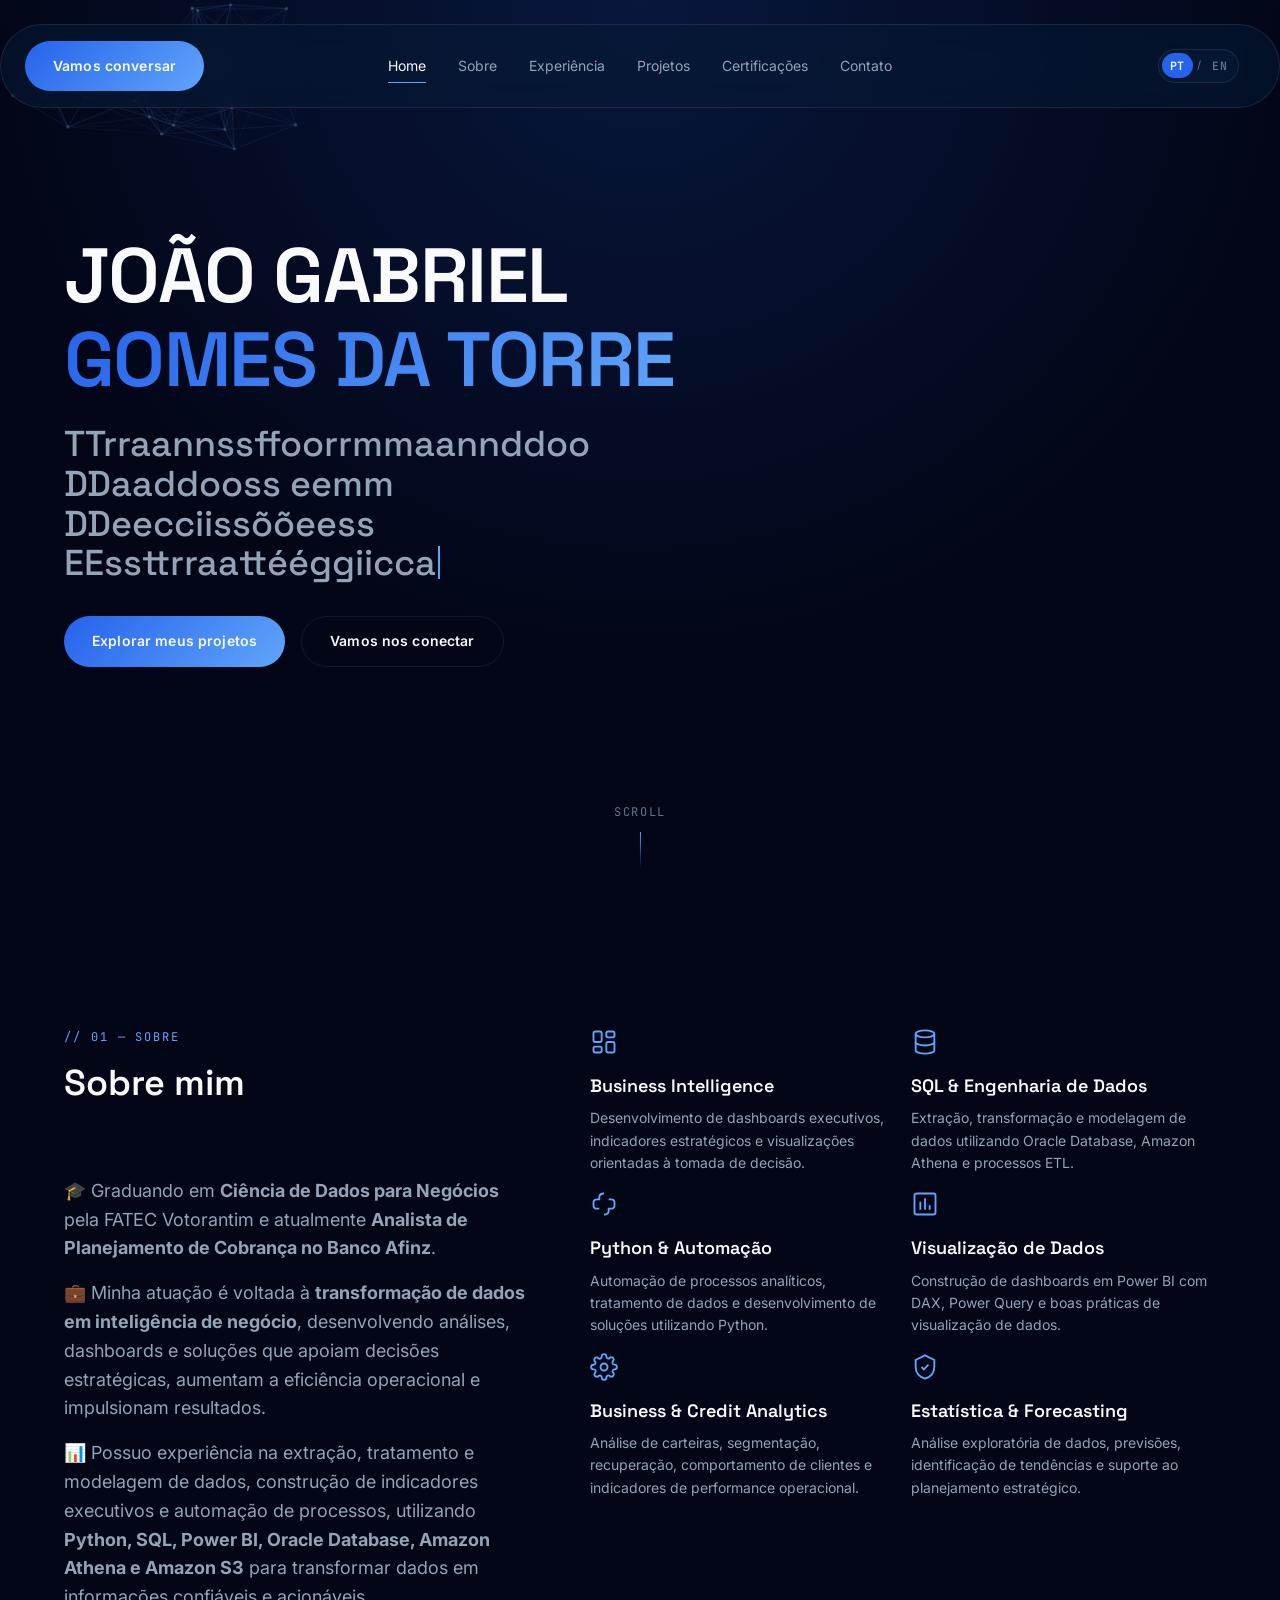
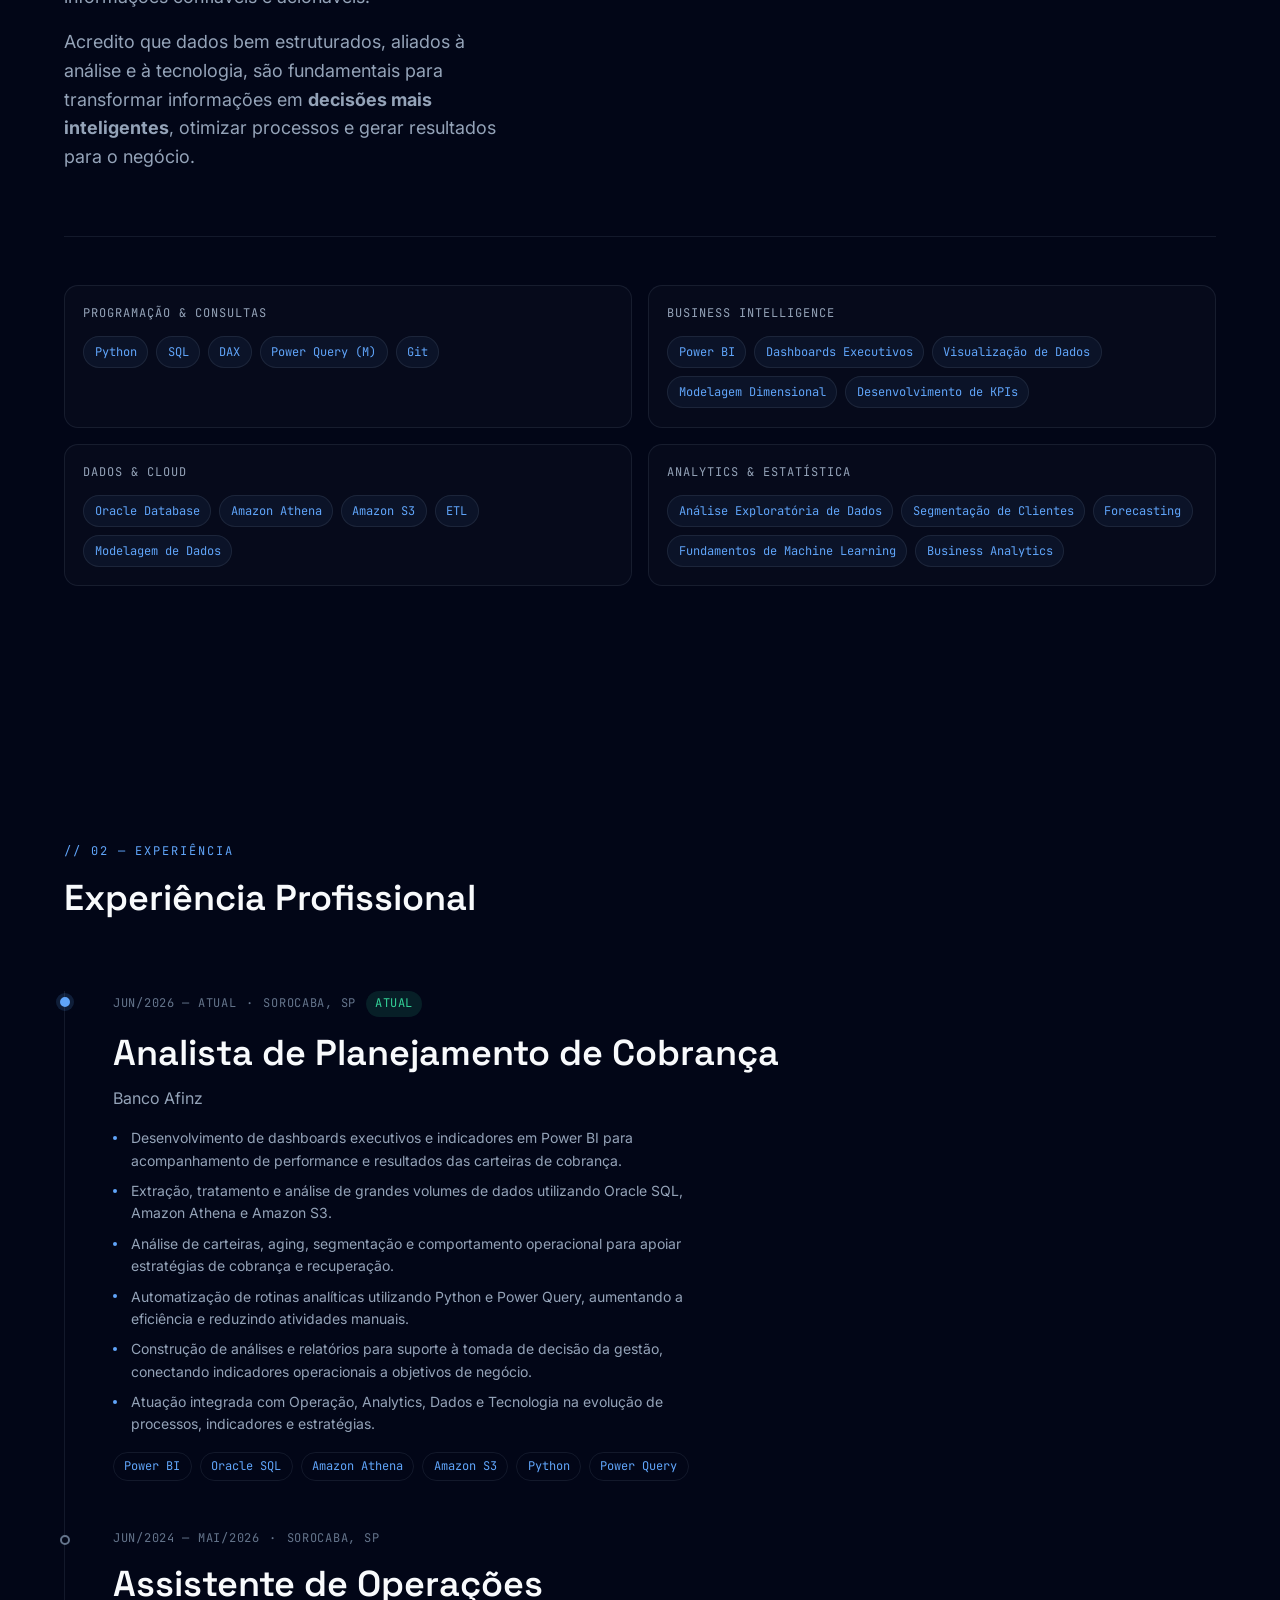
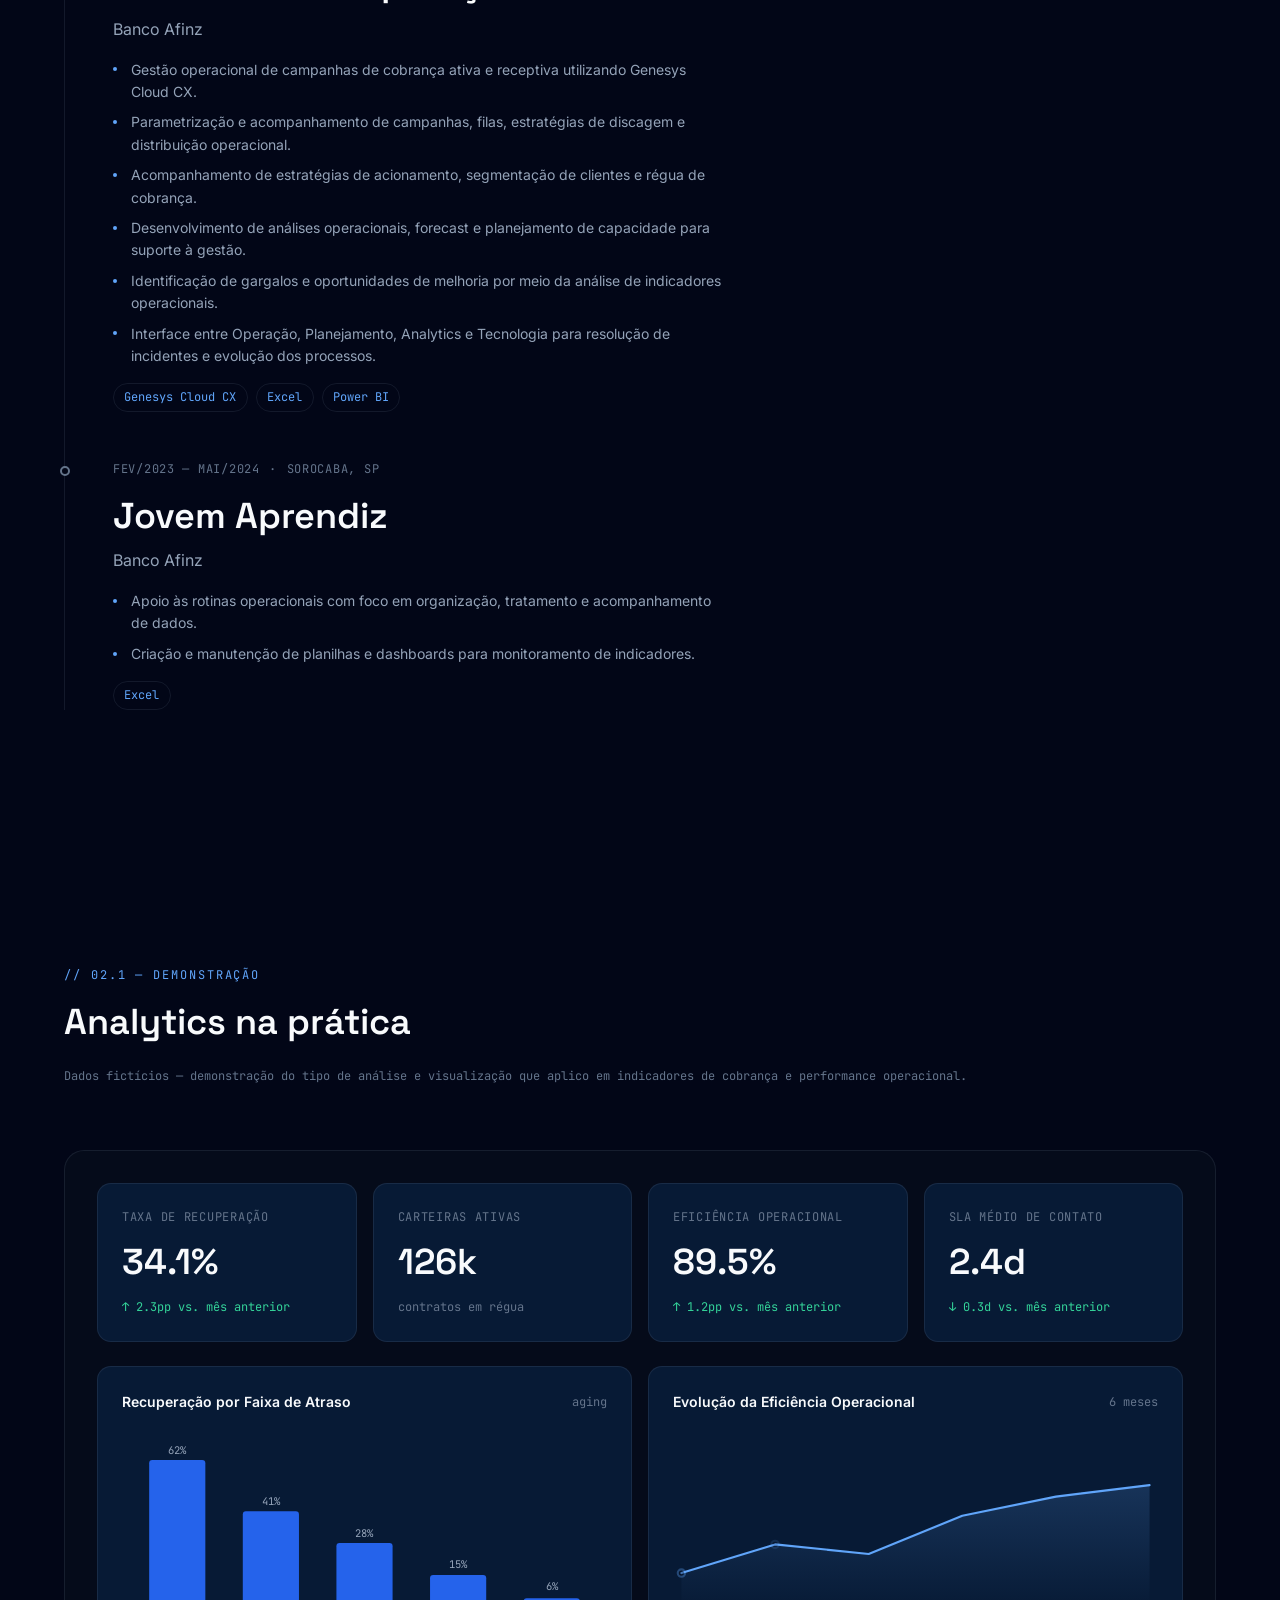
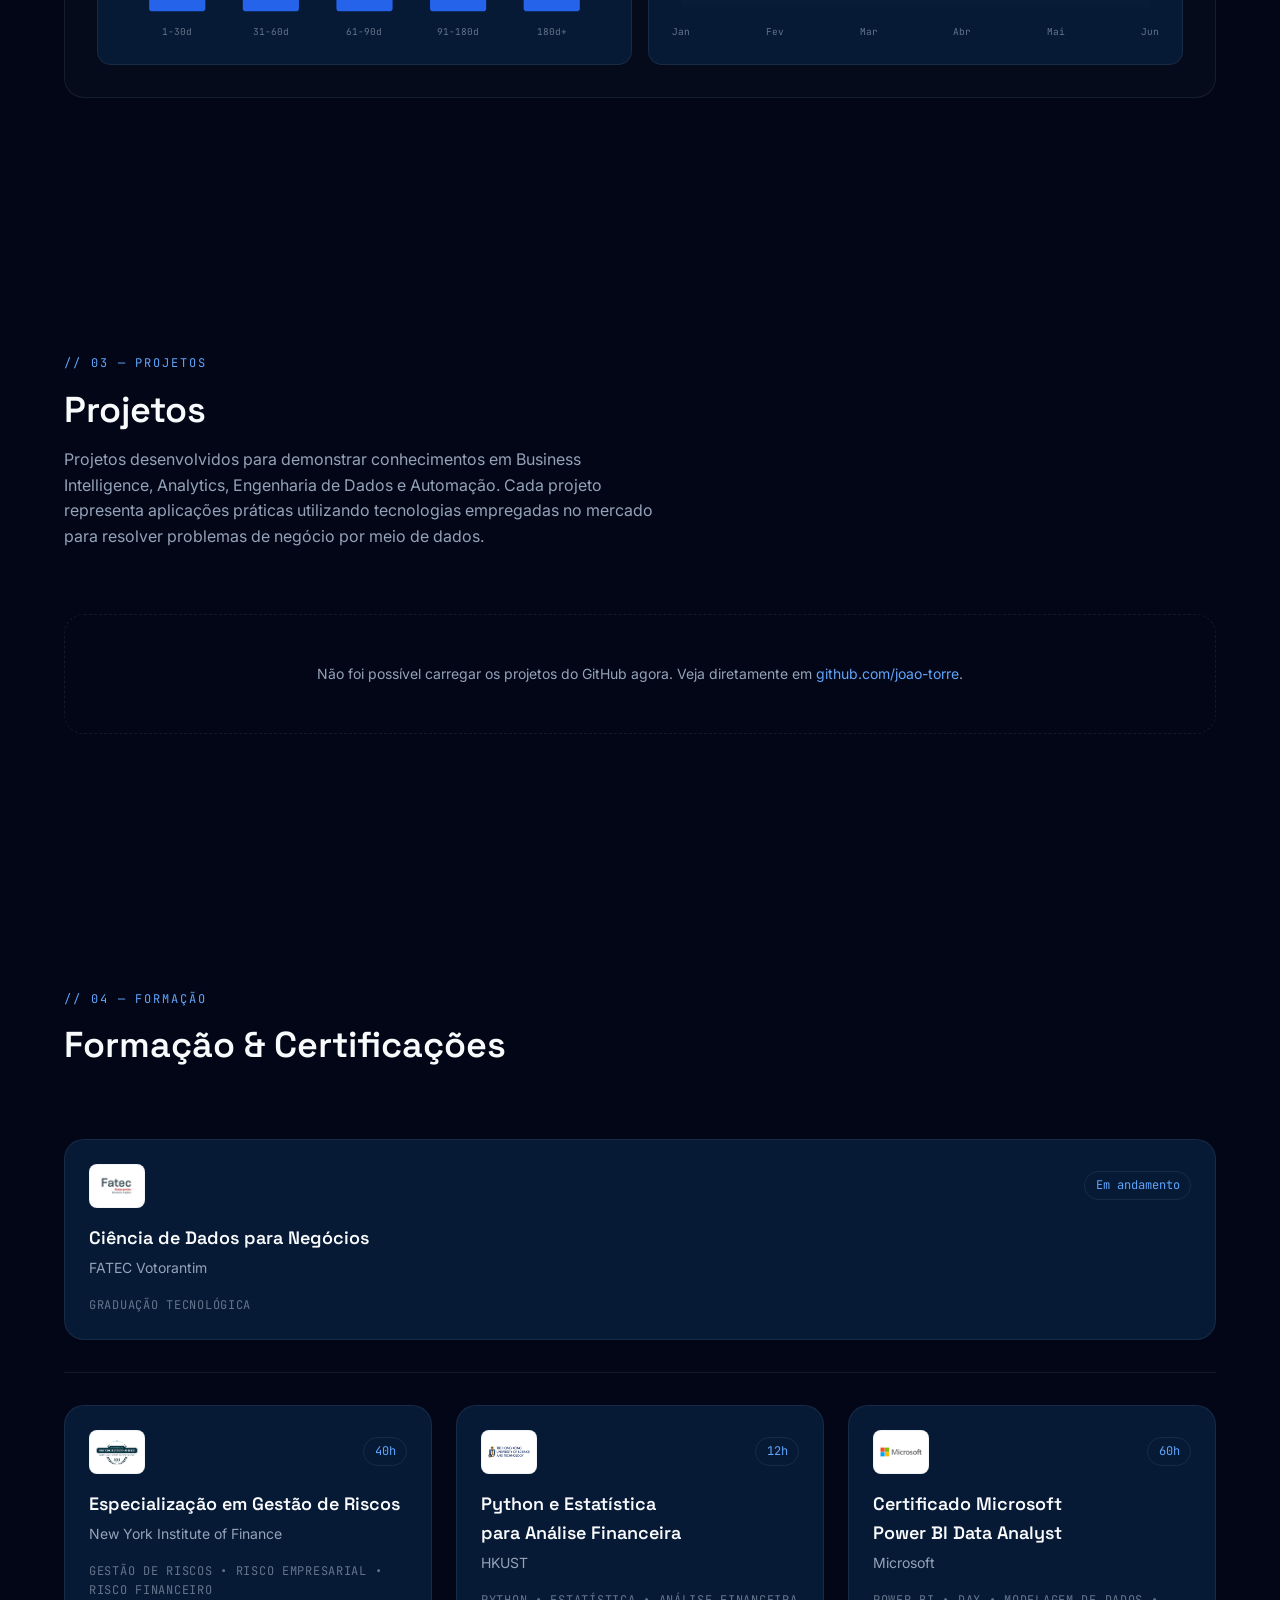
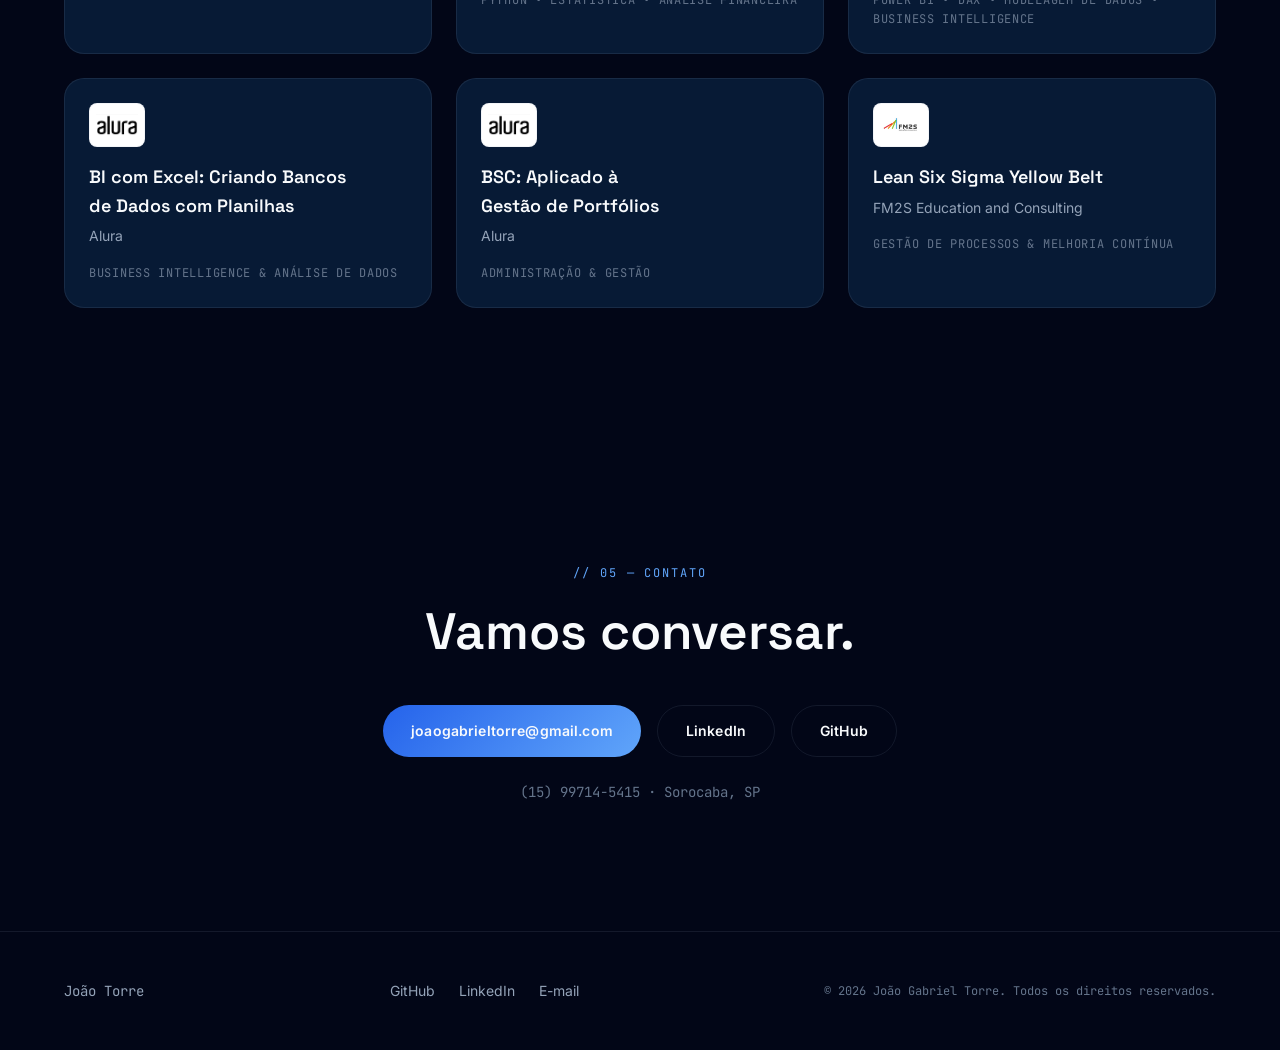
==== index.html @ fb6dd83c "sprint 1" ====
<!DOCTYPE html>
<html lang="pt-BR" data-language="pt">
<head>
  <meta charset="UTF-8" />
  <meta name="viewport" content="width=device-width, initial-scale=1.0" />
  <title data-i18n="meta.title">João Gabriel Torre — Data Analytics, Crédito &amp; Risco | BI</title>
  <meta name="description" data-i18n-attr="content:meta.description" content="João Gabriel Gomes da Torre — Analista de Dados especializado em Crédito, Cobrança, Risco e Business Intelligence." />
  <meta name="keywords" content="Data Analyst, Data Science, Credit Analytics, Risk Analytics, Cobrança, Business Intelligence, Power BI, Oracle SQL, Python" />
  <meta name="author" content="João Gabriel Gomes da Torre" />
  <meta name="robots" content="index, follow" />
  <meta name="theme-color" content="#020617" />
  <link rel="canonical" href="https://joaogabrieltorre.vercel.app/" />

  <!-- Open Graph -->
  <meta property="og:title" data-i18n-attr="content:meta.title" content="João Gabriel Torre — Data Analytics, Crédito &amp; Risco | BI" />
  <meta property="og:description" data-i18n-attr="content:hero.tagline" content="Transforming Data into Strategic Decisions." />
  <meta property="og:type" content="website" />
  <meta property="og:url" content="https://joaogabrieltorre.vercel.app/" />
  <meta property="og:image" content="https://joaogabrieltorre.vercel.app/assets/images/background/og-image.jpg" />
  <meta property="og:image:width" content="1200" />
  <meta property="og:image:height" content="630" />
  <meta property="og:locale" data-i18n-attr="content:meta.locale" content="pt_BR" />

  <!-- Twitter Card -->
  <meta name="twitter:card" content="summary_large_image" />
  <meta name="twitter:title" data-i18n-attr="content:meta.title" content="João Gabriel Torre — Data Analytics, Crédito &amp; Risco | BI" />
  <meta name="twitter:description" data-i18n-attr="content:hero.tagline" content="Transforming Data into Strategic Decisions." />
  <meta name="twitter:image" content="https://joaogabrieltorre.vercel.app/assets/images/background/og-image.jpg" />

  <!-- Fonts -->
  <link rel="preconnect" href="https://fonts.googleapis.com" />
  <link rel="preconnect" href="https://fonts.gstatic.com" crossorigin />
  <link href="https://fonts.googleapis.com/css2?family=Space+Grotesk:wght@500;600;700&family=Inter:wght@400;500;600&family=JetBrains+Mono:wght@400;500&display=swap" rel="stylesheet" />

  <!-- Favicon / PWA -->
  <link rel="icon" href="assets/images/icons/favicon.svg" type="image/svg+xml" />
  <link rel="icon" href="assets/images/icons/favicon-32.png" sizes="32x32" type="image/png" />
  <link rel="apple-touch-icon" href="assets/images/icons/apple-touch-icon.png" />
  <link rel="manifest" href="site.webmanifest" />

  <!-- Styles -->
  <link rel="stylesheet" href="assets/css/variables.css" />
  <link rel="stylesheet" href="assets/css/reset.css" />
  <link rel="stylesheet" href="assets/css/style.css" />
  <link rel="stylesheet" href="assets/css/components.css" />
  <link rel="stylesheet" href="assets/css/animations.css" />
  <link rel="stylesheet" href="assets/css/responsive.css" />

  <!-- Structured Data -->
  <script type="application/ld+json">
  {
    "@context": "https://schema.org",
    "@type": "Person",
    "name": "João Gabriel Gomes da Torre",
    "jobTitle": "Analista de Planejamento de Cobrança",
    "worksFor": {
      "@type": "Organization",
      "name": "Banco Afinz"
    },
    "url": "https://joaogabrieltorre.vercel.app/",
    "email": "mailto:joaogabrieltorre@gmail.com",
    "sameAs": [
      "https://linkedin.com/in/joaogabrieltorre",
      "https://github.com/joao-torre"
    ],
    "knowsAbout": ["Business Intelligence", "Power BI", "Oracle SQL", "Python", "Risk Analytics", "Data Analysis"]
  }
  </script>
</head>
<body class="is-loading">

  <noscript>
    <style>
      .loader { display: none !important; }
      body { overflow: auto !important; }
      #network-canvas { display: none !important; }
    </style>
  </noscript>

  <a href="#home" class="skip-link" data-i18n="nav.skip">Pular para o conteúdo</a>

  <!-- ==================== LOADER ==================== -->
  <div class="loader" data-loader aria-hidden="true">
    <p class="loader__mark">João <span>Torre</span></p>
    <div class="loader__bar"></div>
  </div>

  <!-- ==================== NAVBAR ==================== -->
  <header class="navbar navbar--centered" data-navbar>
    <div class="navbar__inner">
      

      <nav class="navbar__links" data-nav-links>
        <a href="#home" class="navbar__link" data-i18n="nav.home">Home</a>
        <a href="#about" class="navbar__link" data-i18n="nav.about">About</a>
        <a href="#experience" class="navbar__link" data-i18n="nav.experience">Experience</a>
        <a href="#projects" class="navbar__link" data-i18n="nav.projects">Projects</a>
        <a href="#certifications" class="navbar__link" data-i18n="nav.certifications">Certifications</a>
        <a href="#contact" class="navbar__link" data-i18n="nav.contact">Contact</a>
      </nav>

      <a href="#contact" class="btn btn--primary navbar__cta" data-i18n="nav.letsTalk">Let's Talk</a>

      <div class="language-switcher" role="group" aria-label="Language"><button type="button" class="language-switcher__btn is-active" data-language-option="pt">PT</button><span class="language-switcher__divider">/</span><button type="button" class="language-switcher__btn" data-language-option="en">EN</button></div>

      <button class="navbar__toggle" data-nav-toggle aria-label="Abrir menu" data-i18n-attr="aria-label:nav.menu" aria-expanded="false">
        <span></span><span></span><span></span>
      </button>
    </div>
  </header>

  <main>
    <!-- ==================== HERO ==================== -->
    <section class="hero" id="home">
      <div class="hero__bg"></div>
      <canvas id="network-canvas" aria-hidden="true"></canvas>

      <div class="container">
        <div class="hero__content">
          <h1 class="hero__name">
            JOÃO GABRIEL<br />
            <span class="text-gradient">GOMES DA TORRE</span>
          </h1>

          <p class="hero__tagline">
            <span data-typing data-typing-key="hero.tagline" data-typing-text="Transforming Data into Strategic Decisions." data-typing-speed="42" data-typing-delay="600"></span>
          </p>

          <div class="hero__actions">
            <a href="#projects" class="btn btn--primary" data-i18n="hero.explore">Explore My Work</a>
            <!-- TODO: apontar para o PDF real do currículo quando o arquivo for adicionado em /assets -->
            <a href="#contact" class="btn btn--ghost" data-i18n="hero.connect">Let's Connect</a>
          </div>
        </div>
      </div>

      <div class="scroll-indicator">
        <span class="scroll-indicator__label mono" data-i18n="hero.scroll">Scroll</span>
        <span class="scroll-indicator__line"></span>
      </div>
    </section>

    <!-- ==================== ABOUT ==================== -->
    <section id="about">
      <div class="container">
        <div class="about__grid">
          <div class="about__intro" data-reveal>
            <div class="section-header">
              <span class="section-eyebrow" data-i18n="section.aboutEyebrow">// 01 — About</span>
              <h2 class="section-title" data-i18n="about.title">Sobre mim</h2>
            </div>
            <p class="about__text" data-i18n="about.p1">
              🎓 Graduando em <strong>Ciência de Dados para Negócios</strong> pela FATEC Votorantim e atualmente <strong>Analista de Planejamento de Cobrança no Banco Afinz</strong>.
            </p>
            <p class="about__text" data-i18n="about.p2">
              💼 Minha atuação é voltada à <strong>transformação de dados em inteligência de negócio</strong>, desenvolvendo análises, dashboards e soluções que apoiam decisões estratégicas, aumentam a eficiência operacional e impulsionam resultados.
            </p>
            <p class="about__text" data-i18n="about.p3">
              📊 Possuo experiência na extração, tratamento e modelagem de dados, construção de indicadores executivos e automação de processos, utilizando <strong>Python, SQL, Power BI, Oracle Database, Amazon Athena e Amazon S3</strong> para transformar dados em informações confiáveis e acionáveis.
            </p>
            <p class="about__text" data-i18n="about.p4">
              Acredito que dados bem estruturados, aliados à análise e à tecnologia, são fundamentais para transformar informações em <strong>decisões mais inteligentes</strong>, otimizar processos e gerar resultados para o negócio.
            </p>
          </div>

          <div class="skills-grid">
            <div class="skill-card" data-reveal data-reveal-delay="0">
              <svg class="skill-card__icon" viewBox="0 0 24 24" fill="none" stroke="currentColor" stroke-width="1.6"><rect x="3" y="3" width="7" height="9" rx="1.5"/><rect x="14" y="3" width="7" height="5" rx="1.5"/><rect x="14" y="12" width="7" height="9" rx="1.5"/><rect x="3" y="16" width="7" height="5" rx="1.5"/></svg>
              <h3 class="skill-card__title" data-i18n="skills.bi.title">Business Intelligence</h3>
              <p class="skill-card__desc" data-i18n="skills.bi.desc">Desenvolvimento de dashboards executivos, indicadores estratégicos e visualizações orientadas à tomada de decisão.</p>
            </div>

            <div class="skill-card" data-reveal data-reveal-delay="60">
              <svg class="skill-card__icon" viewBox="0 0 24 24" fill="none" stroke="currentColor" stroke-width="1.6"><ellipse cx="12" cy="5" rx="8" ry="3"/><path d="M4 5v14c0 1.66 3.58 3 8 3s8-1.34 8-3V5"/><path d="M4 12c0 1.66 3.58 3 8 3s8-1.34 8-3"/></svg>
              <h3 class="skill-card__title" data-i18n="skills.sql.title">SQL &amp; Data Engineering</h3>
              <p class="skill-card__desc" data-i18n="skills.sql.desc">Extração, transformação e modelagem de dados utilizando Oracle Database, Amazon Athena e processos ETL.</p>
            </div>

            <div class="skill-card" data-reveal data-reveal-delay="120">
              <svg class="skill-card__icon" viewBox="0 0 24 24" fill="none" stroke="currentColor" stroke-width="1.6"><path d="M12 3c-2.5 0-4 1-4 3v2H6c-2 0-3 1-3 3v2c0 2 1 3 3 3h2"/><path d="M12 21c2.5 0 4-1 4-3v-2h2c2 0 3-1 3-3v-2c0-2-1-3-3-3h-2"/><path d="M8 6h.01M16 18h.01"/></svg>
              <h3 class="skill-card__title" data-i18n="skills.python.title">Python &amp; Automation</h3>
              <p class="skill-card__desc" data-i18n="skills.python.desc">Automação de processos analíticos, tratamento de dados e desenvolvimento de soluções utilizando Python.</p>
            </div>

            <div class="skill-card" data-reveal data-reveal-delay="180">
              <svg class="skill-card__icon" viewBox="0 0 24 24" fill="none" stroke="currentColor" stroke-width="1.6"><rect x="3" y="3" width="18" height="18" rx="2"/><path d="M8 17V10M12 17V7M16 17v-4"/></svg>
              <h3 class="skill-card__title" data-i18n="skills.visual.title">Data Visualization</h3>
              <p class="skill-card__desc" data-i18n="skills.visual.desc">Construção de dashboards em Power BI com DAX, Power Query e boas práticas de visualização de dados.</p>
            </div>

            <div class="skill-card" data-reveal data-reveal-delay="240">
              <svg class="skill-card__icon" viewBox="0 0 24 24" fill="none" stroke="currentColor" stroke-width="1.6"><circle cx="12" cy="12" r="3"/><path d="M19.4 15a1.65 1.65 0 00.33 1.82l.06.06a2 2 0 11-2.83 2.83l-.06-.06a1.65 1.65 0 00-1.82-.33 1.65 1.65 0 00-1 1.51V21a2 2 0 01-4 0v-.09a1.65 1.65 0 00-1-1.51 1.65 1.65 0 00-1.82.33l-.06.06a2 2 0 11-2.83-2.83l.06-.06a1.65 1.65 0 00.33-1.82 1.65 1.65 0 00-1.51-1H3a2 2 0 010-4h.09a1.65 1.65 0 001.51-1 1.65 1.65 0 00-.33-1.82l-.06-.06a2 2 0 112.83-2.83l.06.06a1.65 1.65 0 001.82.33H9a1.65 1.65 0 001-1.51V3a2 2 0 014 0v.09a1.65 1.65 0 001 1.51 1.65 1.65 0 001.82-.33l.06-.06a2 2 0 112.83 2.83l-.06.06a1.65 1.65 0 00-.33 1.82V9a1.65 1.65 0 001.51 1H21a2 2 0 010 4h-.09a1.65 1.65 0 00-1.51 1z"/></svg>
              <h3 class="skill-card__title" data-i18n="skills.credit.title">Business &amp; Credit Analytics</h3>
              <p class="skill-card__desc" data-i18n="skills.credit.desc">Análise de carteiras, segmentação, recuperação, comportamento de clientes e indicadores de performance operacional.</p>
            </div>

            <div class="skill-card" data-reveal data-reveal-delay="300">
              <svg class="skill-card__icon" viewBox="0 0 24 24" fill="none" stroke="currentColor" stroke-width="1.6"><path d="M12 2l8 4v6c0 5-3.5 8.5-8 10-4.5-1.5-8-5-8-10V6l8-4z"/><path d="M9 12l2 2 4-4"/></svg>
              <h3 class="skill-card__title" data-i18n="skills.stats.title">Statistics &amp; Forecasting</h3>
              <p class="skill-card__desc" data-i18n="skills.stats.desc">Análise exploratória de dados, previsões, identificação de tendências e suporte ao planejamento estratégico.</p>
            </div>
          </div>
        </div>

        <!-- ---- Tech Stack categorizada ---- -->
        <div class="tech-stack" data-reveal>
          <div class="tech-stack__grid">
            <div class="tech-stack__category">
              <span class="tech-stack__label mono" data-i18n="tech.programming">Programming &amp; Query</span>
              <div class="tech-stack__tags">
                <span class="tag">Python</span>
                <span class="tag">SQL</span>
                <span class="tag">DAX</span>
                <span class="tag">Power Query (M)</span>
                <span class="tag">Git</span>
              </div>
            </div>

            <div class="tech-stack__category">
              <span class="tech-stack__label mono" data-i18n="tech.bi">Business Intelligence</span>
              <div class="tech-stack__tags">
                <span class="tag">Power BI</span>
                <span class="tag" data-i18n="tech.executive">Executive Dashboards</span>
                <span class="tag" data-i18n="tech.visual">Data Visualization</span>
                <span class="tag" data-i18n="tech.dimension">Dimensional Modeling</span>
                <span class="tag" data-i18n="tech.kpi">KPI Development</span>
              </div>
            </div>

            <div class="tech-stack__category">
              <span class="tech-stack__label mono" data-i18n="tech.cloud">Data &amp; Cloud</span>
              <div class="tech-stack__tags">
                <span class="tag">Oracle Database</span>
                <span class="tag">Amazon Athena</span>
                <span class="tag">Amazon S3</span>
                <span class="tag">ETL</span>
                <span class="tag" data-i18n="tech.datamodel">Data Modeling</span>
              </div>
            </div>

            <div class="tech-stack__category">
              <span class="tech-stack__label mono" data-i18n="tech.analytics">Analytics &amp; Statistics</span>
              <div class="tech-stack__tags">
                <span class="tag" data-i18n="tech.eda">Exploratory Data Analysis</span>
                <span class="tag" data-i18n="tech.segment">Customer Segmentation</span>
                <span class="tag" data-i18n="tech.forecast">Forecasting</span>
                <span class="tag" data-i18n="tech.ml">Machine Learning Fundamentals</span>
                <span class="tag" data-i18n="tech.business">Business Analytics</span>
              </div>
            </div>
          </div>
        </div>
      </div>
    </section>

    <!-- ==================== EXPERIENCE — TIMELINE ==================== -->
    <section id="experience">
      <div class="container">
        <div class="section-header" data-reveal>
          <span class="section-eyebrow" data-i18n="section.experienceEyebrow">// 02 — Experience</span>
          <h2 class="section-title" data-i18n="section.experienceTitle">Experiência Profissional</h2>
        </div>

        <ol class="timeline" data-timeline>
          <!-- Preenchido dinamicamente por timeline.js a partir de data/experience.json -->
        </ol>
      </div>
    </section>

    <!-- ==================== DASHBOARD (demo) ==================== -->
    <section id="dashboard">
      <div class="container">
        <div class="section-header" data-reveal>
          <span class="section-eyebrow" data-i18n="section.demoEyebrow">// 02.1 — Live Demo</span>
          <h2 class="section-title" data-i18n="dashboard.title">Analytics na prática</h2>
          <p class="dashboard__disclaimer" data-i18n="dashboard.disclaimer">
            Dados fictícios — demonstração do tipo de análise e visualização que aplico em indicadores de cobrança e performance operacional.
          </p>
        </div>

        <div class="dashboard" data-reveal>
          <!-- KPIs -->
          <div class="dashboard__kpis">
            <div class="kpi-card">
              <span class="kpi-card__label" data-i18n="dashboard.recovery">Taxa de Recuperação</span>
              <span class="kpi-card__value" data-counter data-counter-to="34.8" data-counter-suffix="%">0%</span>
              <span class="kpi-card__delta kpi-card__delta--up" data-i18n="dashboard.delta23">↑ 2.3pp vs. mês anterior</span>
            </div>
            <div class="kpi-card">
              <span class="kpi-card__label" data-i18n="dashboard.activePortfolios">Carteiras Ativas</span>
              <span class="kpi-card__value" data-counter data-counter-to="128" data-counter-suffix="k">0k</span>
              <span class="kpi-card__delta" data-i18n="dashboard.contracts">contratos em régua</span>
            </div>
            <div class="kpi-card">
              <span class="kpi-card__label" data-i18n="dashboard.efficiency">Eficiência Operacional</span>
              <span class="kpi-card__value" data-counter data-counter-to="91.2" data-counter-suffix="%">0%</span>
              <span class="kpi-card__delta kpi-card__delta--up" data-i18n="dashboard.delta12">↑ 1.2pp vs. mês anterior</span>
            </div>
            <div class="kpi-card">
              <span class="kpi-card__label" data-i18n="dashboard.sla">SLA Médio de Contato</span>
              <span class="kpi-card__value" data-counter data-counter-to="2.4" data-counter-suffix="d">0d</span>
              <span class="kpi-card__delta kpi-card__delta--down" data-i18n="dashboard.delta03">↓ 0.3d vs. mês anterior</span>
            </div>
          </div>

          <!-- Charts -->
          <div class="dashboard__charts">
            <div class="chart-panel">
              <div class="chart-panel__header">
                <h3 data-i18n="dashboard.agingTitle">Recuperação por Faixa de Atraso</h3>
                <span class="mono chart-panel__tag">aging</span>
              </div>
              <div data-chart="bar" data-chart-values="62,41,28,15,6" data-chart-labels="1-30d,31-60d,61-90d,91-180d,180d+"></div>
            </div>

            <div class="chart-panel">
              <div class="chart-panel__header">
                <h3 data-i18n="dashboard.efficiencyTitle">Evolução da Eficiência Operacional</h3>
                <span class="mono chart-panel__tag" data-i18n="dashboard.sixMonths">6 meses</span>
              </div>
              <div data-chart="line" data-chart-values="82,85,84,88,90,91.2" data-chart-labels="Jan,Fev,Mar,Abr,Mai,Jun"></div>
            </div>
          </div>
        </div>
      </div>
    </section>

    <!-- ==================== PROJECTS ==================== -->
    <section id="projects">
      <div class="container">
        <div class="section-header" data-reveal>
          <span class="section-eyebrow" data-i18n="section.projectsEyebrow">// 03 — Projects</span>
          <h2 class="section-title" data-i18n="section.projectsTitle">Projetos</h2>
          <p class="section-subtitle" data-i18n="projects.subtitle">
            Projetos desenvolvidos para demonstrar conhecimentos em Business Intelligence, Analytics, Engenharia de Dados e Automação. Cada projeto representa aplicações práticas utilizando tecnologias empregadas no mercado para resolver problemas de negócio por meio de dados.
          </p>
        </div>

        <div class="projects-grid" data-projects>
          <!-- Preenchido dinamicamente por projects.js -->
        </div>
      </div>
    </section>

    <!-- ==================== EDUCATION & CERTIFICATIONS ==================== -->
    <section id="certifications">
      <div class="container">
        <div class="section-header" data-reveal>
          <span class="section-eyebrow" data-i18n="section.educationEyebrow">// 04 — Education</span>
          <h2 class="section-title" data-i18n="section.educationTitle">Formação &amp; Certificações</h2>
        </div>

        <!-- ---- Formação acadêmica ---- -->
        <div class="certifications-grid certifications-grid--education" data-reveal>
          <article class="cert-card">
            <div class="cert-card__header">
              <div class="cert-card__logo">
                <img src="assets/images/logos/fatec.png" alt="FATEC Votorantim" loading="lazy" onerror="this.parentElement.classList.add('cert-card__logo--fallback'); this.outerHTML='<span>FV</span>';" />
              </div>
              <span class="tag cert-card__hours" data-i18n="education.inProgress">Em andamento</span>
            </div>
            <h3 class="cert-card__title">Ciência de Dados para Negócios</h3>
            <p class="cert-card__institution">FATEC Votorantim</p>
            <span class="cert-card__category mono" data-i18n="education.degree">Graduação Tecnológica</span>
          </article>
        </div>

        <!-- ---- Certificações ---- -->
        <div class="certifications-grid" data-certifications>
          <!-- Preenchido dinamicamente por certifications.js a partir de data/certifications.json -->
        </div>
      </div>
    </section>

    <!-- ==================== CONTACT ==================== -->
    <section id="contact">
      <div class="container">
        <div class="contact">
          <div class="section-header" data-reveal>
            <span class="section-eyebrow" data-i18n="section.contactEyebrow">// 05 — Contact</span>
            <h2 class="section-title contact__title" data-i18n="contact.title">Vamos conversar.</h2>
          </div>

          <div class="contact__actions" data-reveal data-reveal-delay="80">
            <button class="btn btn--primary" data-copy-email data-email="joaogabrieltorre@gmail.com">
              <span data-copy-label>joaogabrieltorre@gmail.com</span>
            </button>
            <a href="https://linkedin.com/in/joaogabrieltorre" class="btn btn--ghost" target="_blank" rel="noopener noreferrer">LinkedIn</a>
            <a href="https://github.com/joao-torre" class="btn btn--ghost" target="_blank" rel="noopener noreferrer">GitHub</a>
          </div>

          <p class="contact__phone mono" data-reveal data-reveal-delay="140">(15) 99714-5415 · Sorocaba, SP</p>
        </div>
      </div>
    </section>
  </main>

  <!-- ==================== FOOTER ==================== -->
  <footer class="footer">
    <div class="container footer__inner">
      <span class="footer__brand">João Torre</span>

      <div class="footer__socials">
        <a href="https://github.com/joao-torre" target="_blank" rel="noopener noreferrer">GitHub</a>
        <a href="https://linkedin.com/in/joaogabrieltorre" target="_blank" rel="noopener noreferrer">LinkedIn</a>
        <a href="mailto:joaogabrieltorre@gmail.com">E-mail</a>
      </div>

      <span class="footer__meta">© <span data-current-year></span> <span data-i18n="footer.rights">João Gabriel Torre. Todos os direitos reservados.</span></span>
    </div>
  </footer>

  <!-- Scripts -->
  <script src="assets/js/i18n.js"></script>
  <script src="assets/js/particles.js"></script>
  <script src="assets/js/typing.js"></script>
  <script src="assets/js/animations.js"></script>
  <script src="assets/js/cursor.js"></script>
  <script src="assets/js/github.js"></script>
  <script src="assets/js/timeline.js"></script>
  <script src="assets/js/dashboard.js"></script>
  <script src="assets/js/projects.js"></script>
  <script src="assets/js/certifications.js"></script>
  <script src="assets/js/main.js"></script>
</body>
</html>
---- assets/css/variables.css ----
/* ==========================================================================
   DESIGN SYSTEM — João Gabriel Gomes da Torre | Portfolio
   Conceito: "Transforming Data into Strategic Decisions"
   ========================================================================== */

:root {
  /* ---- Color / Surface ---- */
  --color-bg: #020617;
  --color-bg-elevated: #050B1A;
  --color-card: #071A35;
  --color-card-hover: #0B2444;

  --color-primary: #2563EB;
  --color-primary-hover: #3B82F6;
  --color-accent: #60A5FA;

  --color-text: #F8FAFC;
  --color-text-secondary: #94A3B8;
  --color-text-muted: #64748B;

  --color-border: rgba(148, 163, 184, 0.12);
  --color-border-hover: rgba(96, 165, 250, 0.35);

  --color-success: #34D399;
  --color-warning: #FBBF24;
  --color-danger: #F87171;

  /* ---- Gradients ---- */
  --gradient-primary: linear-gradient(135deg, #2563EB 0%, #60A5FA 100%);
  --gradient-radial-glow: radial-gradient(circle at 50% 0%, rgba(37, 99, 235, 0.18), transparent 60%);
  --gradient-card-border: linear-gradient(135deg, rgba(96, 165, 250, 0.4), rgba(37, 99, 235, 0));

  /* ---- Typography ---- */
  --font-display: 'Space Grotesk', sans-serif;
  --font-body: 'Inter', sans-serif;
  --font-mono: 'JetBrains Mono', monospace;

  --fs-display-xl: clamp(2.75rem, 6vw, 5.5rem);
  --fs-display-lg: clamp(2rem, 4vw, 3.5rem);
  --fs-display-md: clamp(1.5rem, 3vw, 2.25rem);
  --fs-body-lg: 1.125rem;
  --fs-body: 1rem;
  --fs-body-sm: 0.875rem;
  --fs-caption: 0.75rem;

  --lh-tight: 1.1;
  --lh-normal: 1.6;

  /* ---- Spacing (8px base scale) ---- */
  --space-1: 0.5rem;
  --space-2: 1rem;
  --space-3: 1.5rem;
  --space-4: 2rem;
  --space-5: 3rem;
  --space-6: 4rem;
  --space-7: 6rem;
  --space-8: 8rem;

  /* ---- Layout ---- */
  --container-max: 1280px;
  --container-padding: clamp(1.5rem, 5vw, 4rem);
  --radius-sm: 8px;
  --radius-md: 14px;
  --radius-lg: 20px;
  --radius-full: 999px;

  /* ---- Motion ---- */
  --ease-out: cubic-bezier(0.16, 1, 0.3, 1);
  --ease-in-out: cubic-bezier(0.65, 0, 0.35, 1);
  --transition-fast: 180ms var(--ease-out);
  --transition-base: 320ms var(--ease-out);
  --transition-slow: 560ms var(--ease-in-out);

  /* ---- Elevation ---- */
  --shadow-sm: 0 4px 12px rgba(0, 0, 0, 0.25);
  --shadow-md: 0 12px 32px rgba(0, 0, 0, 0.35);
  --shadow-glow: 0 0 40px rgba(37, 99, 235, 0.25);

  /* ---- Glassmorphism ---- */
  --glass-bg: rgba(7, 26, 53, 0.55);
  --glass-border: rgba(148, 163, 184, 0.15);
  --glass-blur: 16px;

  /* ---- Z-index scale ---- */
  --z-background: 0;
  --z-content: 10;
  --z-navbar: 100;
  --z-loader: 999;
}
---- assets/css/style.css ----
/* ==========================================================================
   BASE STYLES
   ========================================================================== */

body {
  background: var(--color-bg);
  color: var(--color-text);
  font-family: var(--font-body);
  font-size: var(--fs-body);
}

.container {
  width: 100%;
  max-width: var(--container-max);
  margin-inline: auto;
  padding-inline: var(--container-padding);
}

section {
  position: relative;
  padding-block: var(--space-8);
}

.section-header {
  display: flex;
  flex-direction: column;
  gap: var(--space-1);
  margin-bottom: var(--space-6);
}

.section-eyebrow {
  font-family: var(--font-mono);
  font-size: var(--fs-caption);
  letter-spacing: 0.16em;
  text-transform: uppercase;
  color: var(--color-accent);
}

.section-title {
  font-family: var(--font-display);
  font-size: var(--fs-display-md);
  font-weight: 600;
  color: var(--color-text);
}

.section-subtitle {
  font-size: var(--fs-body);
  color: var(--color-text-secondary);
  max-width: 60ch;
}

.inline-link {
  color: var(--color-accent);
  border-bottom: 1px solid transparent;
  transition: border-color var(--transition-fast);
}

.inline-link:hover {
  border-color: var(--color-accent);
}

::selection {
  background: var(--color-primary);
  color: var(--color-text);
}

::-webkit-scrollbar {
  width: 10px;
}

::-webkit-scrollbar-track {
  background: var(--color-bg);
}

::-webkit-scrollbar-thumb {
  background: var(--color-card-hover);
  border-radius: var(--radius-full);
  border: 2px solid var(--color-bg);
}

::-webkit-scrollbar-thumb:hover {
  background: var(--color-primary);
}

:focus-visible {
  outline: 2px solid var(--color-accent);
  outline-offset: 3px;
  border-radius: var(--radius-sm);
}

/* ---------------------------------------------------------------------- */
/* HERO                                                                    */
/* ---------------------------------------------------------------------- */
.hero {
  position: relative;
  min-height: 100vh;
  display: flex;
  align-items: center;
  padding-block: var(--space-6);
  overflow: hidden;
}

.hero__bg {
  position: absolute;
  inset: 0;
  z-index: var(--z-background);
  background: var(--gradient-radial-glow), var(--color-bg);
}

#network-canvas {
  position: absolute;
  inset: 0;
  z-index: var(--z-background);
  opacity: 0.55;
}

.hero__content {
  position: relative;
  z-index: var(--z-content);
  max-width: 780px;
}

.hero__eyebrow {
  display: inline-flex;
  align-items: center;
  gap: 0.5rem;
  font-family: var(--font-mono);
  font-size: var(--fs-caption);
  letter-spacing: 0.14em;
  text-transform: uppercase;
  color: var(--color-text-secondary);
  margin-bottom: var(--space-3);
  padding: 0.4rem 0.9rem;
  border: 1px solid var(--color-border);
  border-radius: var(--radius-full);
  width: fit-content;
}

.hero__eyebrow-dot {
  width: 6px;
  height: 6px;
  border-radius: 50%;
  background: var(--color-success);
  box-shadow: 0 0 8px var(--color-success);
}

.hero__name {
  font-family: var(--font-display);
  font-size: var(--fs-display-xl);
  font-weight: 600;
  line-height: var(--lh-tight);
  letter-spacing: -0.02em;
}

.hero__tagline {
  font-family: var(--font-display);
  font-size: var(--fs-display-md);
  font-weight: 500;
  line-height: var(--lh-tight);
  color: var(--color-text-secondary);
  margin-top: var(--space-3);
  margin-bottom: var(--space-4);
  max-width: 620px;
}

.hero__tagline strong {
  color: var(--color-text);
  font-weight: 500;
}

.hero__typing::after {
  content: '';
  display: inline-block;
  width: 2px;
  height: 0.9em;
  background: var(--color-accent);
  margin-left: 2px;
  animation: caretBlink 1s step-end infinite;
  vertical-align: -0.1em;
}

.hero__actions {
  display: flex;
  flex-wrap: wrap;
  gap: var(--space-2);
}

/* ---------------------------------------------------------------------- */
/* ABOUT                                                                   */
/* ---------------------------------------------------------------------- */
.about__grid {
  display: grid;
  grid-template-columns: 0.85fr 1.15fr;
  gap: var(--space-6);
  align-items: start;
}

.about__intro {
  position: sticky;
  top: 120px;
}

.about__text {
  font-size: var(--fs-body-lg);
  color: var(--color-text-secondary);
  max-width: 46ch;
}

.about__text + .about__text {
  margin-top: var(--space-2);
}

.skills-grid {
  display: grid;
  grid-template-columns: repeat(2, 1fr);
  gap: var(--space-2);
}

.skill-card__icon {
  width: 28px;
  height: 28px;
  color: var(--color-accent);
  margin-bottom: var(--space-2);
}

.skill-card__title {
  font-family: var(--font-display);
  font-size: var(--fs-body-lg);
  font-weight: 600;
  margin-bottom: 0.4rem;
}

.skill-card__desc {
  font-size: var(--fs-body-sm);
  color: var(--color-text-secondary);
  line-height: var(--lh-normal);
}

/* ---- Tech stack categorizada ---- */
.tech-stack {
  margin-top: var(--space-6);
  padding-top: var(--space-5);
  border-top: 1px solid var(--color-border);
}

.tech-stack__grid {
  display: grid;
  grid-template-columns: repeat(2, minmax(0, 1fr));
  gap: 1rem;
}

.tech-stack__category {
  box-sizing: border-box;
  min-width: 0;
  width: 100%;
  padding: 1.15rem;
  border: 1px solid var(--color-border);
  border-radius: var(--radius-md);
  background: rgba(255, 255, 255, 0.02);
  overflow: hidden;
}

.tech-stack__label {
  display: block;
  margin-bottom: 0.8rem;
  font-size: var(--fs-caption);
  color: var(--color-text-secondary);
  text-transform: uppercase;
  letter-spacing: 0.08em;
}

.tech-stack__tags {
  display: flex;
  flex-wrap: wrap;
  align-items: center;
  gap: 0.5rem;
  width: 100%;
}

.tech-stack .tag {
  box-sizing: border-box;
  display: inline-flex;
  align-items: center;
  max-width: 100%;
  min-height: 2rem;
  white-space: normal;
  overflow-wrap: break-word;
  word-break: break-word;
  line-height: 1.25;
  background: rgba(96, 165, 250, 0.06);
}

/* ---------------------------------------------------------------------- */
/* TIMELINE                                                                */
/* ---------------------------------------------------------------------- */
.timeline {
  position: relative;
  display: flex;
  flex-direction: column;
  gap: var(--space-5);
  padding-left: var(--space-5);
  border-left: 1px solid var(--color-border);
}

.timeline__item {
  position: relative;
}

.timeline__item::before {
  content: '';
  position: absolute;
  left: calc(-1 * var(--space-5) - 5px);
  top: 6px;
  width: 10px;
  height: 10px;
  border-radius: 50%;
  background: var(--color-bg);
  border: 2px solid var(--color-text-muted);
}

.timeline__item--current::before {
  border-color: var(--color-accent);
  background: var(--color-accent);
  box-shadow: 0 0 0 4px rgba(96, 165, 250, 0.15);
}

.timeline__meta {
  display: flex;
  flex-wrap: wrap;
  align-items: center;
  gap: 0.6rem;
  font-family: var(--font-mono);
  font-size: var(--fs-caption);
  color: var(--color-text-muted);
  text-transform: uppercase;
  letter-spacing: 0.06em;
  margin-bottom: 0.5rem;
}

.timeline__badge {
  padding: 0.2rem 0.6rem;
  border-radius: var(--radius-full);
  background: rgba(52, 211, 153, 0.12);
  color: var(--color-success);
  font-size: var(--fs-caption);
  letter-spacing: 0.04em;
}

.timeline__role {
  font-family: var(--font-display);
  font-size: var(--fs-display-md);
  font-weight: 600;
  margin-bottom: 0.2rem;
}

.timeline__company {
  color: var(--color-text-secondary);
  font-size: var(--fs-body);
  margin-bottom: var(--space-2);
}

.timeline__highlights {
  display: flex;
  flex-direction: column;
  gap: 0.5rem;
  margin-bottom: var(--space-2);
  color: var(--color-text-secondary);
  font-size: var(--fs-body-sm);
  max-width: 68ch;
}

.timeline__highlights li {
  position: relative;
  padding-left: 1.1rem;
}

.timeline__highlights li::before {
  content: '';
  position: absolute;
  left: 0;
  top: 0.55rem;
  width: 4px;
  height: 4px;
  border-radius: 50%;
  background: var(--color-accent);
}

.timeline__stack {
  display: flex;
  flex-wrap: wrap;
  gap: 0.5rem;
}

.tag {
  font-family: var(--font-mono);
  font-size: var(--fs-caption);
  color: var(--color-accent);
  border: 1px solid var(--color-border);
  padding: 0.25rem 0.65rem;
  border-radius: var(--radius-full);
}

/* ---------------------------------------------------------------------- */
/* DASHBOARD (demo)                                                        */
/* ---------------------------------------------------------------------- */
.dashboard__disclaimer {
  font-family: var(--font-mono);
  font-size: var(--fs-caption);
  color: var(--color-text-muted);
  margin-top: 0.5rem;
}

.dashboard {
  background: var(--color-bg-elevated);
  border: 1px solid var(--color-border);
  border-radius: var(--radius-lg);
  padding: var(--space-4);
}

.dashboard__kpis {
  display: grid;
  grid-template-columns: repeat(4, 1fr);
  gap: var(--space-2);
  margin-bottom: var(--space-3);
}

.kpi-card {
  background: var(--color-card);
  border: 1px solid var(--color-border);
  border-radius: var(--radius-md);
  padding: var(--space-3);
  display: flex;
  flex-direction: column;
  gap: 0.4rem;
  transition: border-color var(--transition-base);
}

.kpi-card:hover {
  border-color: var(--color-border-hover);
}

.kpi-card__label {
  font-family: var(--font-mono);
  font-size: var(--fs-caption);
  color: var(--color-text-muted);
  text-transform: uppercase;
  letter-spacing: 0.06em;
}

.kpi-card__value {
  font-family: var(--font-display);
  font-size: var(--fs-display-md);
  font-weight: 600;
  color: var(--color-text);
}

.kpi-card__delta {
  font-family: var(--font-mono);
  font-size: var(--fs-caption);
  color: var(--color-text-muted);
}

.kpi-card__delta--up {
  color: var(--color-success);
}

.kpi-card__delta--down {
  color: var(--color-success);
}

.dashboard__charts {
  display: grid;
  grid-template-columns: 1fr 1fr;
  gap: var(--space-2);
}

.chart-panel {
  background: var(--color-card);
  border: 1px solid var(--color-border);
  border-radius: var(--radius-md);
  padding: var(--space-3);
}

.chart-panel__header {
  display: flex;
  align-items: center;
  justify-content: space-between;
  margin-bottom: var(--space-2);
}

.chart-panel__header h3 {
  font-family: var(--font-body);
  font-size: var(--fs-body-sm);
  font-weight: 600;
  color: var(--color-text);
}

.chart-panel__tag {
  font-size: var(--fs-caption);
  color: var(--color-text-muted);
}

.chart-svg {
  width: 100%;
  height: auto;
  overflow: visible;
}

.chart-bar {
  fill: var(--color-primary);
  transition: fill var(--transition-fast);
}

.chart-bar:hover {
  fill: var(--color-accent);
}

.chart-bar-label,
.chart-axis-label {
  font-family: var(--font-mono);
  font-size: 9px;
  fill: var(--color-text-muted);
}

.chart-bar-value {
  font-family: var(--font-mono);
  font-size: 10px;
  fill: var(--color-text-secondary);
}

.chart-line-path {
  fill: none;
  stroke: var(--color-accent);
  stroke-width: 2;
  stroke-linecap: round;
  stroke-linejoin: round;
}

.chart-line-area {
  fill: url(#lineGradient);
  opacity: 0.5;
}

.chart-line-dot {
  fill: var(--color-bg-elevated);
  stroke: var(--color-accent);
  stroke-width: 2;
}

/* ---- Utility ---- */
.text-gradient {
  background: var(--gradient-primary);
  -webkit-background-clip: text;
  background-clip: text;
  color: transparent;
}

.mono {
  font-family: var(--font-mono);
}

.visually-hidden {
  position: absolute;
  width: 1px;
  height: 1px;
  overflow: hidden;
  clip: rect(0 0 0 0);
  white-space: nowrap;
}


/* ===== Navbar final layout ===== */
.navbar--centered {
  position: relative;
}

.navbar--centered .nav-links,
.navbar--centered .navbar__links,
.navbar--centered nav ul {
  justify-content: center;
}

@media (min-width: 769px) {
  .navbar--centered .nav-links,
  .navbar--centered .navbar__links,
  .navbar--centered nav ul {
    position: absolute;
    left: 50%;
    transform: translateX(-50%);
    width: max-content;
  }
}

@media (max-width: 768px) {
  .navbar--centered .nav-links,
  .navbar--centered .navbar__links,
  .navbar--centered nav ul {
    justify-content: center;
  }
}
---- assets/css/components.css ----
/* ==========================================================================
   COMPONENTS
   ========================================================================== */

/* ---------------------------------------------------------------------- */
/* LOADER                                                                  */
/* ---------------------------------------------------------------------- */
.loader {
  position: fixed;
  inset: 0;
  z-index: var(--z-loader);
  display: flex;
  flex-direction: column;
  align-items: center;
  justify-content: center;
  gap: var(--space-3);
  background: var(--color-bg);
  transition: opacity var(--transition-slow), visibility var(--transition-slow);
}

.loader__mark {
  font-family: var(--font-mono);
  font-size: var(--fs-body-lg);
  color: var(--color-text-secondary);
  letter-spacing: 0.04em;
}

.loader__mark span {
  color: var(--color-accent);
}

.loader__bar {
  width: 220px;
  height: 2px;
  background: var(--color-border);
  border-radius: var(--radius-full);
  overflow: hidden;
}

.loader__bar::after {
  content: '';
  display: block;
  height: 100%;
  width: 0%;
  background: var(--gradient-primary);
  animation: loaderFill 1.4s var(--ease-in-out) forwards;
}

.loader--hidden {
  opacity: 0;
  visibility: hidden;
  pointer-events: none;
}

body.is-loading {
  overflow: hidden;
}

/* ---------------------------------------------------------------------- */
/* NAVBAR                                                                  */
/* ---------------------------------------------------------------------- */
.navbar {
  position: fixed;
  top: 0;
  left: 0;
  right: 0;
  z-index: var(--z-navbar);
  padding-block: var(--space-3);
  transition: padding var(--transition-base), background var(--transition-base), border-color var(--transition-base);
}

.navbar__inner {
  max-width: var(--container-max);
  margin-inline: auto;
  padding-inline: var(--container-padding);
  display: flex;
  align-items: center;
  justify-content: space-between;
  padding: var(--space-2) var(--space-3);
  background: var(--glass-bg);
  border: 1px solid var(--glass-border);
  border-radius: var(--radius-full);
  backdrop-filter: blur(var(--glass-blur));
  -webkit-backdrop-filter: blur(var(--glass-blur));
  transition: border-color var(--transition-base), box-shadow var(--transition-base);
}

.navbar.is-scrolled .navbar__inner {
  border-color: var(--color-border-hover);
  box-shadow: var(--shadow-sm);
}

.navbar__logo {
  font-family: var(--font-mono);
  font-size: var(--fs-body-sm);
  font-weight: 500;
  color: var(--color-text);
  display: flex;
  align-items: center;
  gap: 0.4rem;
}

.navbar__logo::before {
  content: '';
  width: 6px;
  height: 6px;
  border-radius: 50%;
  background: var(--color-accent);
  box-shadow: 0 0 8px var(--color-accent);
}

.navbar__links {
  display: flex;
  align-items: center;
  gap: var(--space-4);
}

.navbar__link {
  position: relative;
  font-size: var(--fs-body-sm);
  color: var(--color-text-secondary);
  transition: color var(--transition-fast);
}

.navbar__link::after {
  content: '';
  position: absolute;
  left: 0;
  bottom: -6px;
  width: 0;
  height: 1px;
  background: var(--color-accent);
  transition: width var(--transition-base);
}

.navbar__link:hover,
.navbar__link.is-active {
  color: var(--color-text);
}

.navbar__link:hover::after,
.navbar__link.is-active::after {
  width: 100%;
}

.navbar__cta {
  display: none;
}

@media (min-width: 961px) {
  .navbar__cta {
    display: inline-flex;
  }
}

.skip-link {
  position: fixed;
  top: -60px;
  left: var(--space-2);
  z-index: 10000;
  background: var(--color-primary);
  color: var(--color-text);
  padding: 0.75rem 1.25rem;
  border-radius: var(--radius-sm);
  font-size: var(--fs-body-sm);
  font-weight: 600;
  transition: top var(--transition-fast);
}

.skip-link:focus {
  top: var(--space-2);
}

.navbar__toggle {
  display: none;
  flex-direction: column;
  gap: 5px;
  padding: 0.5rem;
}

.navbar__toggle span {
  width: 20px;
  height: 2px;
  background: var(--color-text);
  border-radius: var(--radius-full);
  transition: transform var(--transition-fast), opacity var(--transition-fast);
}

/* ---------------------------------------------------------------------- */
/* BUTTONS                                                                 */
/* ---------------------------------------------------------------------- */
.btn {
  display: inline-flex;
  align-items: center;
  gap: 0.5rem;
  padding: 0.85rem 1.75rem;
  border-radius: var(--radius-full);
  font-family: var(--font-body);
  font-size: var(--fs-body-sm);
  font-weight: 600;
  letter-spacing: 0.01em;
  transition: transform var(--transition-fast), box-shadow var(--transition-fast), background var(--transition-fast), border-color var(--transition-fast);
  white-space: nowrap;
}

.btn--primary {
  background: var(--gradient-primary);
  color: var(--color-text);
}

.btn--primary:hover {
  transform: translateY(-2px);
  box-shadow: var(--shadow-glow);
}

.btn--ghost {
  background: transparent;
  border: 1px solid var(--color-border);
  color: var(--color-text);
}

.btn--ghost:hover {
  border-color: var(--color-border-hover);
  background: rgba(96, 165, 250, 0.06);
  transform: translateY(-2px);
}

.btn--sm {
  padding: 0.5rem 1.1rem;
  font-size: var(--fs-caption);
}

/* ---------------------------------------------------------------------- */
/* CARDS                                                                   */
/* ---------------------------------------------------------------------- */
.card {
  background: var(--color-card);
  border: 1px solid var(--color-border);
  border-radius: var(--radius-lg);
  padding: var(--space-4);
  transition: border-color var(--transition-base), transform var(--transition-base), background var(--transition-base);
}

.card:hover {
  border-color: var(--color-border-hover);
  background: var(--color-card-hover);
  transform: translateY(-4px);
}

/* ---------------------------------------------------------------------- */
/* PROJECT CARDS                                                           */
/* ---------------------------------------------------------------------- */
.projects-grid {
  display: grid;
  grid-template-columns: repeat(auto-fill, minmax(340px, 1fr));
  gap: var(--space-3);
}

.project-card {
  background: var(--color-card);
  border: 1px solid var(--color-border);
  border-radius: var(--radius-lg);
  overflow: hidden;
  transition: border-color var(--transition-base), transform var(--transition-base);
  display: flex;
  flex-direction: column;
}

.project-card:hover {
  border-color: var(--color-border-hover);
  transform: translateY(-4px);
}

.project-card__image {
  height: 180px;
  background-size: cover;
  background-position: center;
  background-color: var(--color-bg-elevated);
}

.project-card__image--placeholder {
  display: flex;
  align-items: center;
  justify-content: center;
  color: var(--color-text-muted);
  background: linear-gradient(135deg, var(--color-bg-elevated), var(--color-card));
  font-size: var(--fs-body-sm);
}

.project-card__body {
  padding: var(--space-3);
  display: flex;
  flex-direction: column;
  gap: 0.6rem;
  flex: 1;
}

.project-card__title {
  font-family: var(--font-display);
  font-size: var(--fs-body-lg);
  font-weight: 600;
}

.project-card__stack {
  display: flex;
  flex-wrap: wrap;
  gap: 0.4rem;
}

.project-card__details {
  color: var(--color-text-secondary);
  font-size: var(--fs-body-sm);
  line-height: var(--lh-normal);
  flex: 1;
}

.project-card__row {
  margin-bottom: 0.4rem;
}

.project-card__row strong {
  color: var(--color-text);
  font-weight: 600;
}

.project-card__footer {
  display: flex;
  align-items: center;
  justify-content: space-between;
  margin-top: 0.4rem;
}

.project-card__stars {
  color: var(--color-text-muted);
  font-size: var(--fs-caption);
}

.projects-empty {
  grid-column: 1 / -1;
  padding: var(--space-5);
  text-align: center;
  border: 1px dashed var(--color-border);
  border-radius: var(--radius-lg);
  color: var(--color-text-secondary);
  font-size: var(--fs-body-sm);
}

/* ---------------------------------------------------------------------- */
/* CERTIFICATION CARDS                                                     */
/* ---------------------------------------------------------------------- */
.certifications-grid {
  display: grid;
  grid-template-columns: repeat(auto-fill, minmax(300px, 1fr));
  gap: var(--space-3);
}

.certifications-grid--education {
  grid-template-columns: repeat(auto-fit, minmax(300px, 1fr));
  margin-bottom: var(--space-4);
  padding-bottom: var(--space-4);
  border-bottom: 1px solid var(--color-border);
}

.cert-card {
  background: var(--color-card);
  border: 1px solid var(--color-border);
  border-radius: var(--radius-lg);
  padding: var(--space-3);
  transition: border-color var(--transition-base), transform var(--transition-base), background var(--transition-base);
}

.cert-card:hover {
  border-color: var(--color-border-hover);
  background: var(--color-card-hover);
  transform: translateY(-4px);
}

.cert-card__header {
  display: flex;
  align-items: center;
  justify-content: space-between;
  margin-bottom: var(--space-2);
}

.cert-card__logo {
  width: 56px;
  height: 44px;
  border-radius: var(--radius-sm);
  display: flex;
  align-items: center;
  justify-content: center;
  background: #FFFFFF;
  border: 1px solid var(--color-border);
  overflow: hidden;
  flex-shrink: 0;
}

.cert-card__logo img {
  width: 100%;
  height: 100%;
  object-fit: contain;
  padding: 6px;
}

.cert-card__logo--fallback {
  background: var(--color-bg-elevated);
}

.cert-card__logo--fallback span {
  font-family: var(--font-display);
  font-size: var(--fs-body-sm);
  font-weight: 700;
  color: var(--color-accent);
}

.cert-card__title {
  font-family: var(--font-display);
  font-size: var(--fs-body-lg);
  font-weight: 600;
  margin-bottom: 0.3rem;
}

.cert-card__institution {
  color: var(--color-text-secondary);
  font-size: var(--fs-body-sm);
  margin-bottom: var(--space-2);
}

.cert-card__category {
  display: block;
  font-size: var(--fs-caption);
  color: var(--color-text-muted);
  text-transform: uppercase;
  letter-spacing: 0.06em;
}

.cert-card__link {
  display: inline-block;
  margin-top: var(--space-2);
  font-size: var(--fs-body-sm);
  color: var(--color-accent);
}

/* ---------------------------------------------------------------------- */
/* CONTACT                                                                 */
/* ---------------------------------------------------------------------- */
.contact {
  text-align: center;
  max-width: 640px;
  margin-inline: auto;
  display: flex;
  flex-direction: column;
  align-items: center;
}

.contact .section-header {
  align-items: center;
  margin-bottom: var(--space-4);
}

.contact__title {
  font-size: var(--fs-display-lg);
}

.contact__lead {
  color: var(--color-text-secondary);
  font-size: var(--fs-body-lg);
  max-width: 48ch;
}

.contact__actions {
  display: flex;
  flex-wrap: wrap;
  justify-content: center;
  gap: var(--space-2);
  margin-bottom: var(--space-3);
}

.contact__phone {
  color: var(--color-text-muted);
  font-size: var(--fs-body-sm);
}

/* ---------------------------------------------------------------------- */
/* SCROLL INDICATOR                                                        */
/* ---------------------------------------------------------------------- */
.scroll-indicator {
  position: absolute;
  bottom: var(--space-4);
  left: 50%;
  transform: translateX(-50%);
  display: flex;
  flex-direction: column;
  align-items: center;
  gap: 0.6rem;
  color: var(--color-text-muted);
}

.scroll-indicator__label {
  font-family: var(--font-mono);
  font-size: var(--fs-caption);
  letter-spacing: 0.14em;
  text-transform: uppercase;
}

.scroll-indicator__line {
  width: 1px;
  height: 36px;
  background: linear-gradient(to bottom, var(--color-accent), transparent);
  animation: scrollLine 2s var(--ease-in-out) infinite;
}

/* ---------------------------------------------------------------------- */
/* FOOTER                                                                  */
/* ---------------------------------------------------------------------- */
.footer {
  border-top: 1px solid var(--color-border);
  padding-block: var(--space-5);
}

.footer__inner {
  display: flex;
  align-items: center;
  justify-content: space-between;
  gap: var(--space-3);
  flex-wrap: wrap;
}

.footer__brand {
  font-family: var(--font-mono);
  font-size: var(--fs-body-sm);
  color: var(--color-text-secondary);
}

.footer__socials {
  display: flex;
  gap: var(--space-3);
}

.footer__socials a {
  font-size: var(--fs-body-sm);
  color: var(--color-text-secondary);
  transition: color var(--transition-fast);
}

.footer__socials a:hover {
  color: var(--color-accent);
}

.footer__meta {
  font-family: var(--font-mono);
  font-size: var(--fs-caption);
  color: var(--color-text-muted);
}


/* ---- Language switcher ---- */
.language-switcher {
  display: inline-flex;
  align-items: center;
  gap: 0.25rem;
  margin-left: var(--space-2);
  margin-right: var(--space-2);
  padding: 0.2rem;
  border: 1px solid var(--glass-border);
  border-radius: var(--radius-full);
  background: var(--glass-bg);
  backdrop-filter: blur(var(--glass-blur));
  -webkit-backdrop-filter: blur(var(--glass-blur));
}

.language-switcher__btn {
  border: 0;
  background: transparent;
  color: var(--color-text-muted);
  font: 600 0.72rem var(--font-mono);
  letter-spacing: 0.04em;
  padding: 0.32rem 0.48rem;
  border-radius: var(--radius-full);
  cursor: pointer;
  transition: background var(--transition-fast), color var(--transition-fast);
}

.language-switcher__btn:hover,
.language-switcher__btn.is-active {
  background: var(--color-primary);
  color: var(--color-text);
}

.language-switcher__divider {
  color: var(--color-text-muted);
  font-size: 0.7rem;
  user-select: none;
}

@media (max-width: 960px) {
  .language-switcher {
    margin-right: 0.35rem;
  }
}
---- assets/css/animations.css ----
/* ==========================================================================
   ANIMATIONS
   ========================================================================== */

@keyframes loaderFill {
  from { width: 0%; }
  to { width: 100%; }
}

@keyframes caretBlink {
  0%, 100% { opacity: 1; }
  50% { opacity: 0; }
}

@keyframes scrollLine {
  0% { transform: scaleY(0); transform-origin: top; }
  50% { transform: scaleY(1); transform-origin: top; }
  51% { transform: scaleY(1); transform-origin: bottom; }
  100% { transform: scaleY(0); transform-origin: bottom; }
}

@keyframes fadeUp {
  from {
    opacity: 0;
    transform: translateY(24px);
  }
  to {
    opacity: 1;
    transform: translateY(0);
  }
}

.reveal {
  opacity: 0;
}

.reveal.is-visible {
  animation: fadeUp 0.8s var(--ease-out) forwards;
}

/* stagger helper — aplicado via JS (--delay custom property) */
.reveal.is-visible {
  animation-delay: var(--delay, 0ms);
}
---- assets/css/responsive.css ----
/* ==========================================================================
   RESPONSIVE
   ========================================================================== */

/* ---- Tablet ---- */
@media (max-width: 960px) {
  .navbar__links {
    position: fixed;
    top: 0;
    right: 0;
    height: 100vh;
    width: min(320px, 80vw);
    flex-direction: column;
    align-items: flex-start;
    justify-content: center;
    gap: var(--space-4);
    padding: var(--space-6) var(--space-5);
    background: var(--color-bg-elevated);
    border-left: 1px solid var(--color-border);
    transform: translateX(100%);
    transition: transform var(--transition-slow);
  }

  .navbar__links.is-open {
    transform: translateX(0);
  }

  .navbar__toggle {
    display: flex;
  }

  .navbar__toggle.is-active span:nth-child(1) {
    transform: translateY(7px) rotate(45deg);
  }

  .navbar__toggle.is-active span:nth-child(2) {
    opacity: 0;
  }

  .navbar__toggle.is-active span:nth-child(3) {
    transform: translateY(-7px) rotate(-45deg);
  }
}

/* ---- Tablet: about / dashboard grids ---- */
@media (max-width: 960px) {
  .about__grid {
    grid-template-columns: 1fr;
    gap: var(--space-4);
  }

  .about__intro {
    position: static;
  }

  .tech-stack__grid {
    grid-template-columns: 1fr;
  }

  .dashboard__kpis {
    grid-template-columns: repeat(2, 1fr);
  }

  .dashboard__charts {
    grid-template-columns: 1fr;
  }
}

/* ---- Mobile ---- */
@media (max-width: 640px) {
  :root {
    --container-padding: 1.25rem;
  }

  .hero {
    min-height: 100svh;
    padding-top: var(--space-7);
  }

  .hero__actions {
    flex-direction: column;
    align-items: stretch;
  }

  .footer__inner {
    flex-direction: column;
    align-items: flex-start;
  }

  .skills-grid {
    grid-template-columns: 1fr;
  }

  .tech-stack__grid {
    grid-template-columns: 1fr;
    gap: var(--space-3);
  }

  .tech-stack__category {
    padding: 0.9rem;
  }

  .tech-stack .tag {
    font-size: 0.7rem;
    padding: 0.22rem 0.55rem;
  }

  .timeline {
    padding-left: var(--space-4);
  }

  .timeline__item::before {
    left: calc(-1 * var(--space-4) - 5px);
  }

  .dashboard__kpis {
    grid-template-columns: 1fr;
  }

  .dashboard {
    padding: var(--space-3);
  }

  .projects-grid,
  .certifications-grid {
    grid-template-columns: 1fr;
  }

  .contact__actions {
    flex-direction: column;
    width: 100%;
  }

  .contact__actions .btn {
    justify-content: center;
  }
}
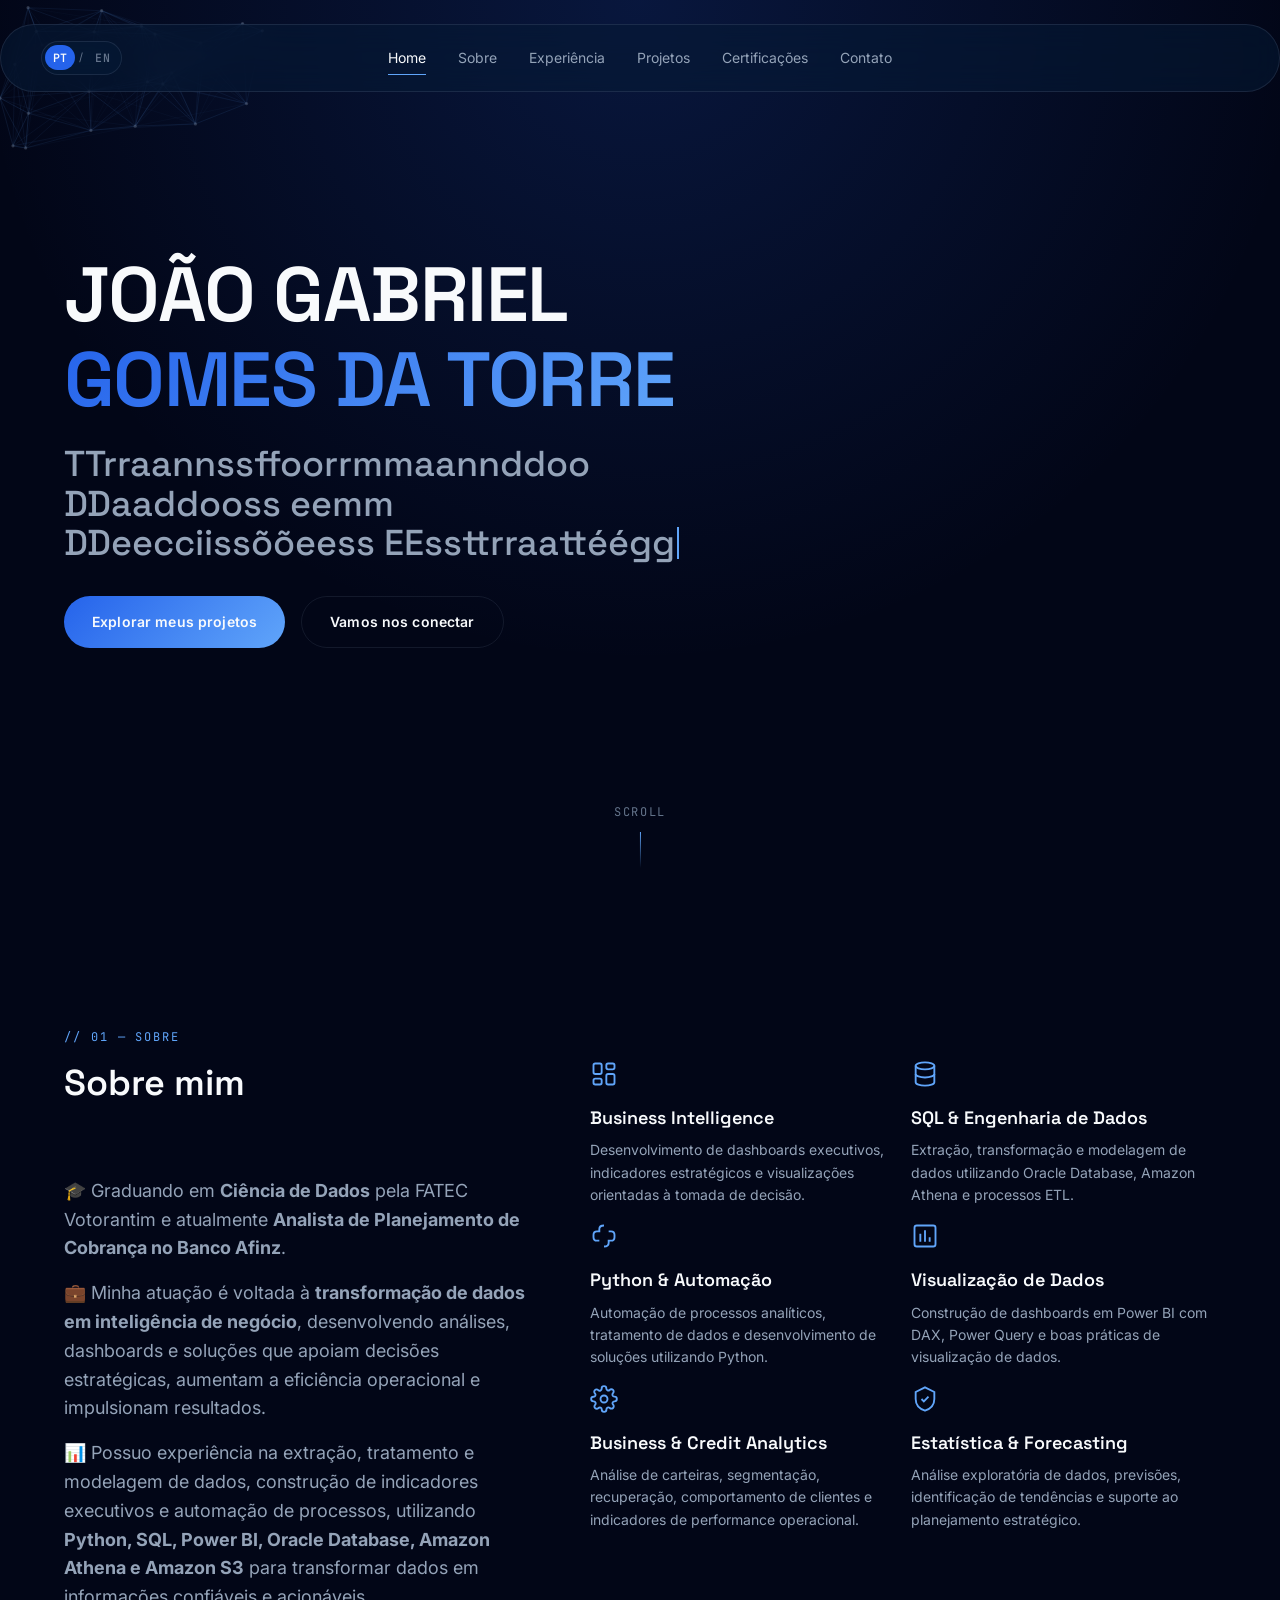
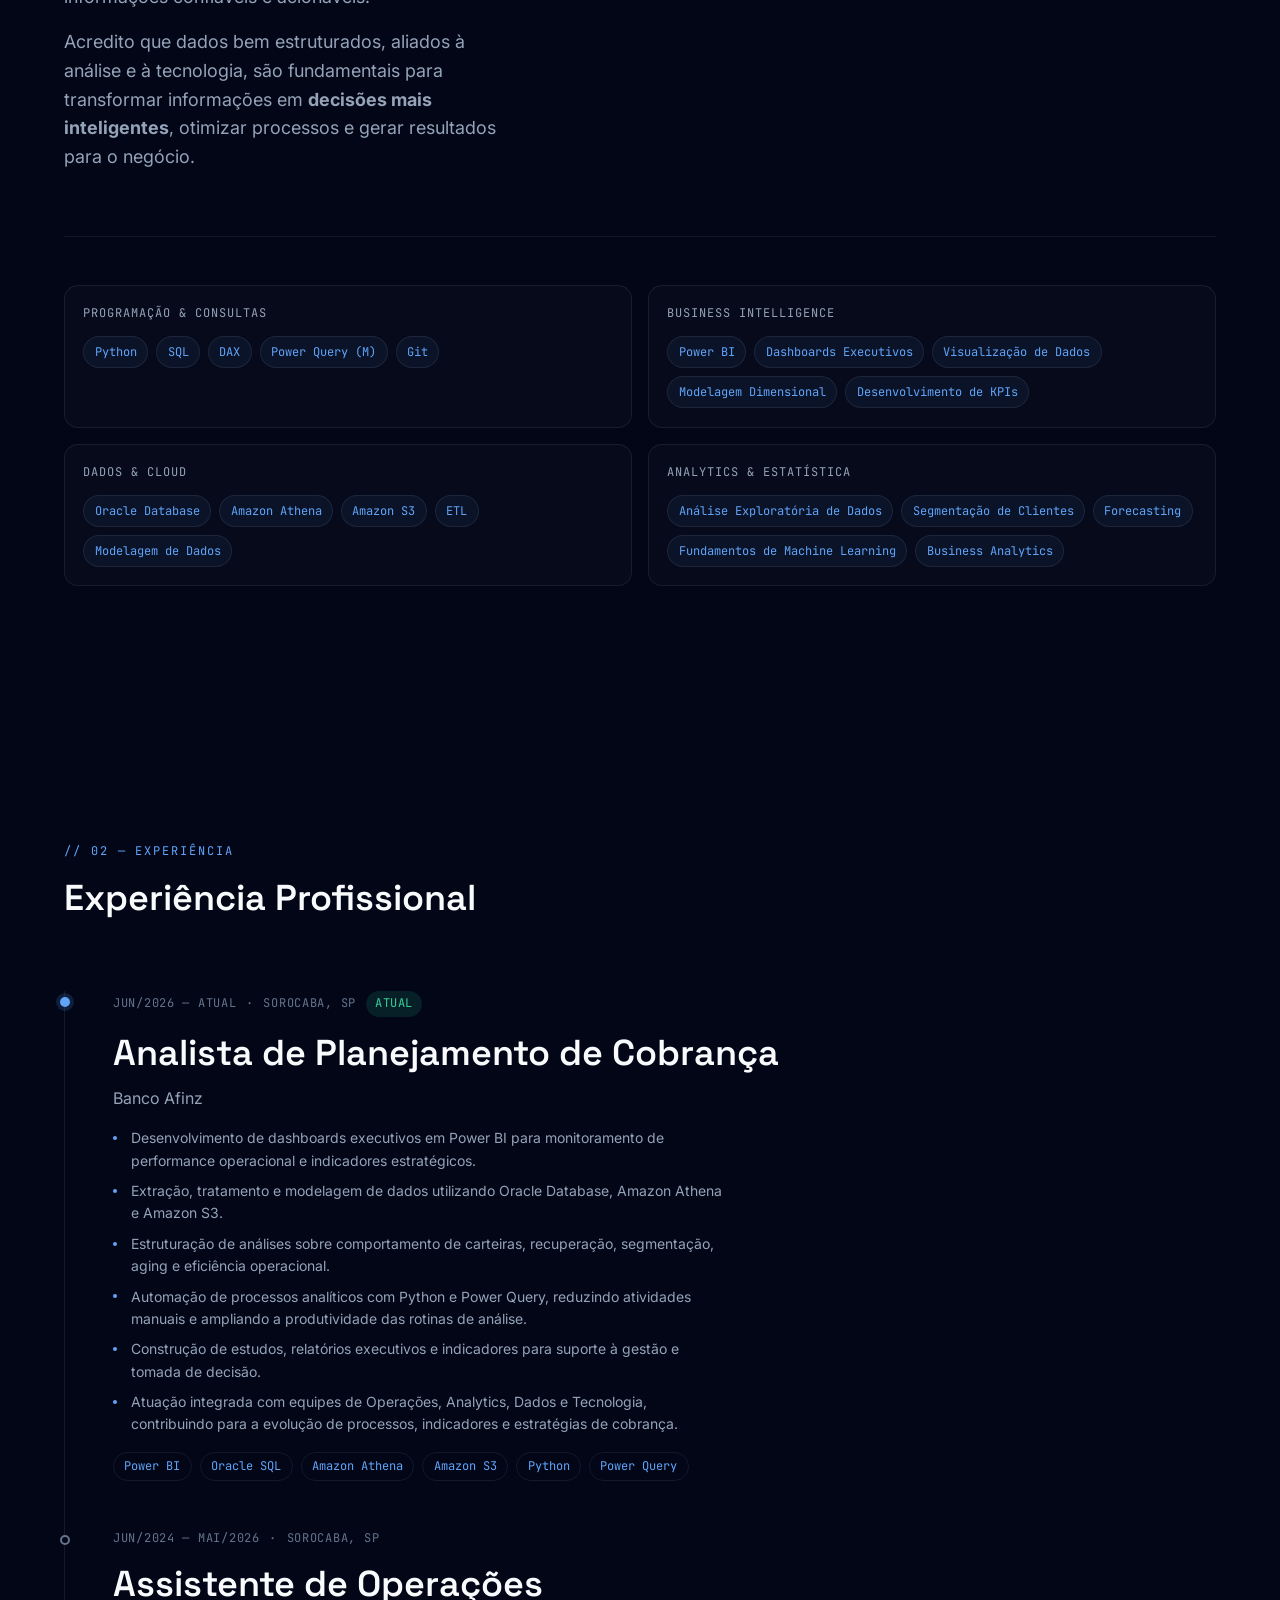
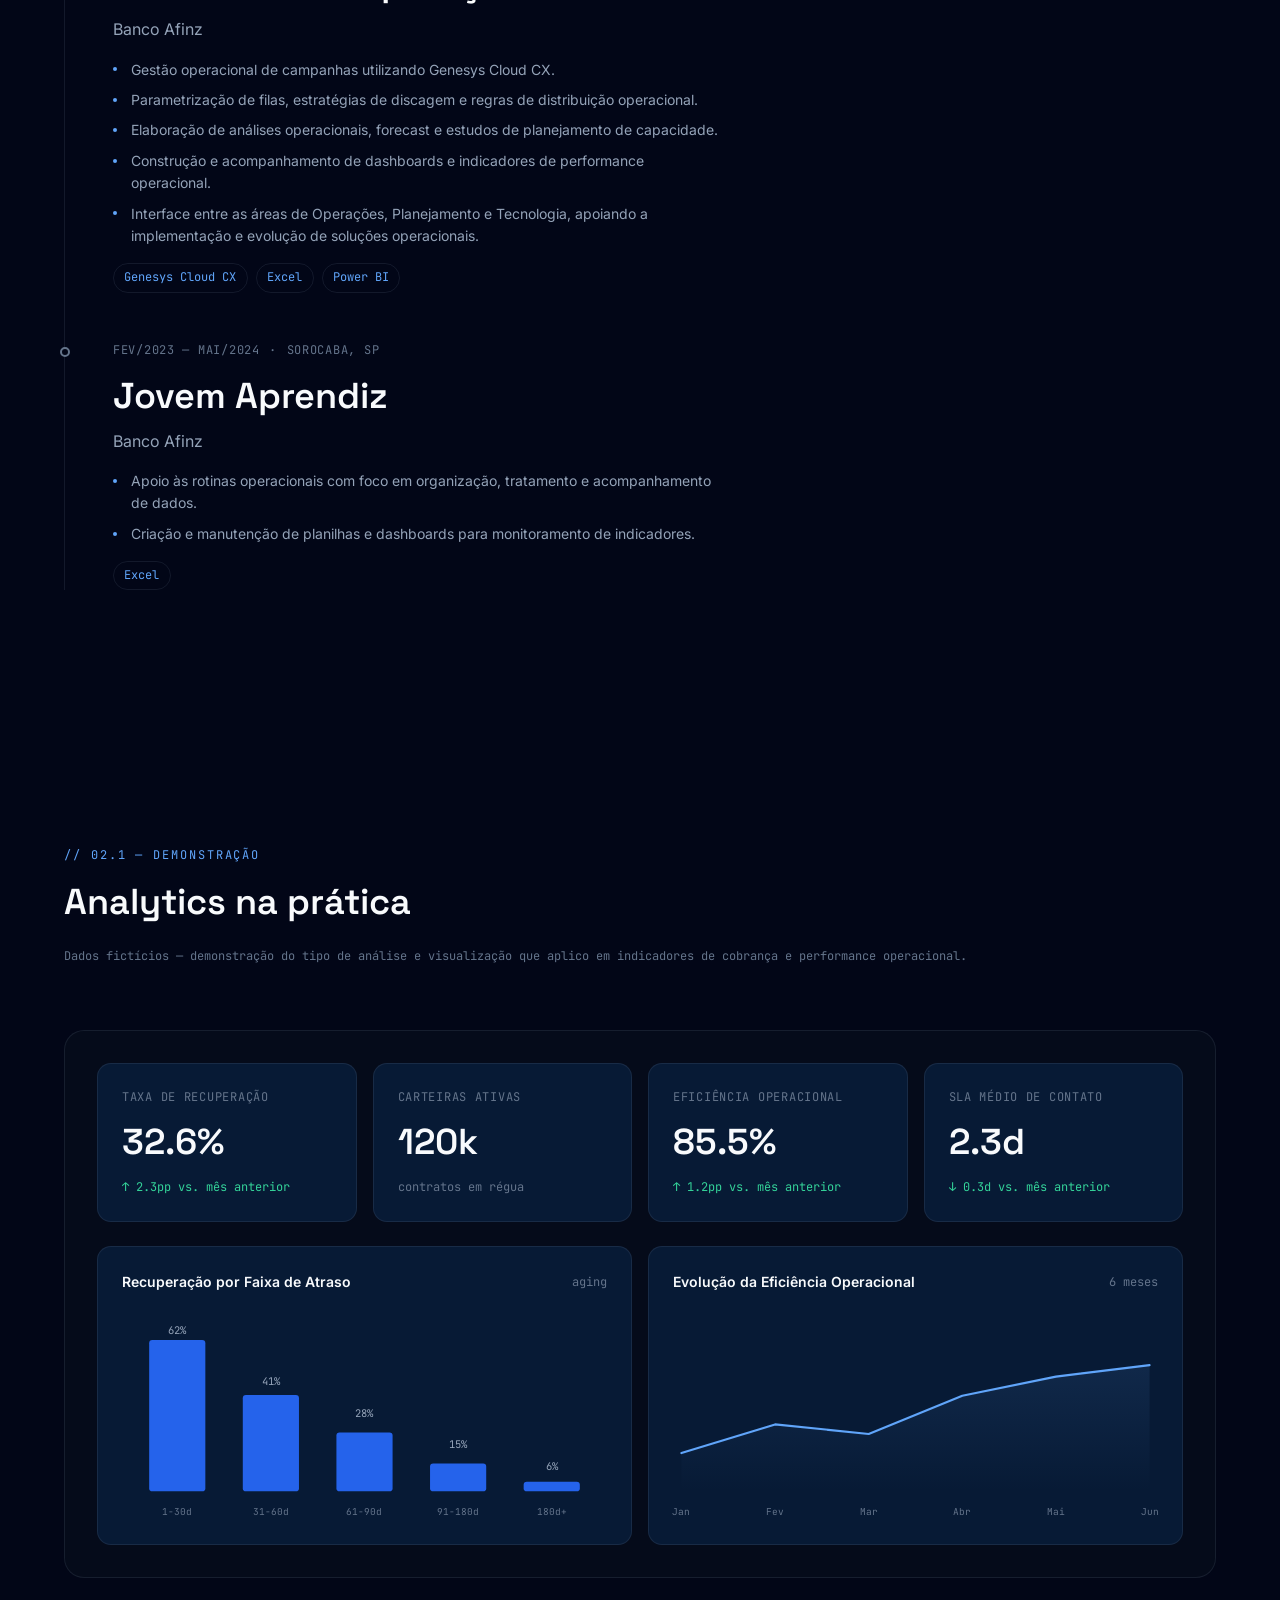
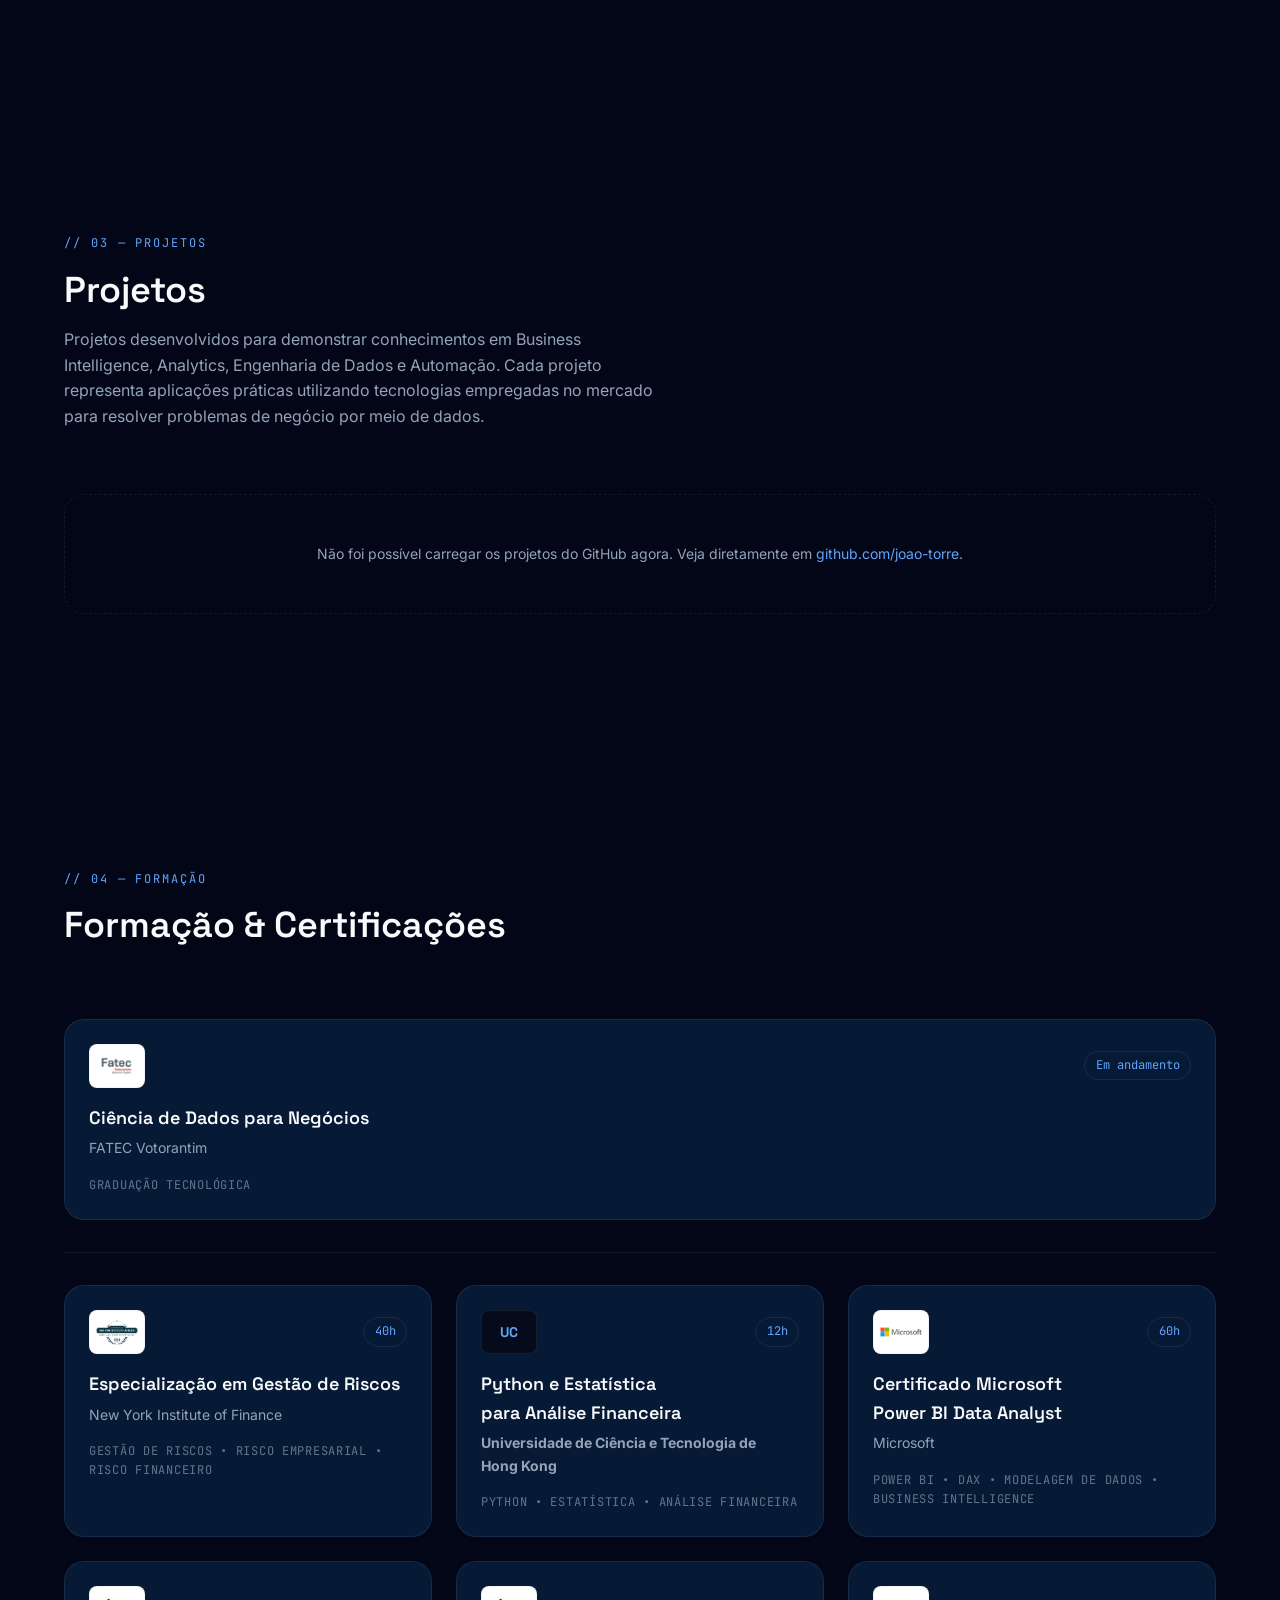
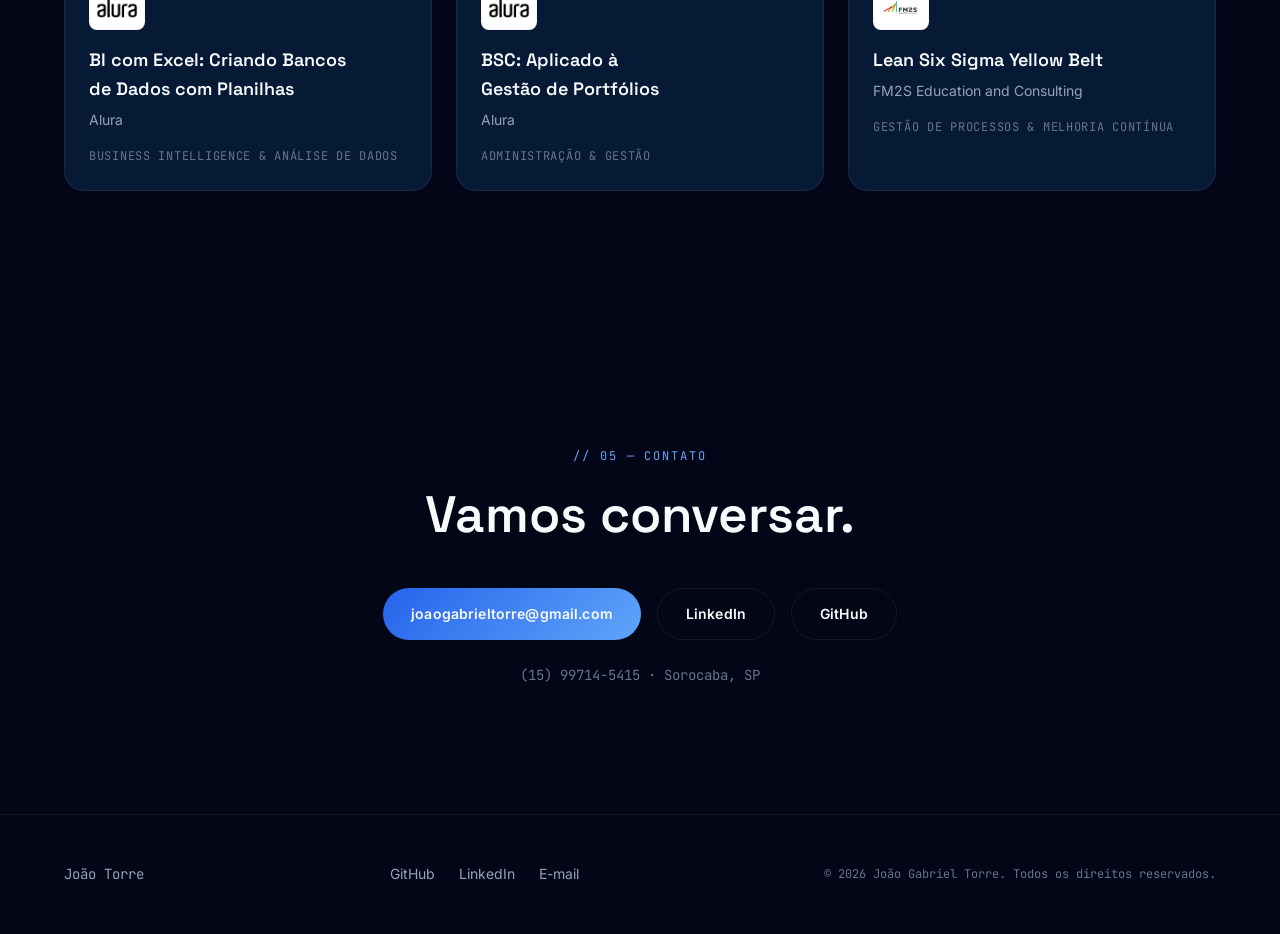
==== commit 7b64365e: "sprint 2" ====
--- a/index.html
+++ b/index.html
@@ -99,7 +99,6 @@
         <a href="#contact" class="navbar__link" data-i18n="nav.contact">Contact</a>
       </nav>
 
-      <a href="#contact" class="btn btn--primary navbar__cta" data-i18n="nav.letsTalk">Let's Talk</a>
 
       <div class="language-switcher" role="group" aria-label="Language"><button type="button" class="language-switcher__btn is-active" data-language-option="pt">PT</button><span class="language-switcher__divider">/</span><button type="button" class="language-switcher__btn" data-language-option="en">EN</button></div>
 
@@ -150,7 +149,7 @@
               <h2 class="section-title" data-i18n="about.title">Sobre mim</h2>
             </div>
             <p class="about__text" data-i18n="about.p1">
-              🎓 Graduando em <strong>Ciência de Dados para Negócios</strong> pela FATEC Votorantim e atualmente <strong>Analista de Planejamento de Cobrança no Banco Afinz</strong>.
+              🎓 Graduando em <strong>Ciência de Dados</strong> pela FATEC Votorantim e atualmente <strong>Analista de Planejamento de Cobrança no Banco Afinz</strong>.
             </p>
             <p class="about__text" data-i18n="about.p2">
               💼 Minha atuação é voltada à <strong>transformação de dados em inteligência de negócio</strong>, desenvolvendo análises, dashboards e soluções que apoiam decisões estratégicas, aumentam a eficiência operacional e impulsionam resultados.
--- a/assets/css/style.css
+++ b/assets/css/style.css
@@ -214,6 +214,7 @@
   display: grid;
   grid-template-columns: repeat(2, 1fr);
   gap: var(--space-2);
+  transform: translateY(2rem);
 }
 
 .skill-card__icon {
--- a/assets/css/responsive.css
+++ b/assets/css/responsive.css
@@ -51,6 +51,10 @@
 
   .about__intro {
     position: static;
+  }
+
+  .skills-grid {
+    transform: none;
   }
 
   .tech-stack__grid {
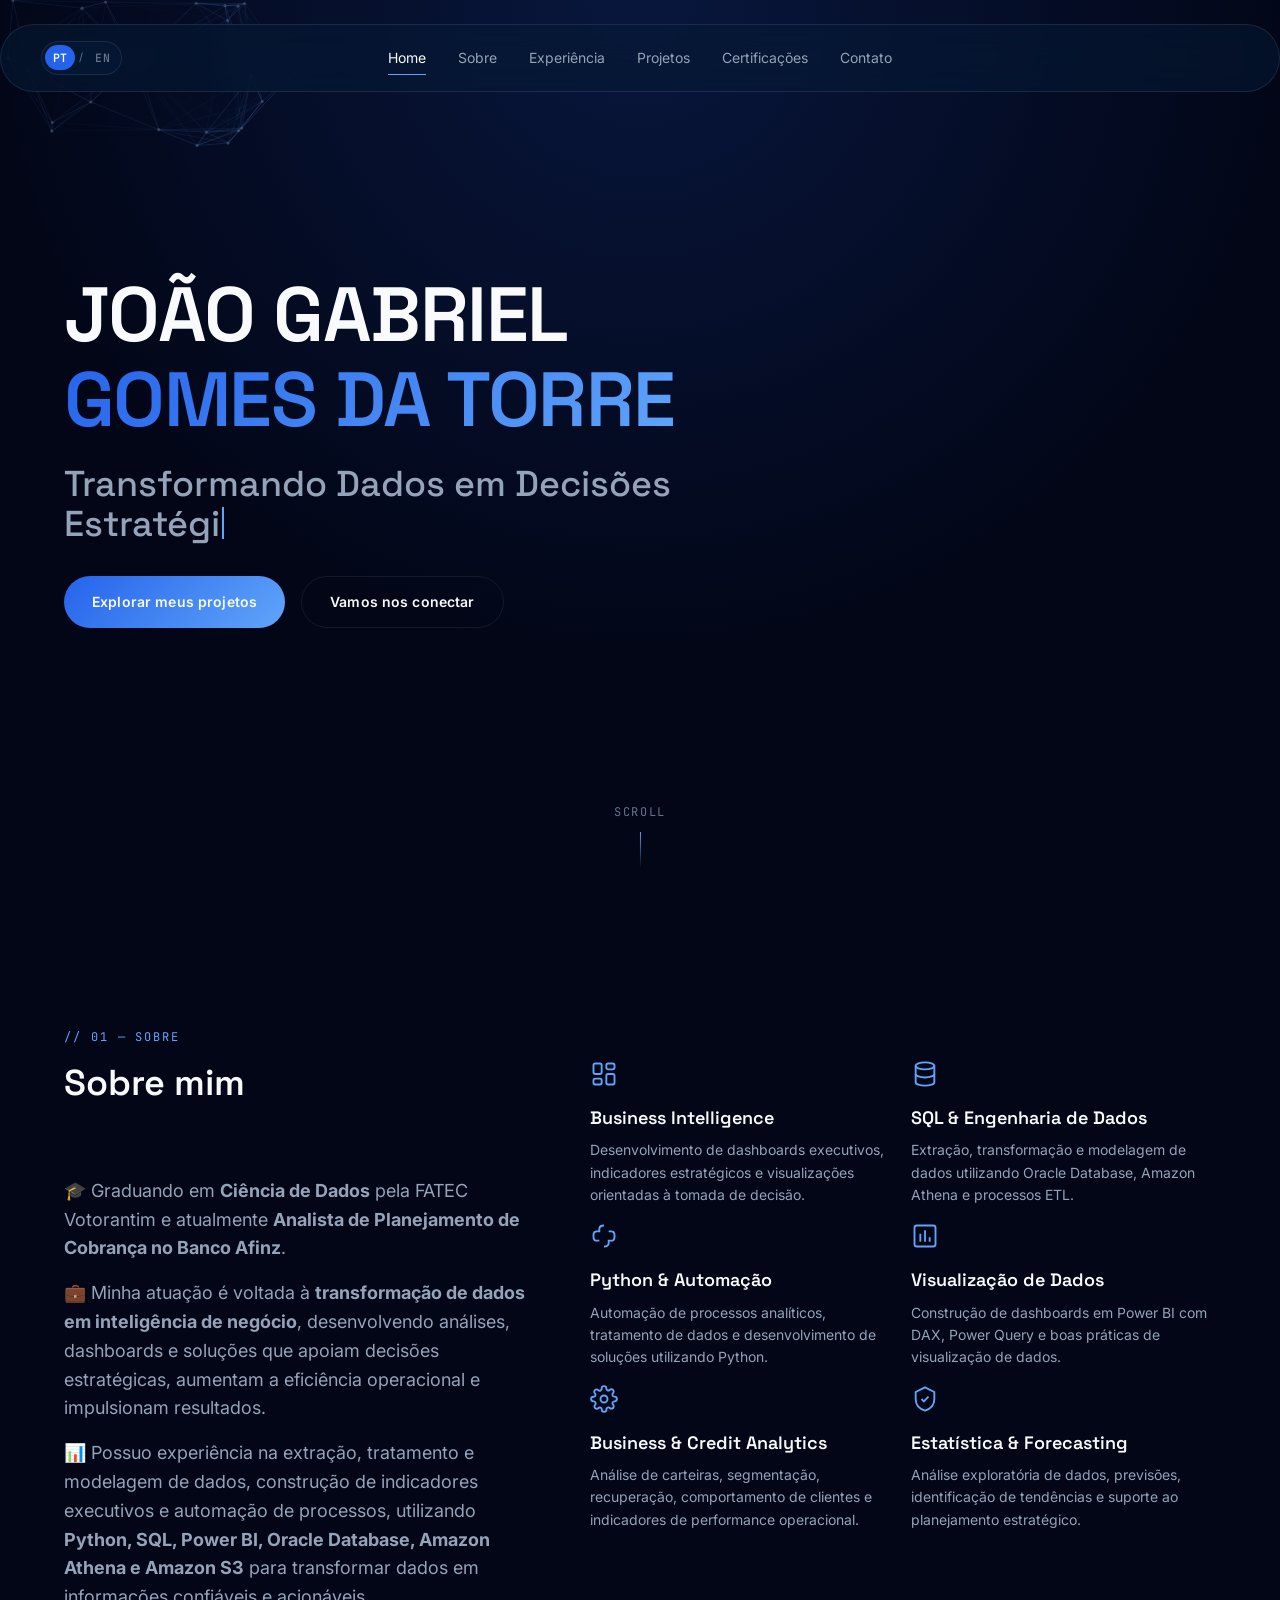
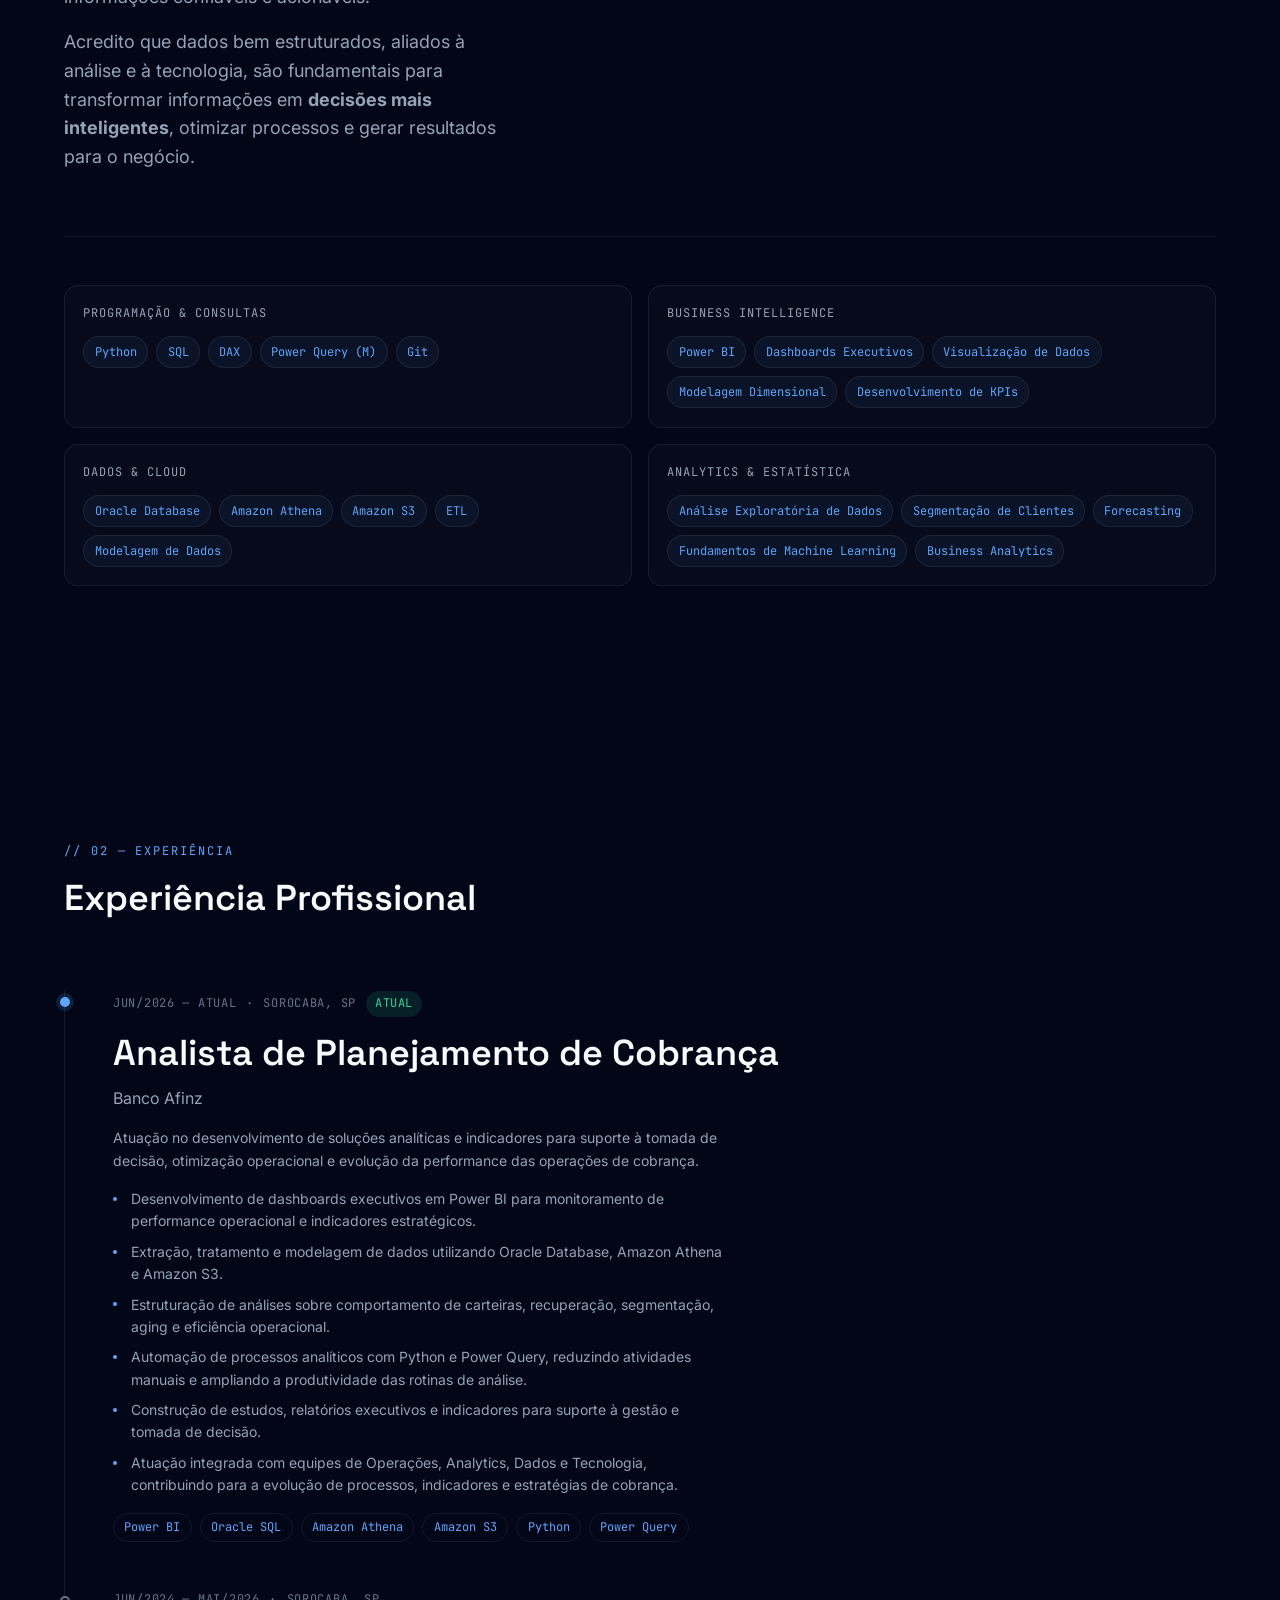
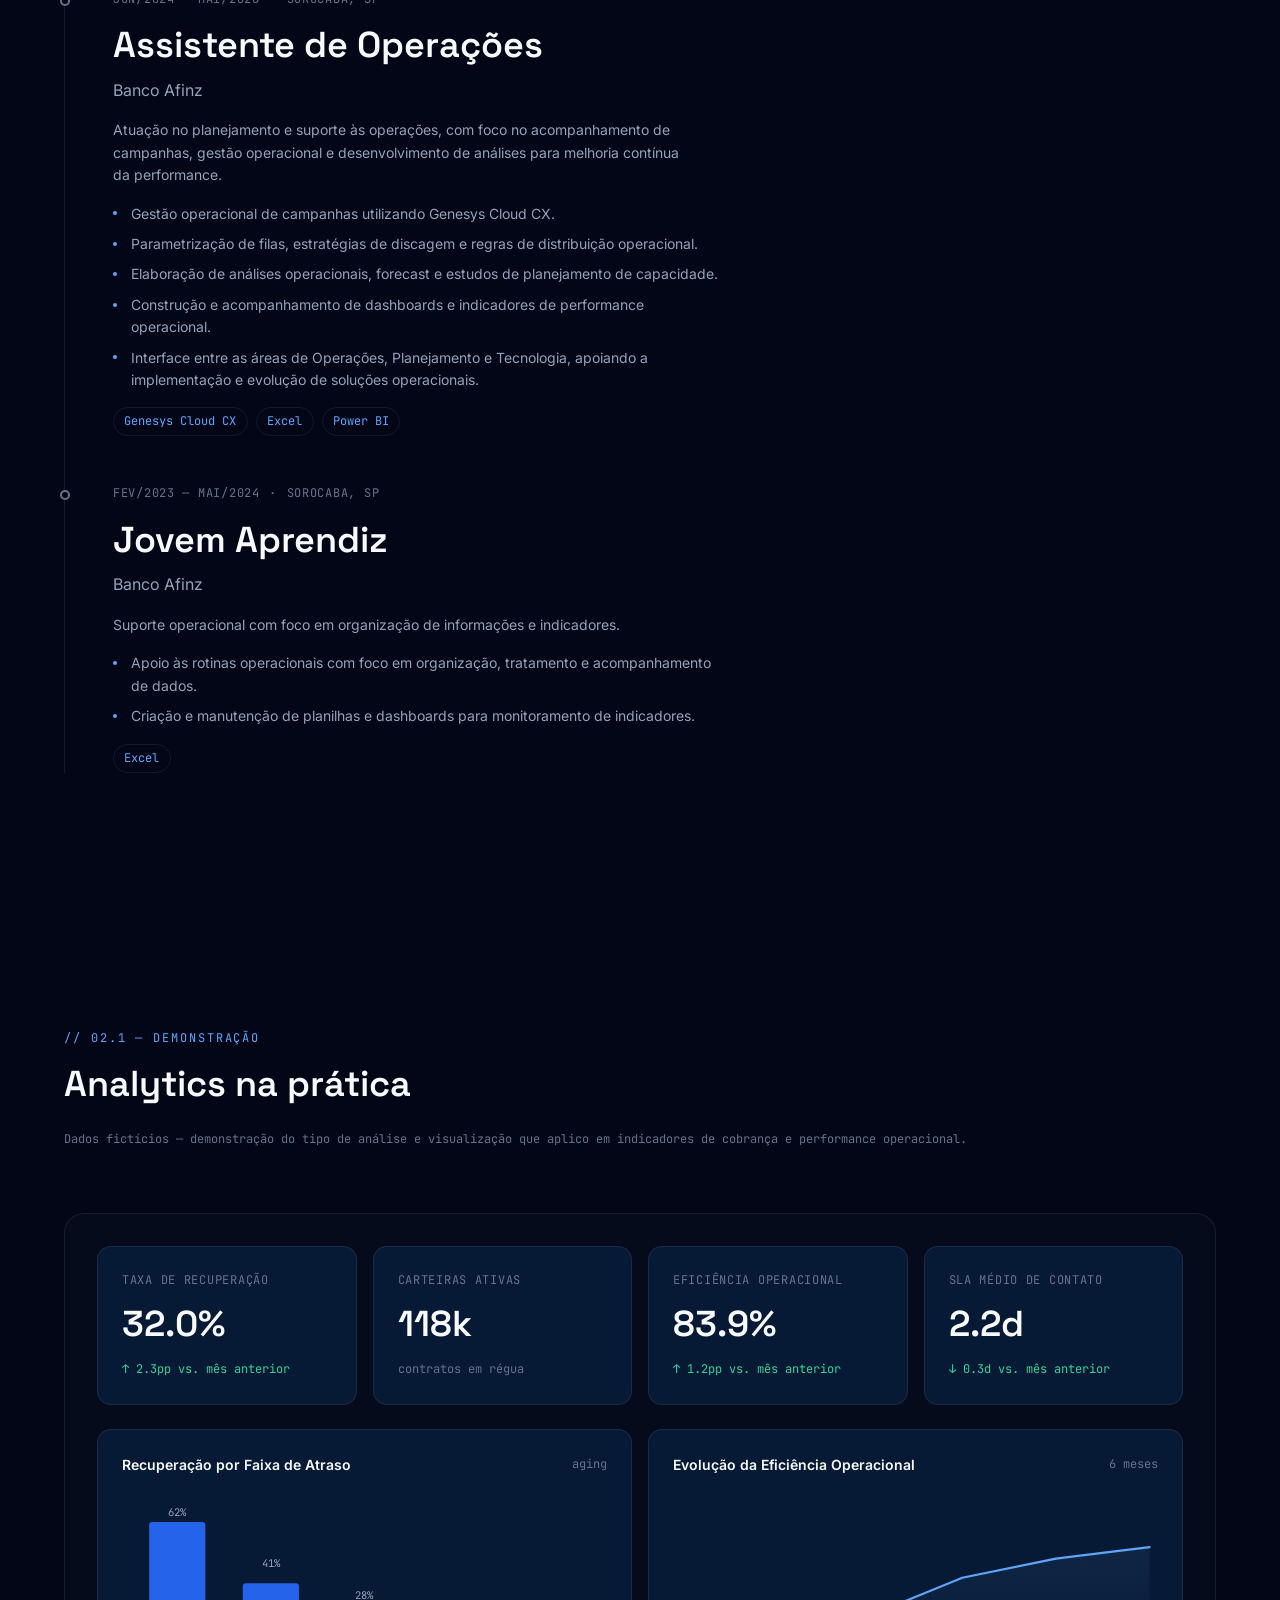
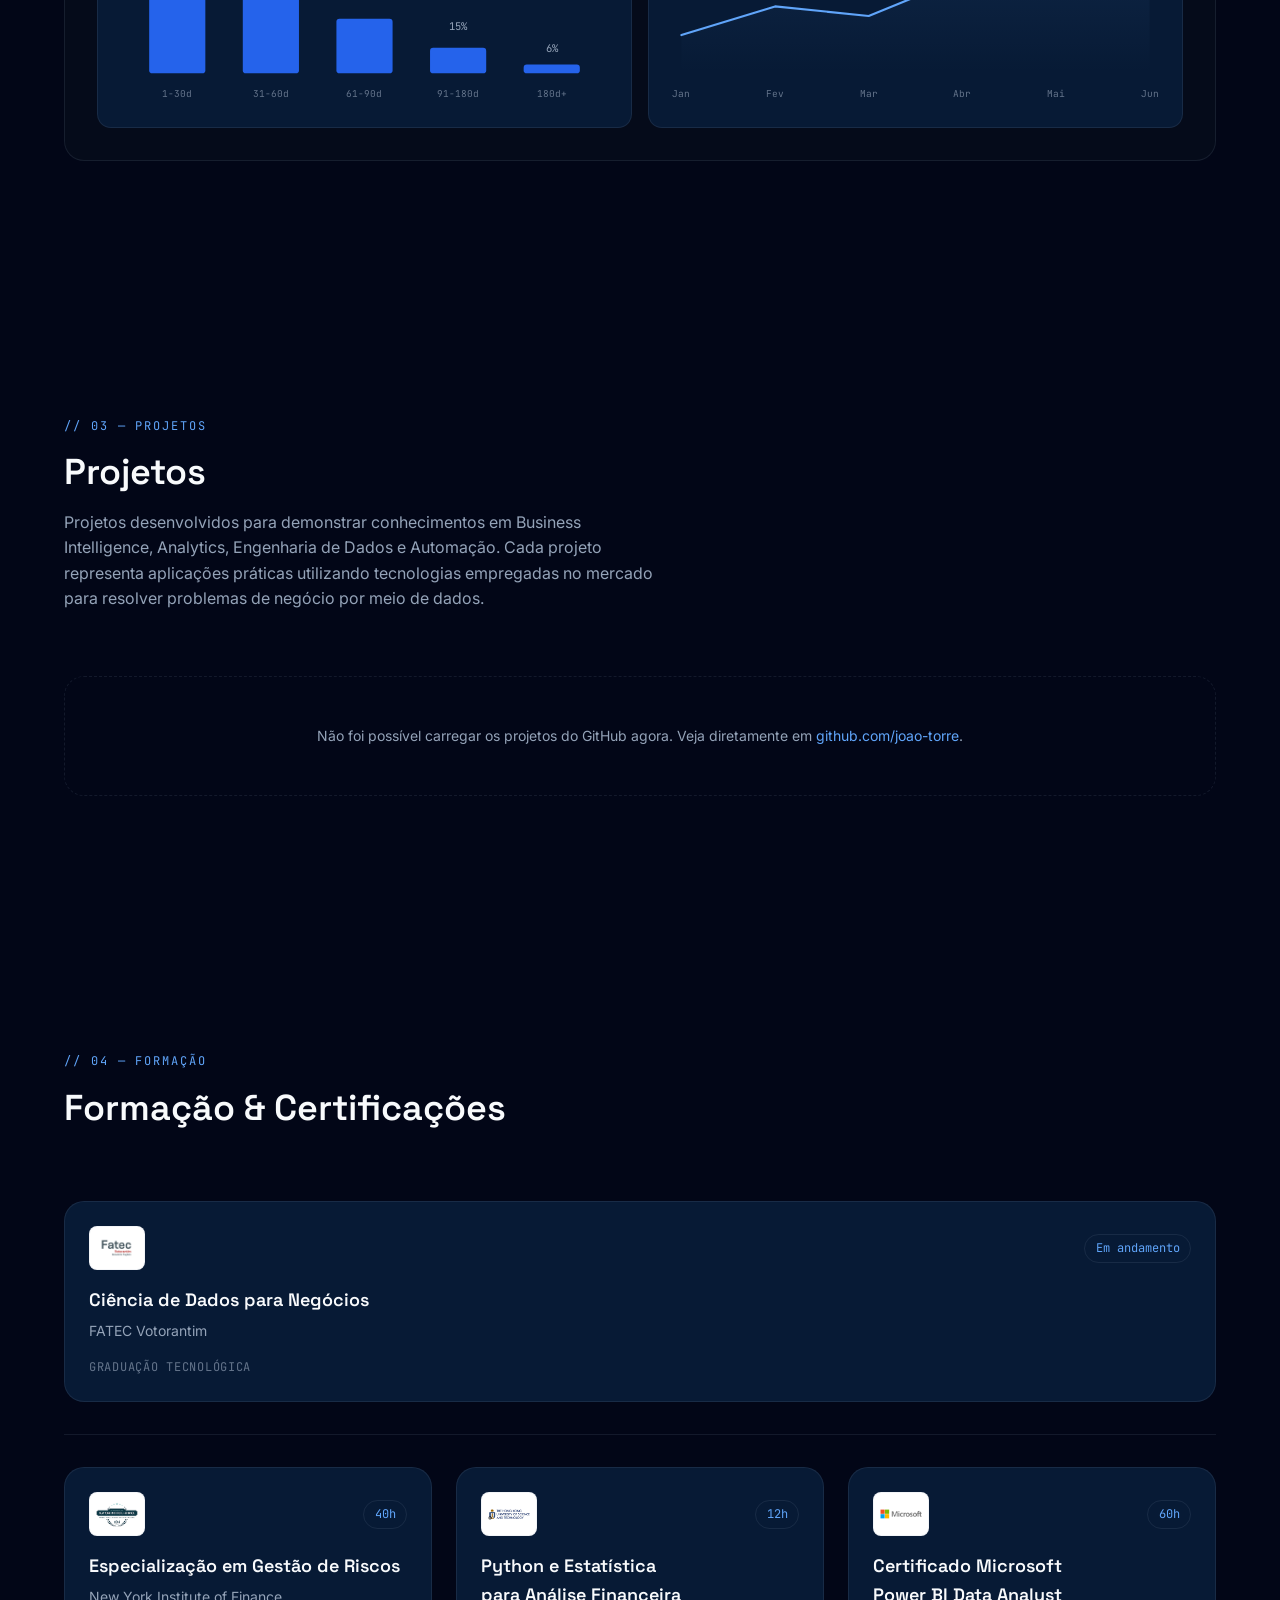
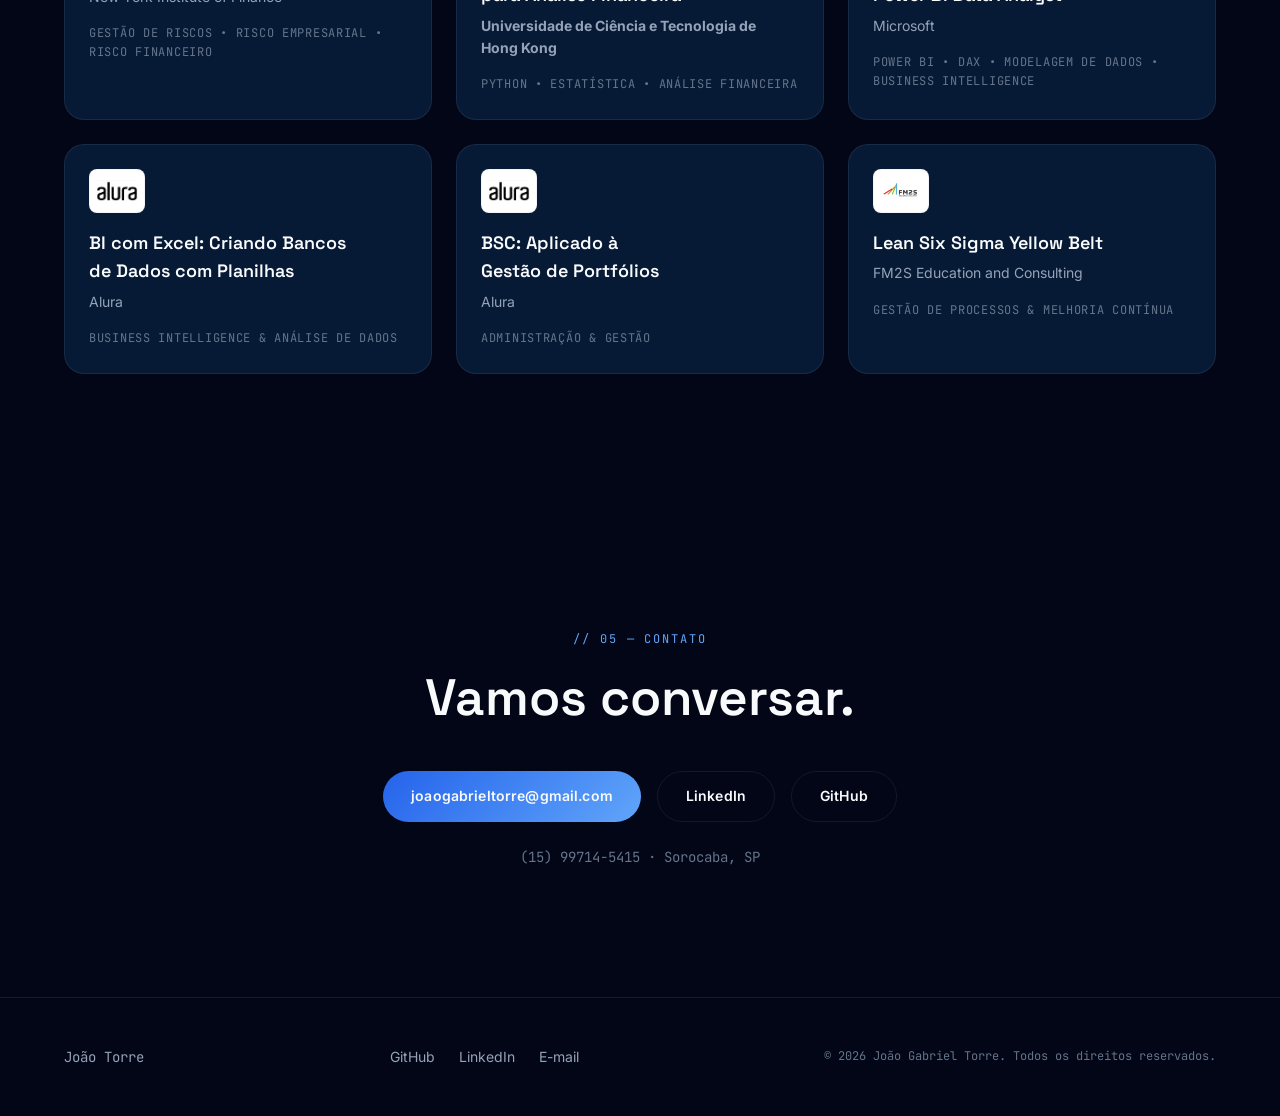
==== commit 6cdfdb7e: "sprint 10" ====
--- a/index.html
+++ b/index.html
@@ -3,7 +3,7 @@
 <head>
   <meta charset="UTF-8" />
   <meta name="viewport" content="width=device-width, initial-scale=1.0" />
-  <title data-i18n="meta.title">João Gabriel Torre — Data Analytics, Crédito &amp; Risco | BI</title>
+  <title data-i18n="meta.title">Portfólio Profissional João Torre</title>
   <meta name="description" data-i18n-attr="content:meta.description" content="João Gabriel Gomes da Torre — Analista de Dados especializado em Crédito, Cobrança, Risco e Business Intelligence." />
   <meta name="keywords" content="Data Analyst, Data Science, Credit Analytics, Risk Analytics, Cobrança, Business Intelligence, Power BI, Oracle SQL, Python" />
   <meta name="author" content="João Gabriel Gomes da Torre" />
@@ -12,7 +12,7 @@
   <link rel="canonical" href="https://joaogabrieltorre.vercel.app/" />
 
   <!-- Open Graph -->
-  <meta property="og:title" data-i18n-attr="content:meta.title" content="João Gabriel Torre — Data Analytics, Crédito &amp; Risco | BI" />
+  <meta property="og:title" data-i18n-attr="content:meta.title" content="Portfólio Profissional João Torre" />
   <meta property="og:description" data-i18n-attr="content:hero.tagline" content="Transforming Data into Strategic Decisions." />
   <meta property="og:type" content="website" />
   <meta property="og:url" content="https://joaogabrieltorre.vercel.app/" />
@@ -23,7 +23,7 @@
 
   <!-- Twitter Card -->
   <meta name="twitter:card" content="summary_large_image" />
-  <meta name="twitter:title" data-i18n-attr="content:meta.title" content="João Gabriel Torre — Data Analytics, Crédito &amp; Risco | BI" />
+  <meta name="twitter:title" data-i18n-attr="content:meta.title" content="Portfólio Profissional João Torre" />
   <meta name="twitter:description" data-i18n-attr="content:hero.tagline" content="Transforming Data into Strategic Decisions." />
   <meta name="twitter:image" content="https://joaogabrieltorre.vercel.app/assets/images/background/og-image.jpg" />
 
@@ -358,7 +358,7 @@
               </div>
               <span class="tag cert-card__hours" data-i18n="education.inProgress">Em andamento</span>
             </div>
-            <h3 class="cert-card__title">Ciência de Dados para Negócios</h3>
+            <h3 class="cert-card__title" data-i18n="education.fatecTitle">Ciência de Dados para Negócios</h3>
             <p class="cert-card__institution">FATEC Votorantim</p>
             <span class="cert-card__category mono" data-i18n="education.degree">Graduação Tecnológica</span>
           </article>
--- a/assets/css/style.css
+++ b/assets/css/style.css
@@ -360,6 +360,13 @@
   margin-bottom: var(--space-2);
 }
 
+.timeline__summary {
+  color: var(--color-text-secondary);
+  font-size: var(--fs-body-sm);
+  max-width: 68ch;
+  margin-bottom: var(--space-2);
+}
+
 .timeline__highlights {
   display: flex;
   flex-direction: column;
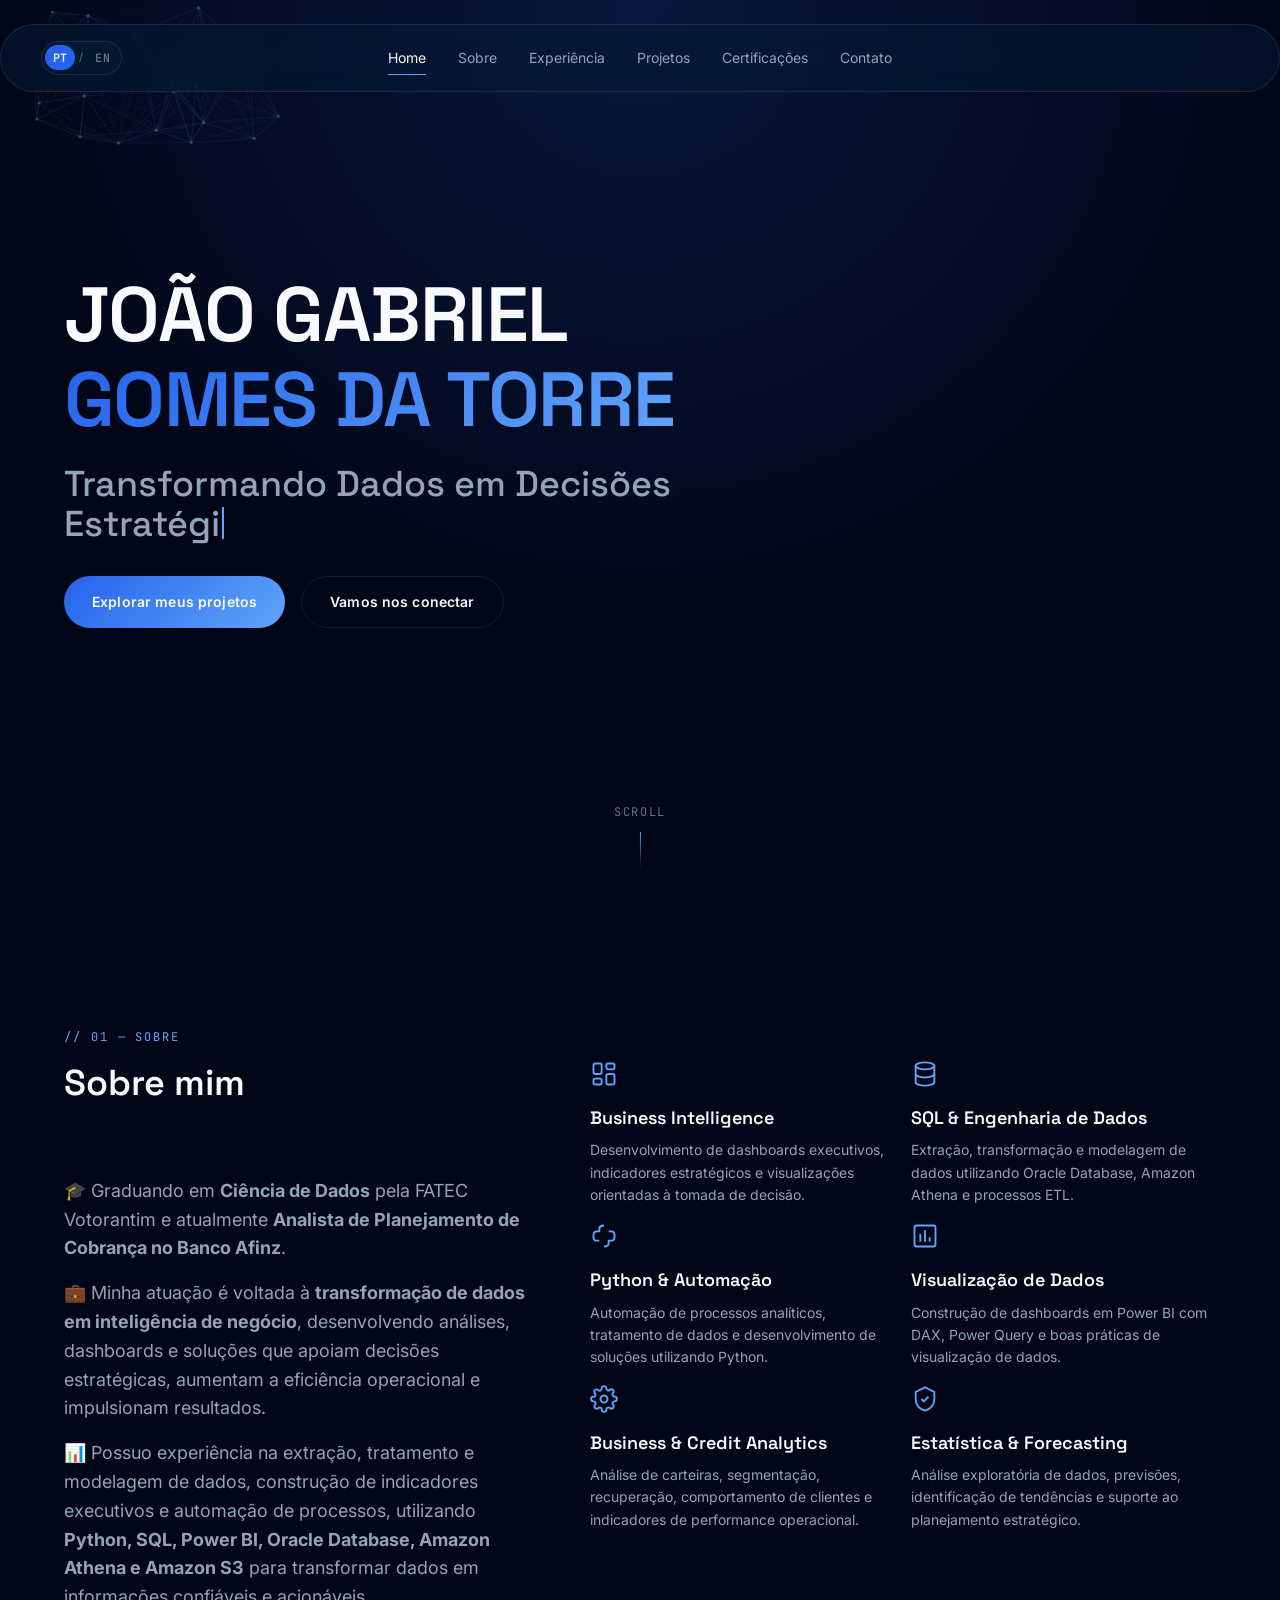
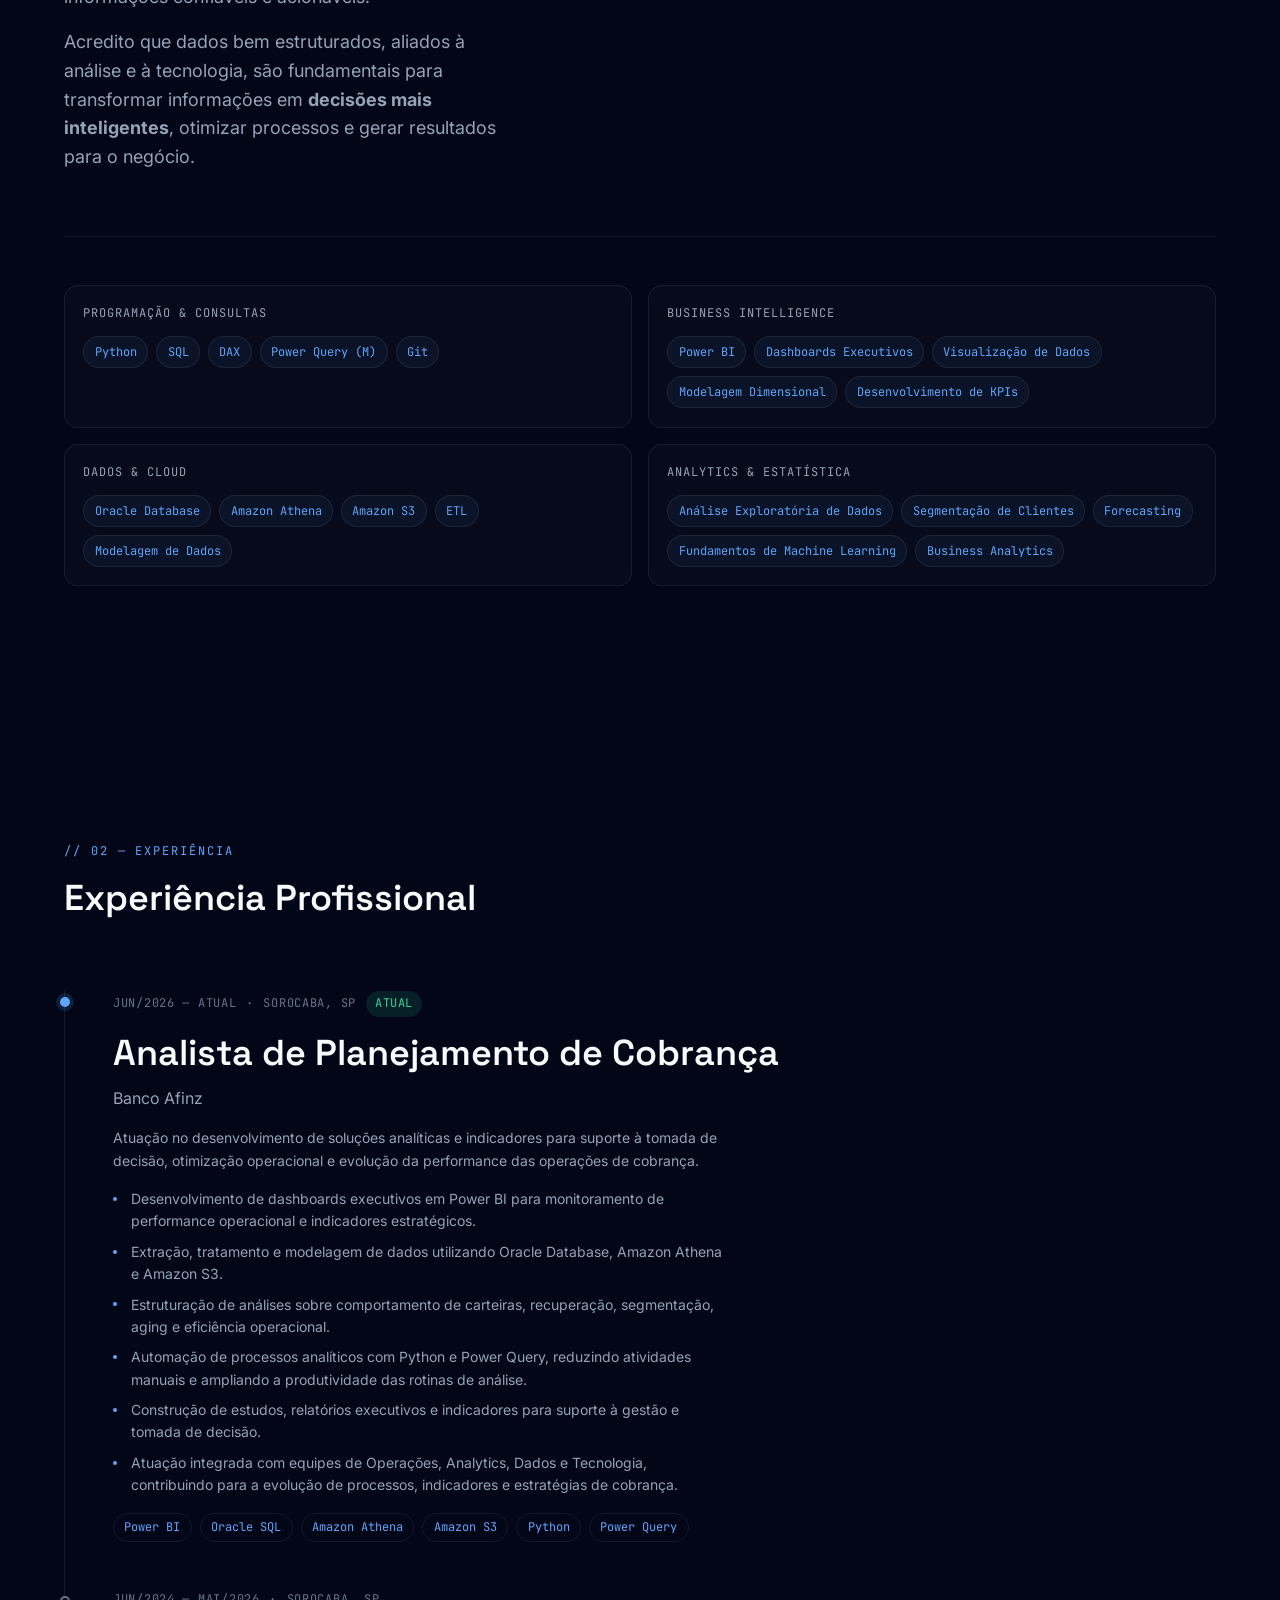
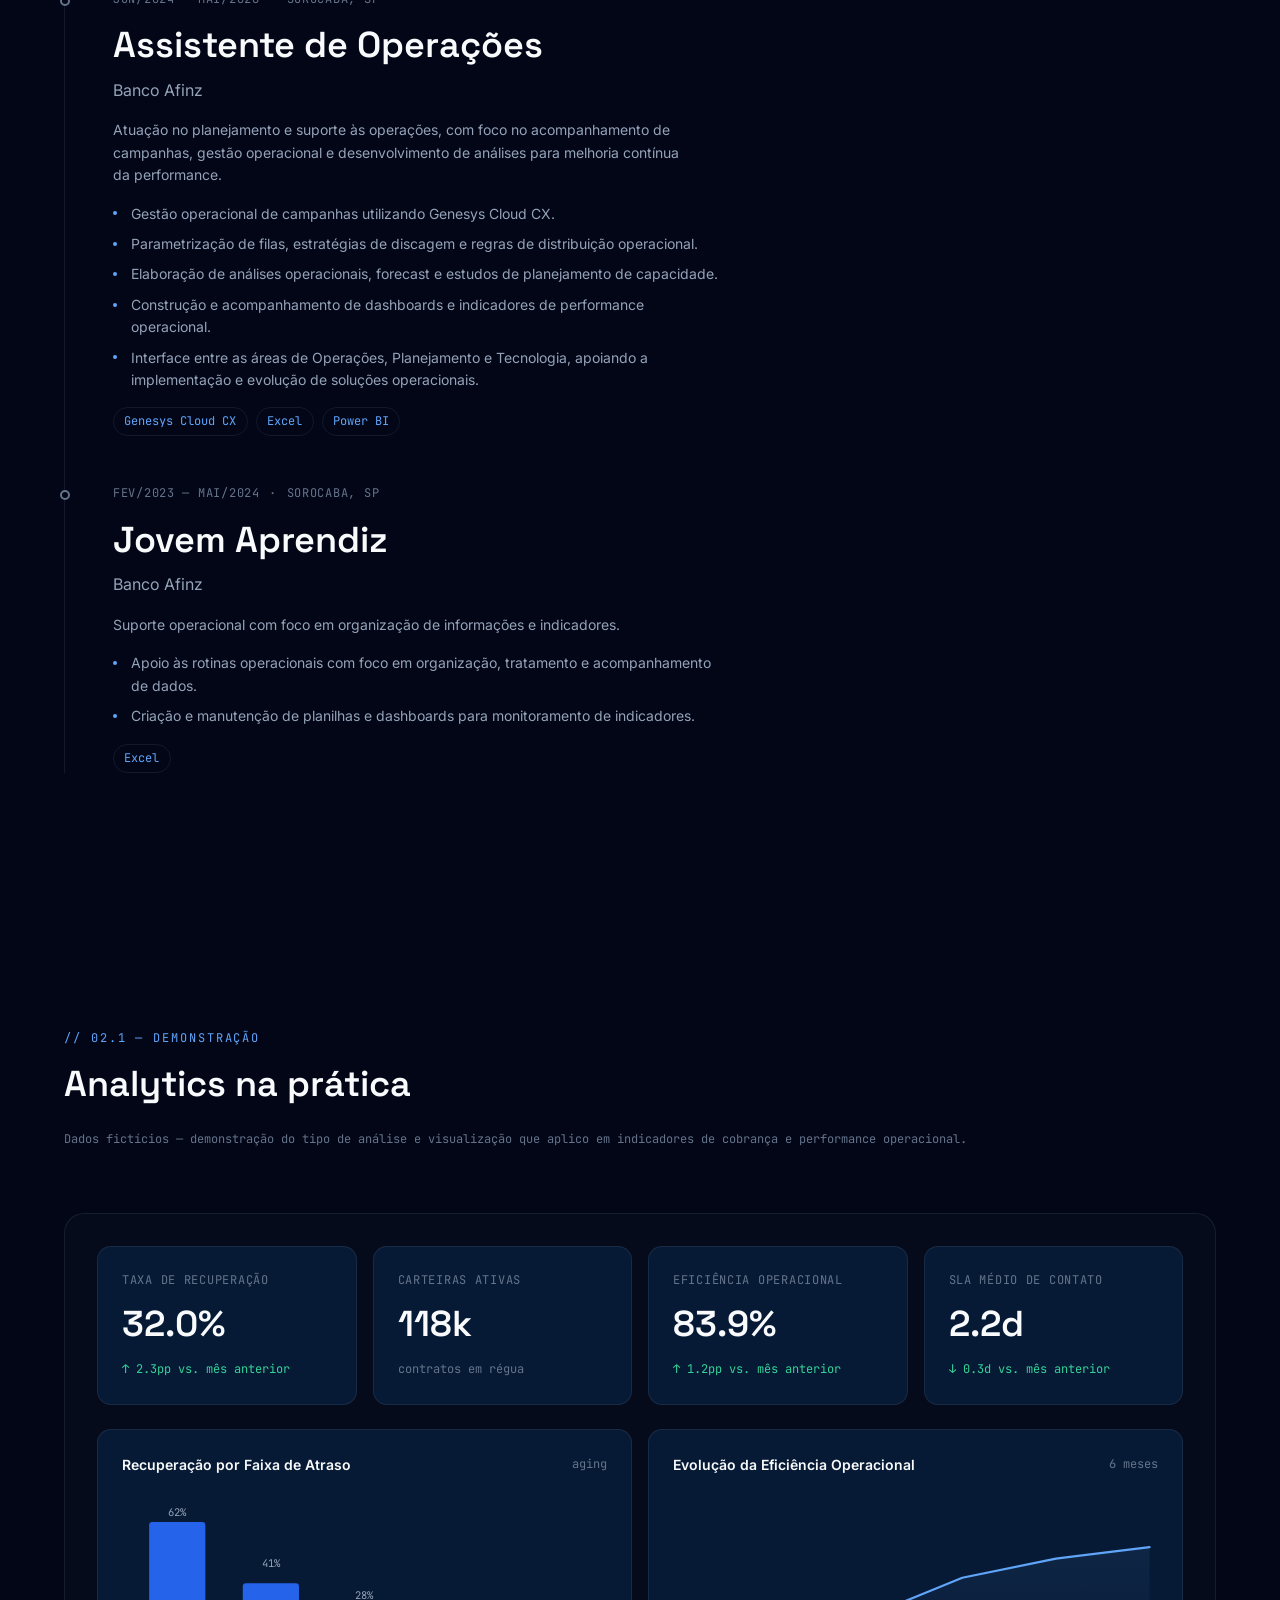
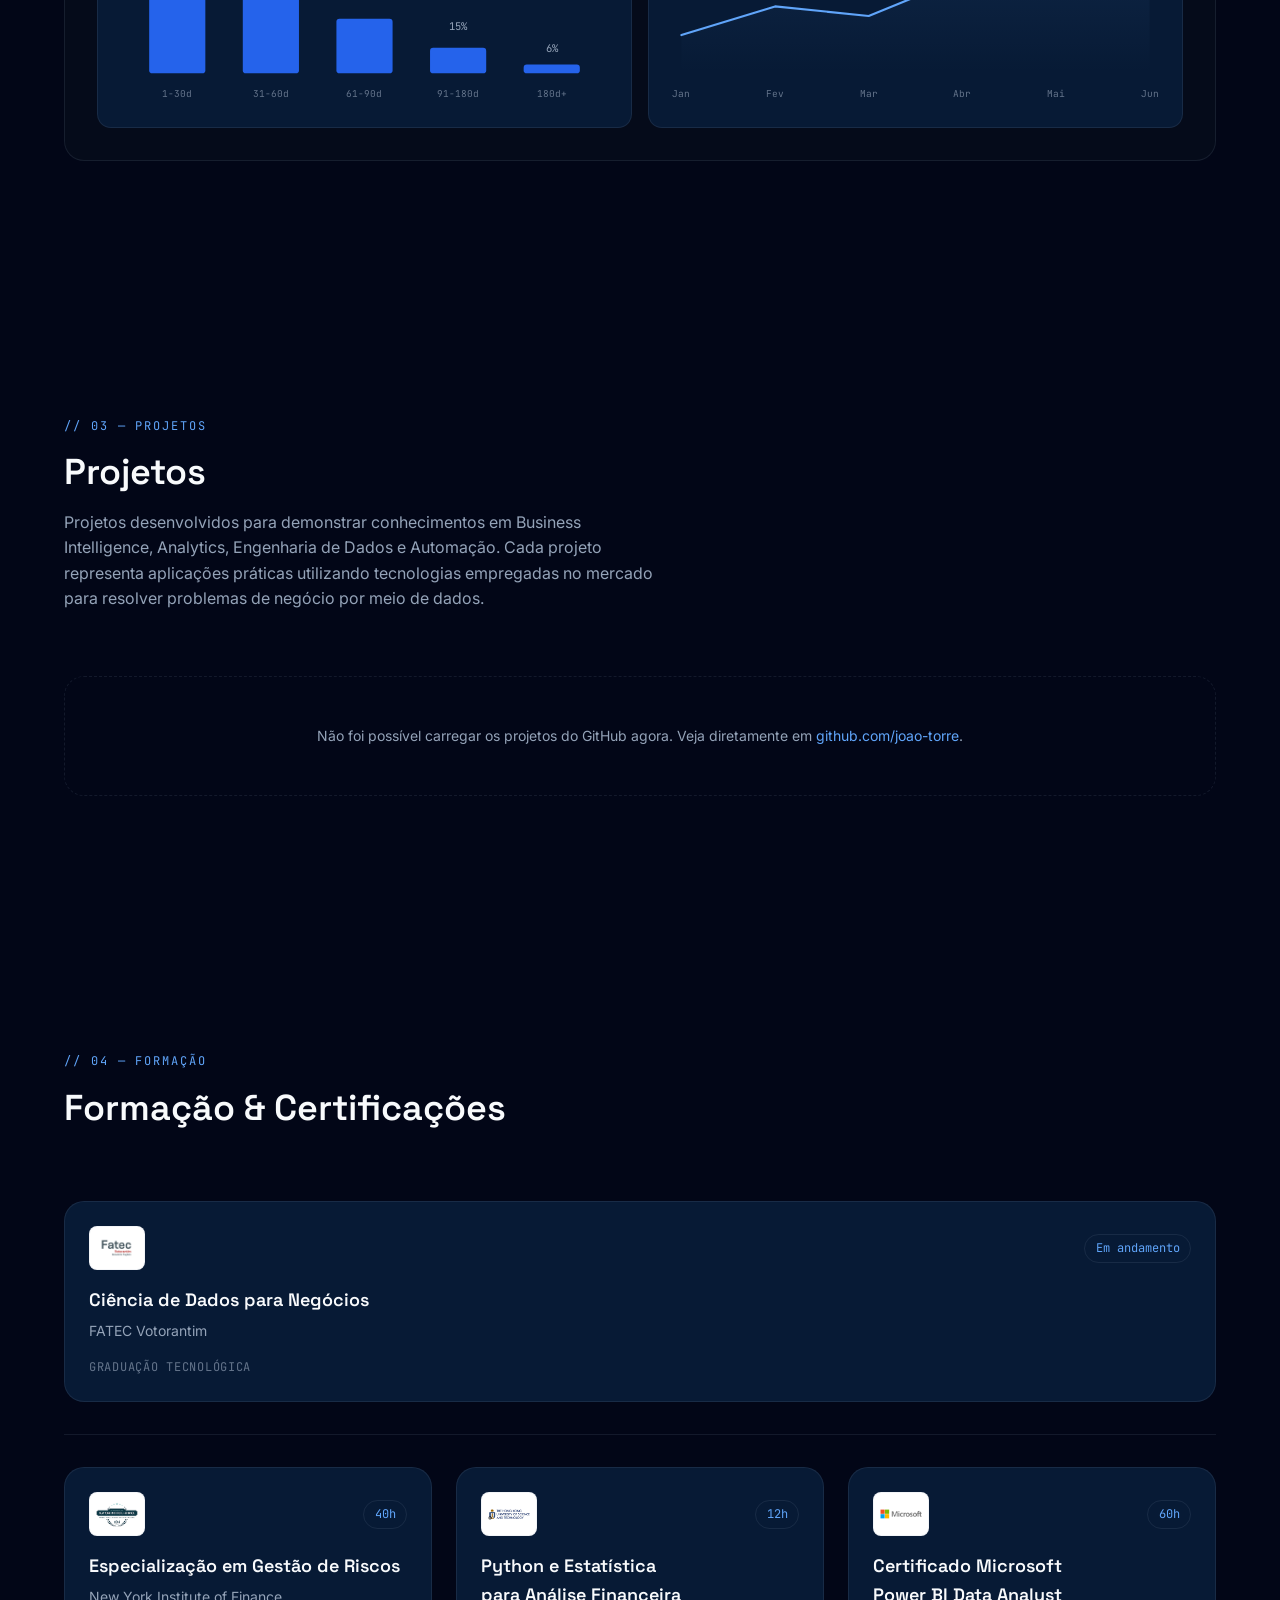
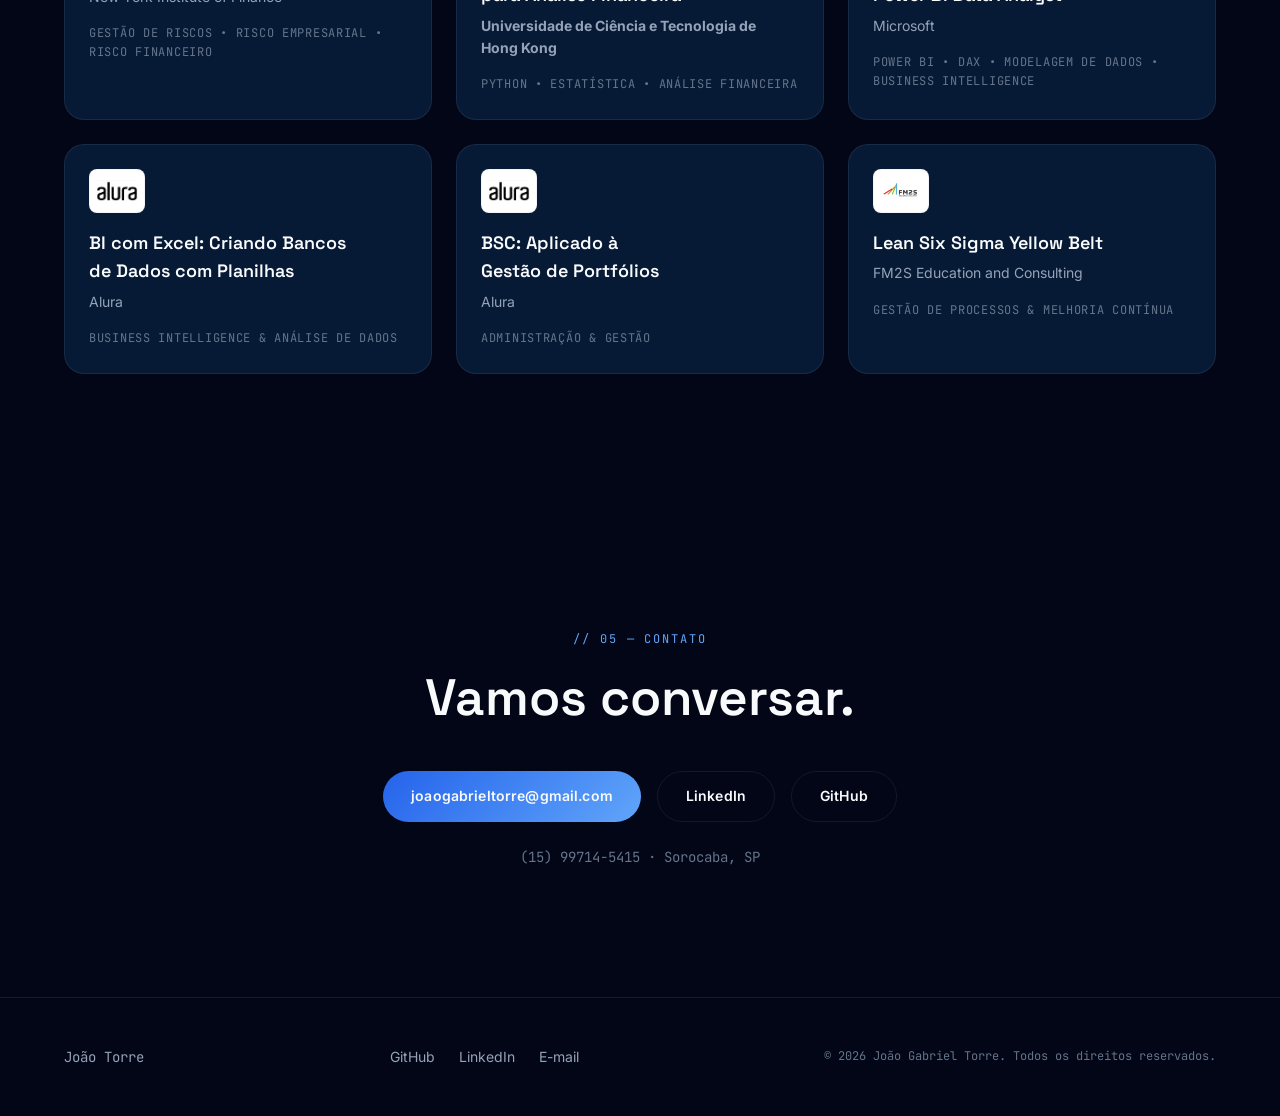
==== commit 389311b3: "sprint v11" ====
--- a/index.html
+++ b/index.html
@@ -9,23 +9,11 @@
   <meta name="author" content="João Gabriel Gomes da Torre" />
   <meta name="robots" content="index, follow" />
   <meta name="theme-color" content="#020617" />
-  <link rel="canonical" href="https://joaogabrieltorre.vercel.app/" />
-
-  <!-- Open Graph -->
-  <meta property="og:title" data-i18n-attr="content:meta.title" content="Portfólio Profissional João Torre" />
-  <meta property="og:description" data-i18n-attr="content:hero.tagline" content="Transforming Data into Strategic Decisions." />
-  <meta property="og:type" content="website" />
-  <meta property="og:url" content="https://joaogabrieltorre.vercel.app/" />
-  <meta property="og:image" content="https://joaogabrieltorre.vercel.app/assets/images/background/og-image.jpg" />
-  <meta property="og:image:width" content="1200" />
-  <meta property="og:image:height" content="630" />
-  <meta property="og:locale" data-i18n-attr="content:meta.locale" content="pt_BR" />
-
-  <!-- Twitter Card -->
-  <meta name="twitter:card" content="summary_large_image" />
-  <meta name="twitter:title" data-i18n-attr="content:meta.title" content="Portfólio Profissional João Torre" />
-  <meta name="twitter:description" data-i18n-attr="content:hero.tagline" content="Transforming Data into Strategic Decisions." />
-  <meta name="twitter:image" content="https://joaogabrieltorre.vercel.app/assets/images/background/og-image.jpg" />
+  <link rel="canonical" href="https://joao-torre.vercel.app/" />
+
+  <!-- Open Graph e Twitter Card removidos de propósito: sem eles, o Teams
+       (e a maioria dos unfurlers de chat) não tem título/descrição/imagem
+       para montar um card e cola apenas o link puro. -->
 
   <!-- Fonts -->
   <link rel="preconnect" href="https://fonts.googleapis.com" />
@@ -57,7 +45,7 @@
       "@type": "Organization",
       "name": "Banco Afinz"
     },
-    "url": "https://joaogabrieltorre.vercel.app/",
+    "url": "https://joao-torre.vercel.app/",
     "email": "mailto:joaogabrieltorre@gmail.com",
     "sameAs": [
       "https://linkedin.com/in/joaogabrieltorre",
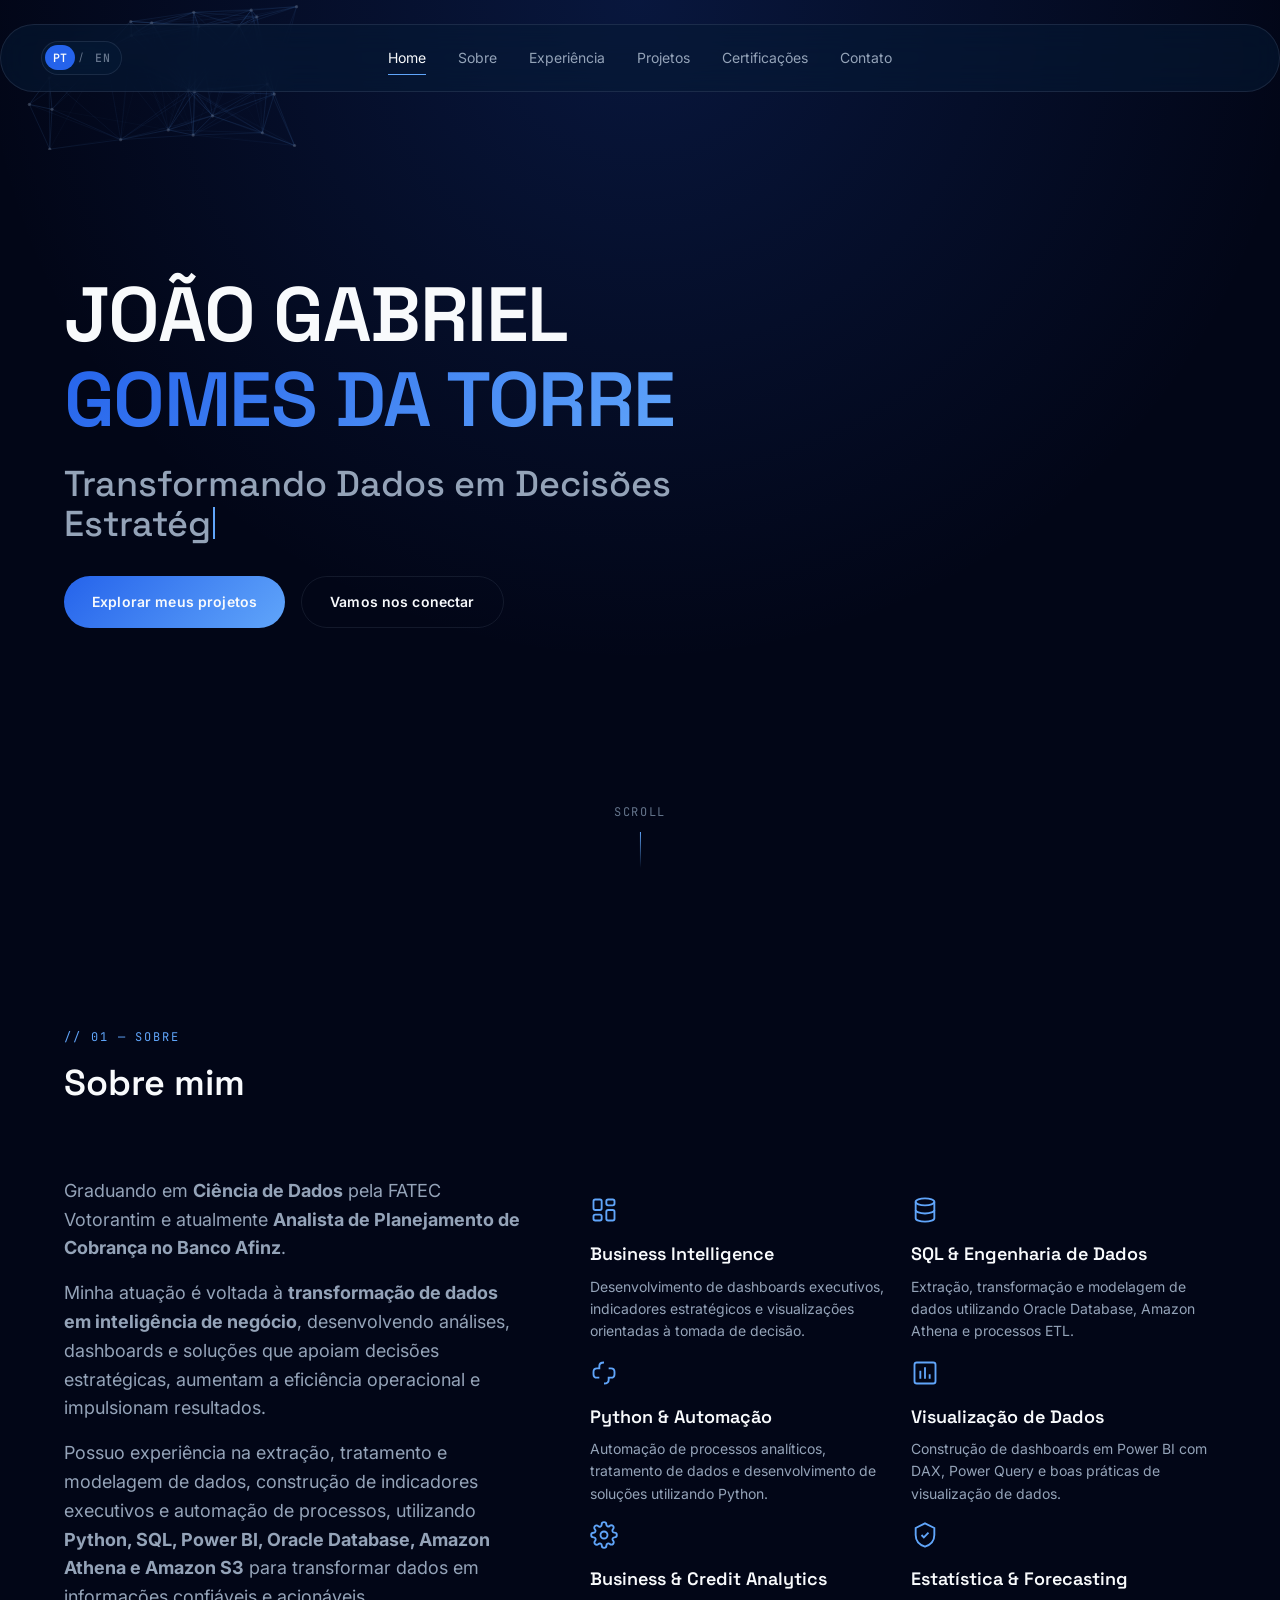
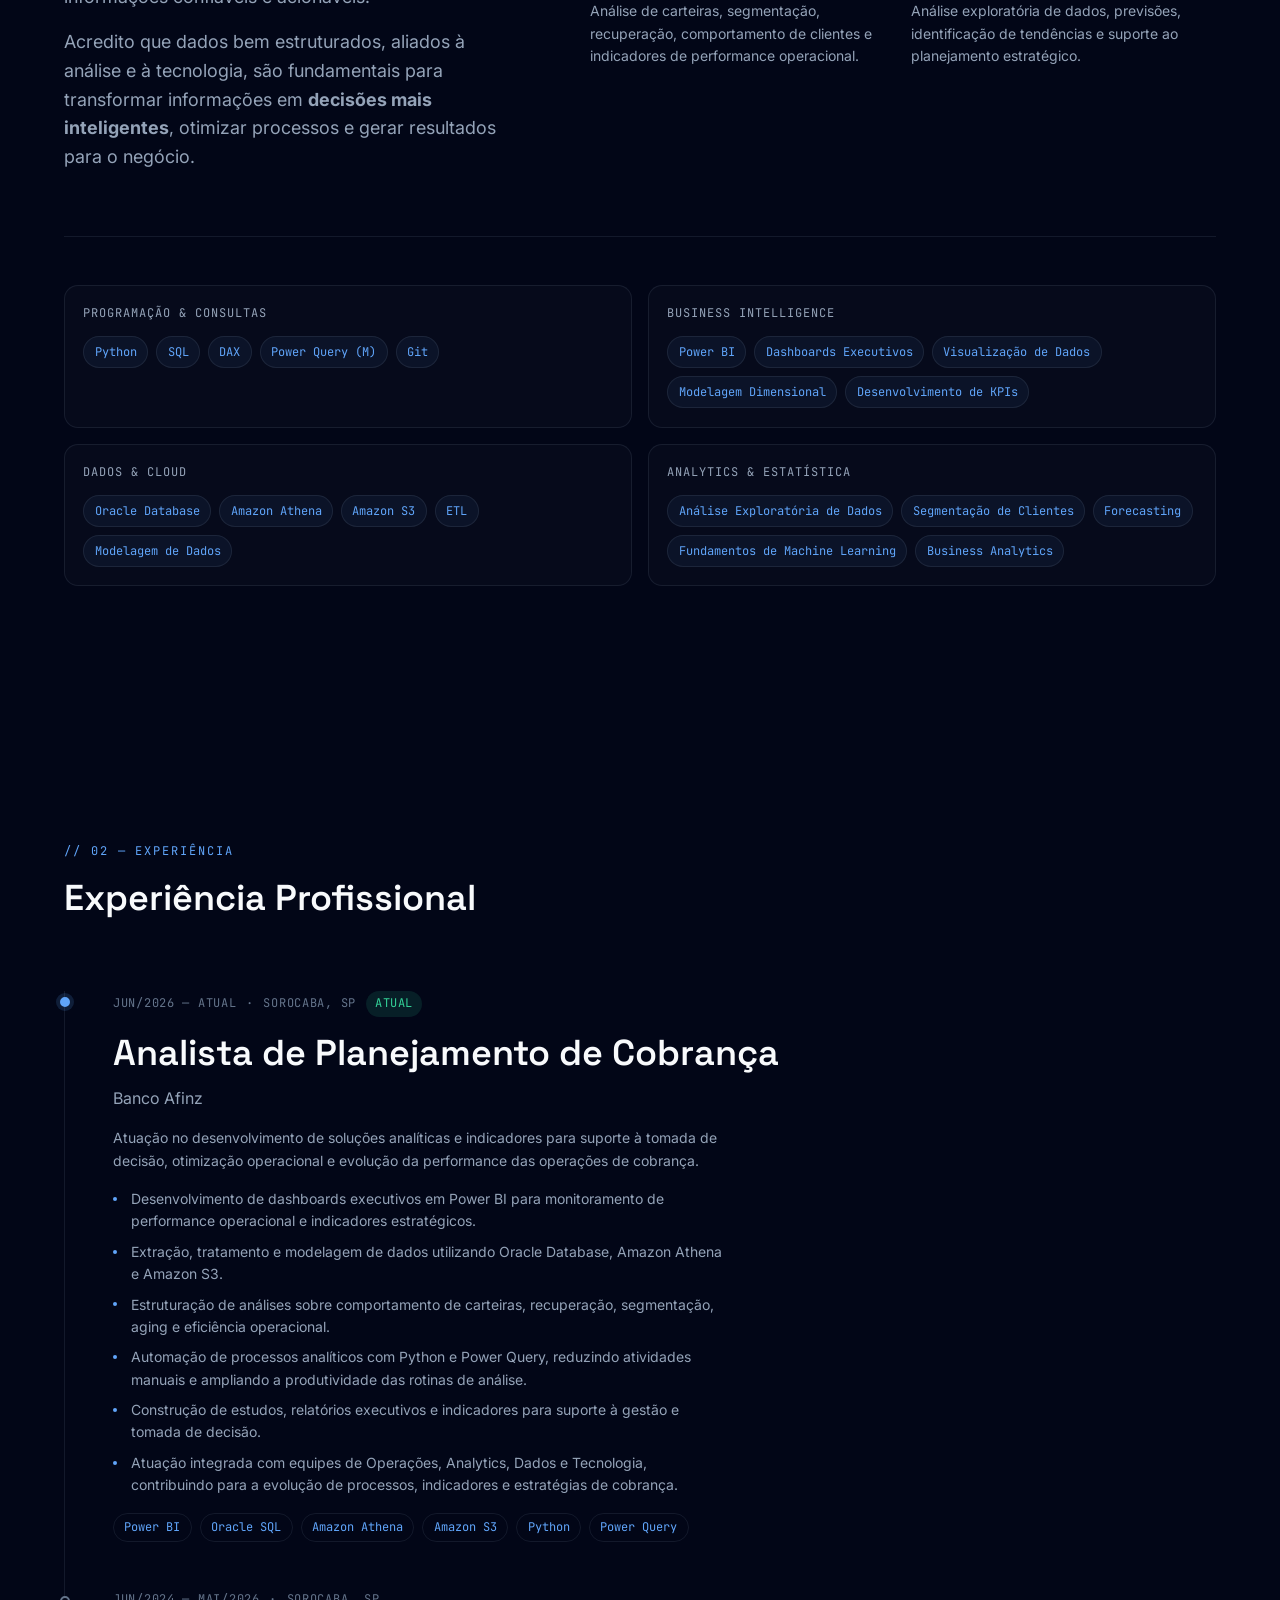
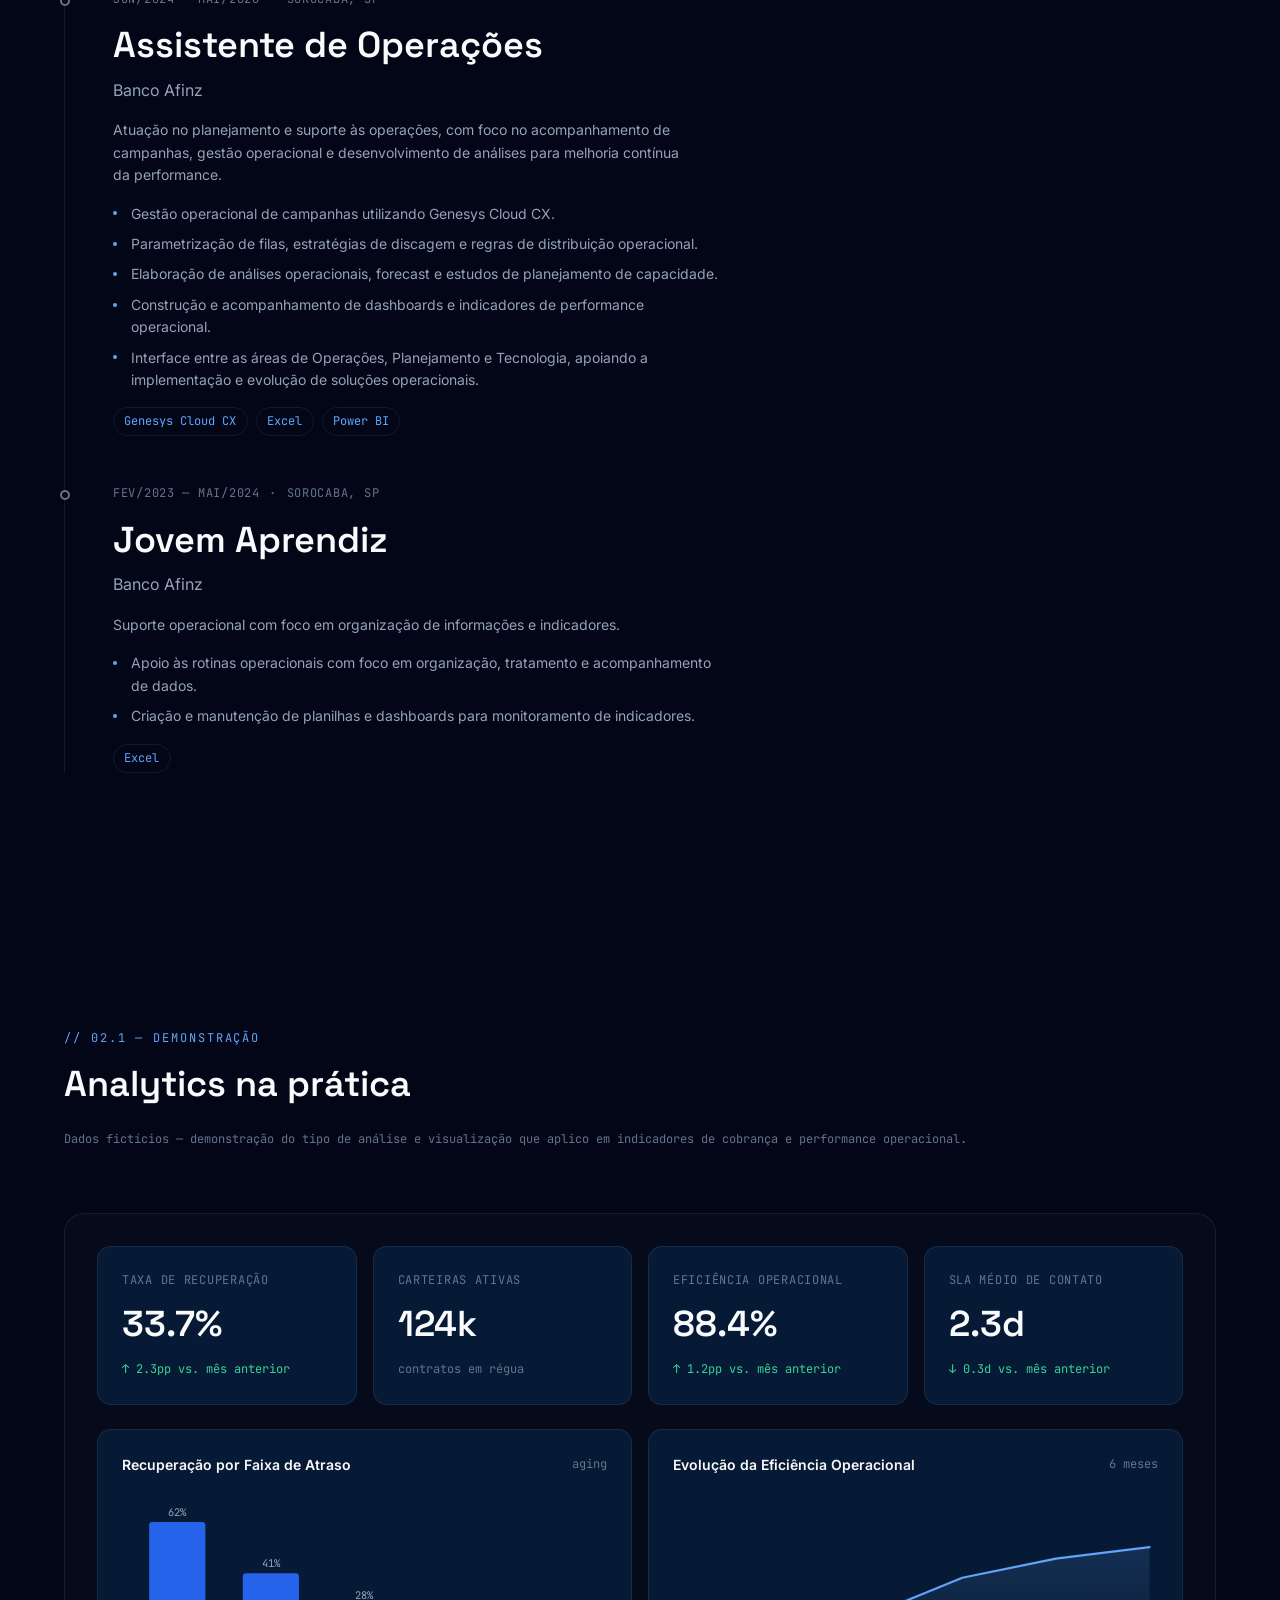
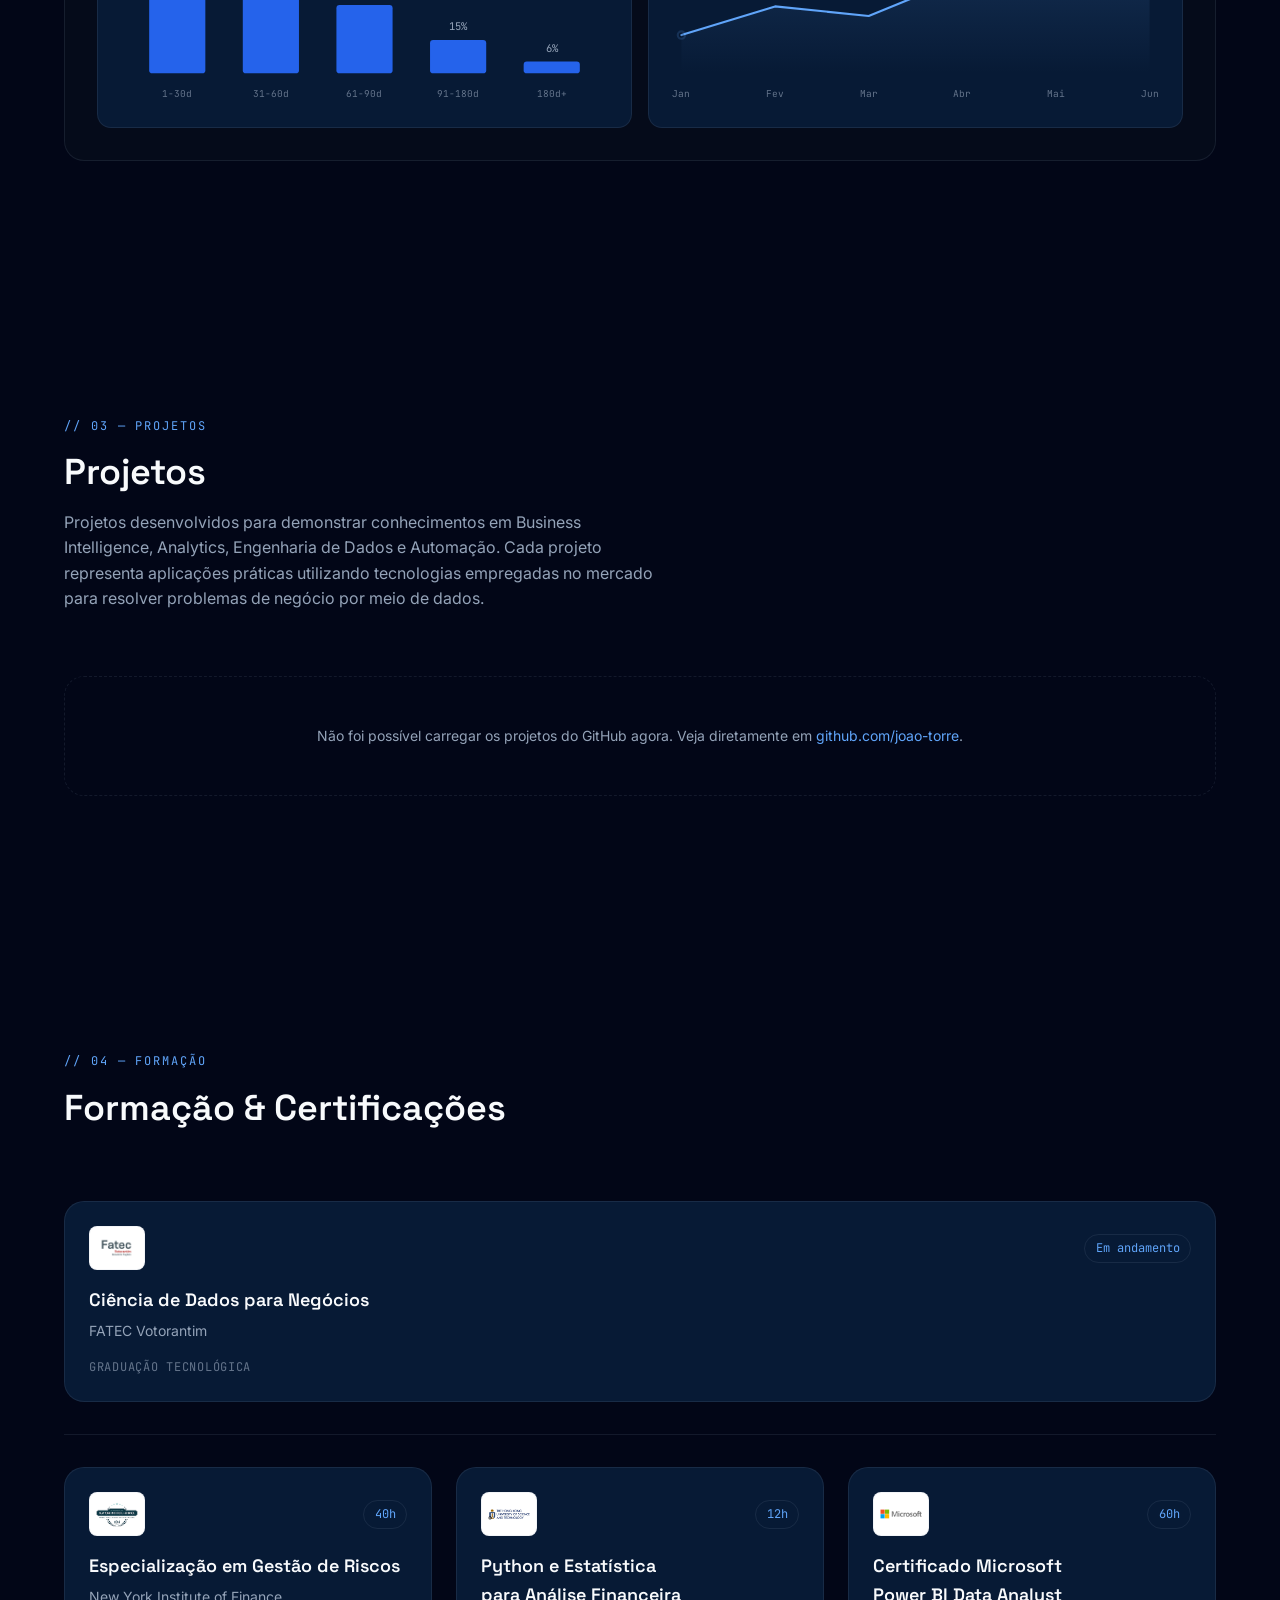
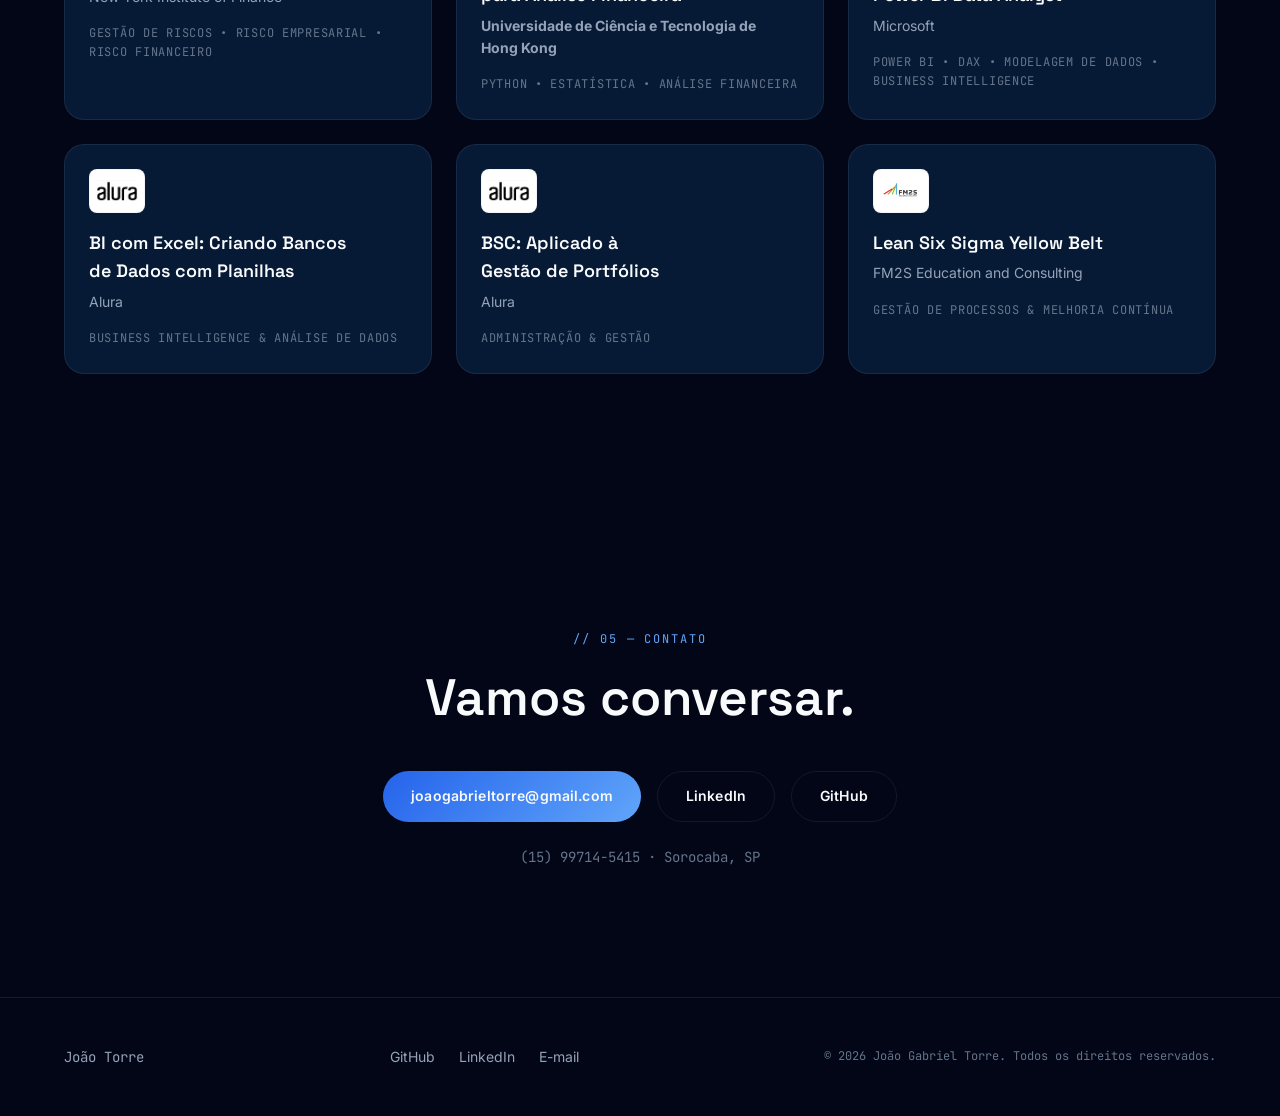
==== commit 5eb35c12: "sprint v12" ====
--- a/index.html
+++ b/index.html
@@ -137,13 +137,13 @@
               <h2 class="section-title" data-i18n="about.title">Sobre mim</h2>
             </div>
             <p class="about__text" data-i18n="about.p1">
-              🎓 Graduando em <strong>Ciência de Dados</strong> pela FATEC Votorantim e atualmente <strong>Analista de Planejamento de Cobrança no Banco Afinz</strong>.
+              Graduando em <strong>Ciência de Dados</strong> pela FATEC Votorantim e atualmente <strong>Analista de Planejamento de Cobrança no Banco Afinz</strong>.
             </p>
             <p class="about__text" data-i18n="about.p2">
-              💼 Minha atuação é voltada à <strong>transformação de dados em inteligência de negócio</strong>, desenvolvendo análises, dashboards e soluções que apoiam decisões estratégicas, aumentam a eficiência operacional e impulsionam resultados.
+              Minha atuação é voltada à <strong>transformação de dados em inteligência de negócio</strong>, desenvolvendo análises, dashboards e soluções que apoiam decisões estratégicas, aumentam a eficiência operacional e impulsionam resultados.
             </p>
             <p class="about__text" data-i18n="about.p3">
-              📊 Possuo experiência na extração, tratamento e modelagem de dados, construção de indicadores executivos e automação de processos, utilizando <strong>Python, SQL, Power BI, Oracle Database, Amazon Athena e Amazon S3</strong> para transformar dados em informações confiáveis e acionáveis.
+              Possuo experiência na extração, tratamento e modelagem de dados, construção de indicadores executivos e automação de processos, utilizando <strong>Python, SQL, Power BI, Oracle Database, Amazon Athena e Amazon S3</strong> para transformar dados em informações confiáveis e acionáveis.
             </p>
             <p class="about__text" data-i18n="about.p4">
               Acredito que dados bem estruturados, aliados à análise e à tecnologia, são fundamentais para transformar informações em <strong>decisões mais inteligentes</strong>, otimizar processos e gerar resultados para o negócio.
--- a/assets/css/style.css
+++ b/assets/css/style.css
@@ -192,7 +192,7 @@
   display: grid;
   grid-template-columns: 0.85fr 1.15fr;
   gap: var(--space-6);
-  align-items: start;
+  align-items: center;
 }
 
 .about__intro {
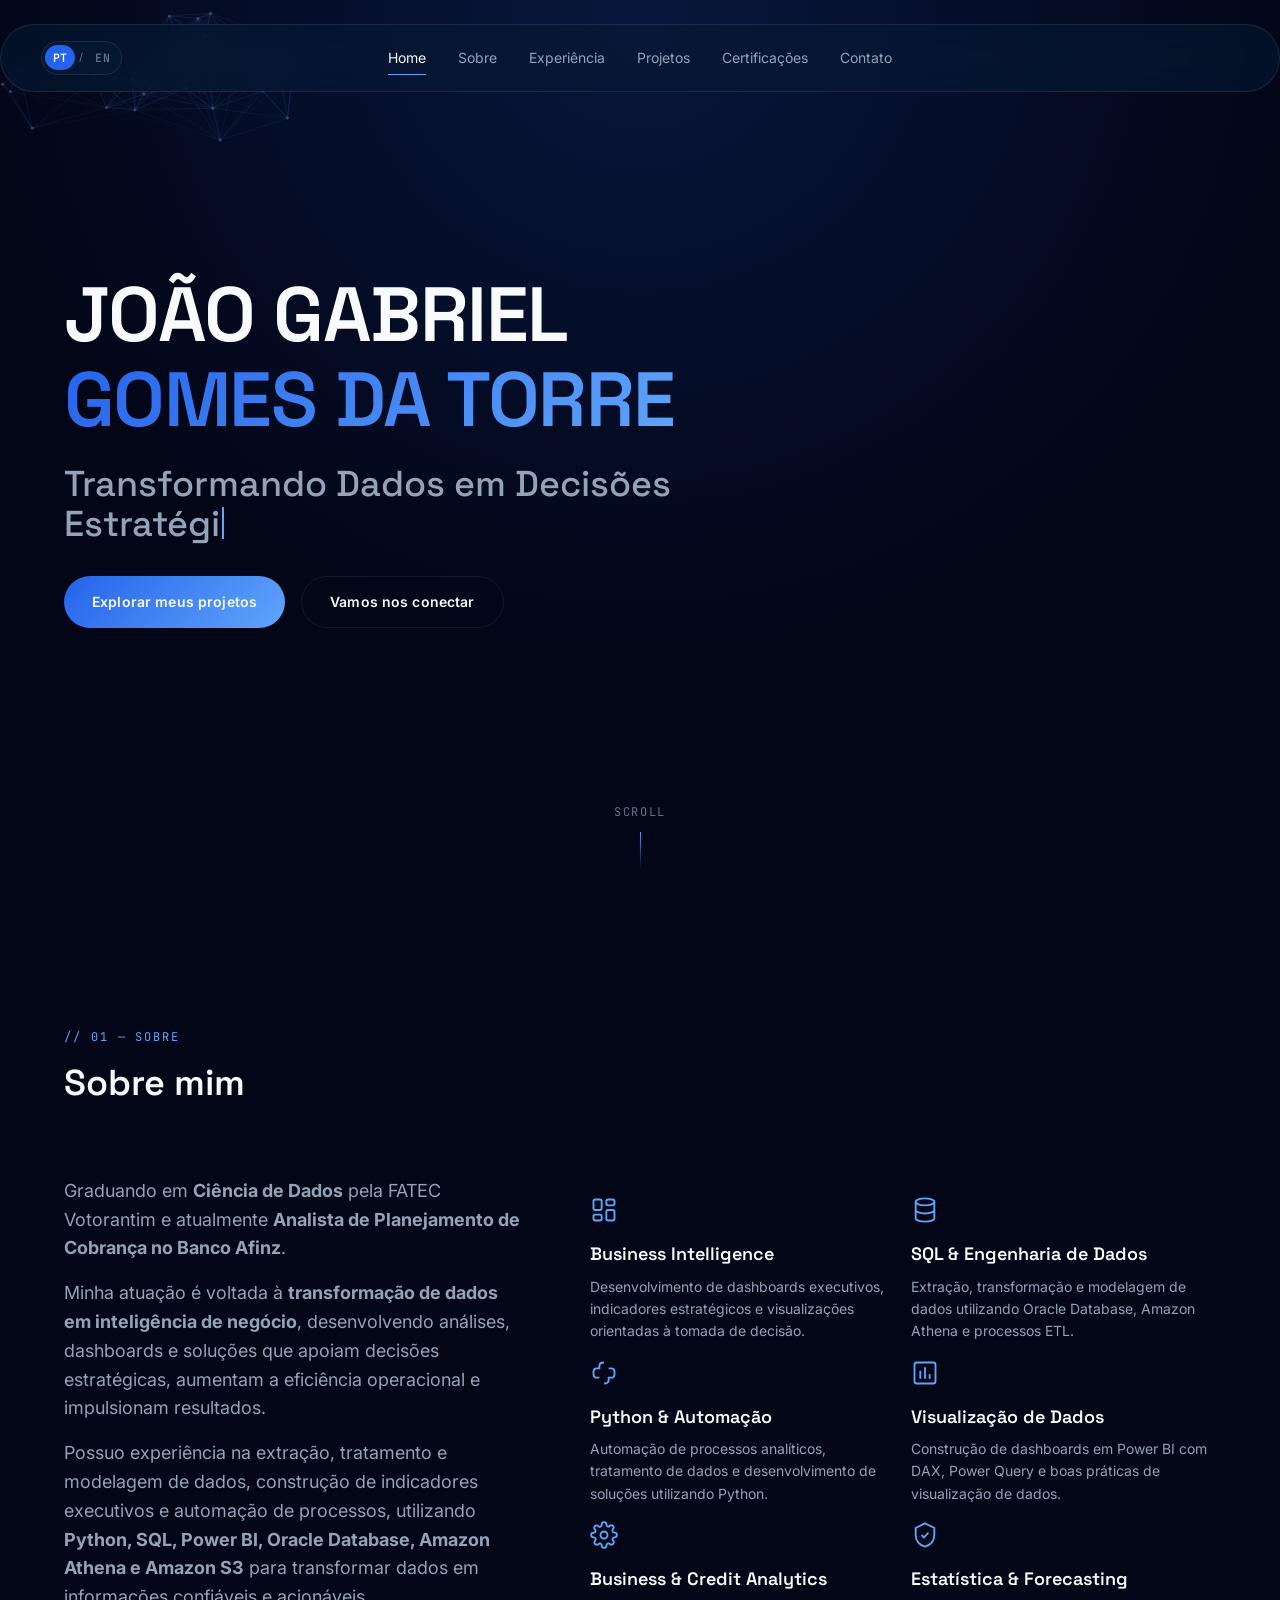
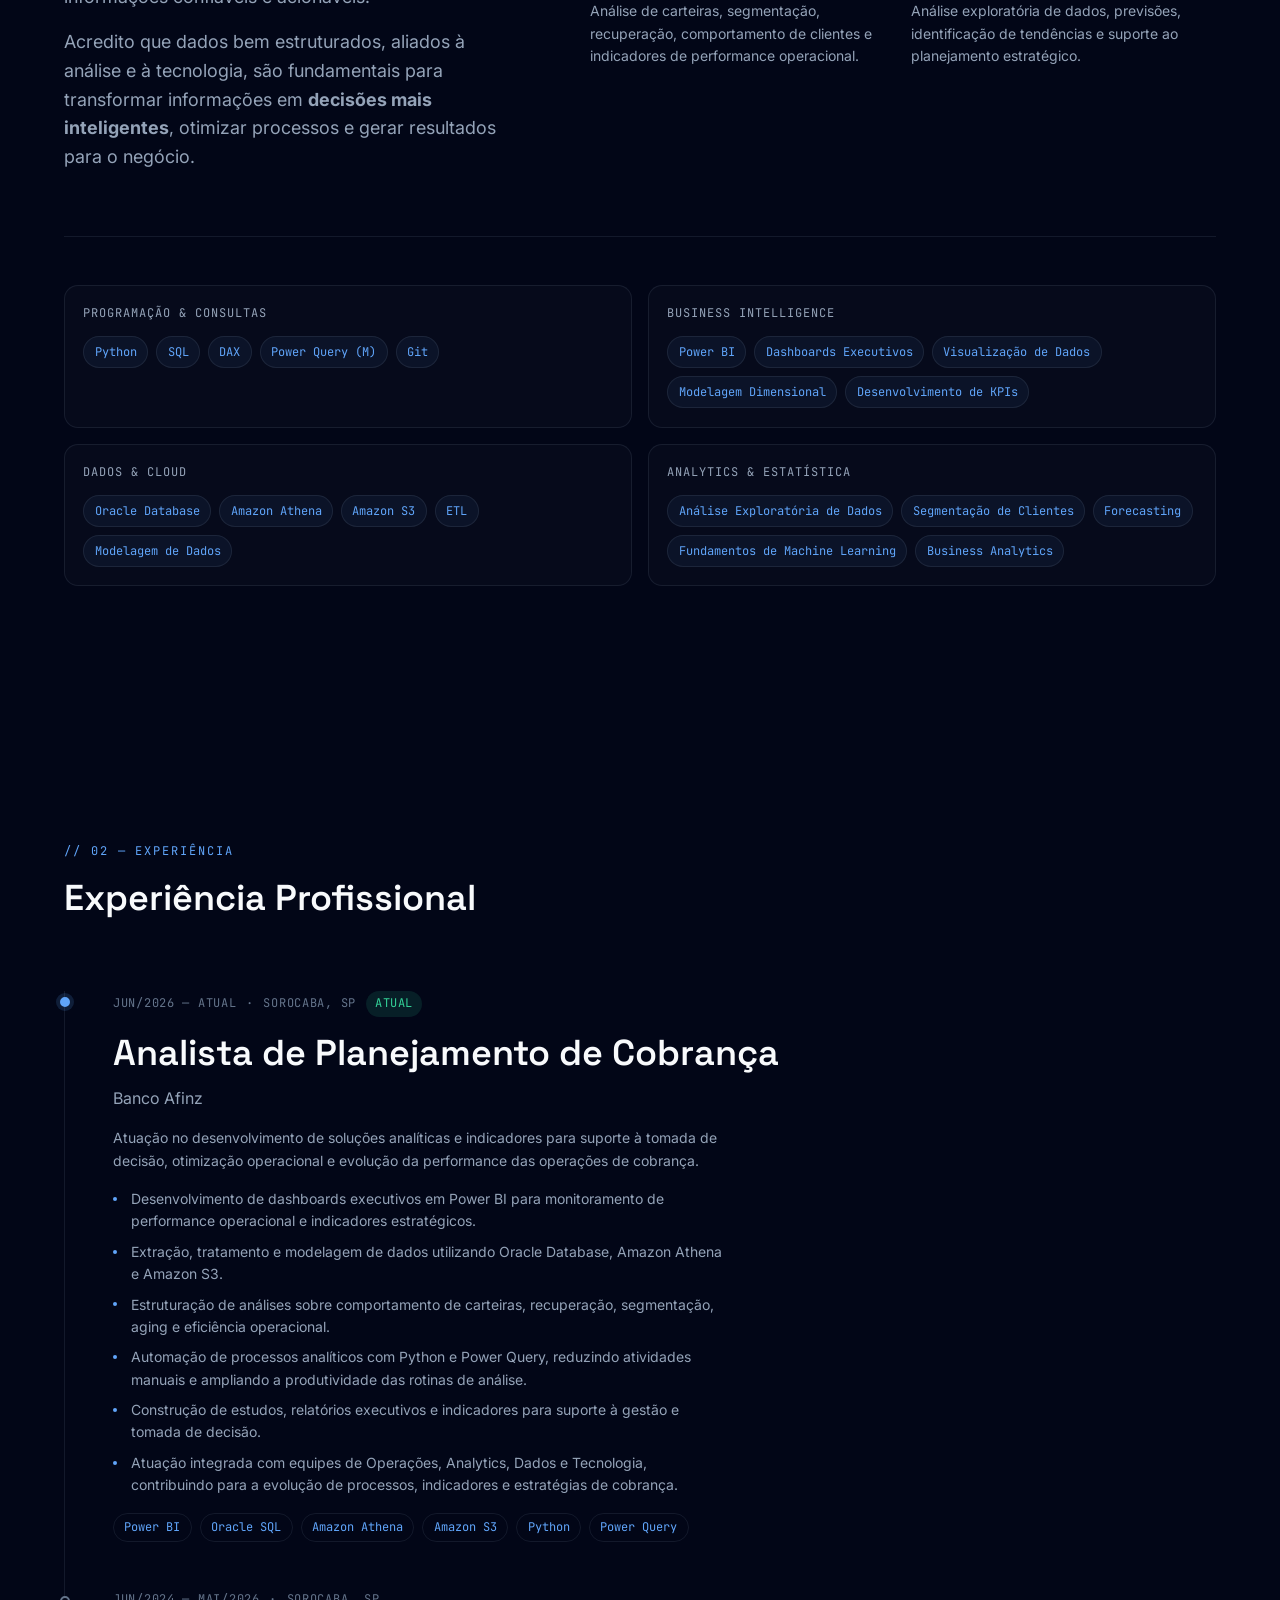
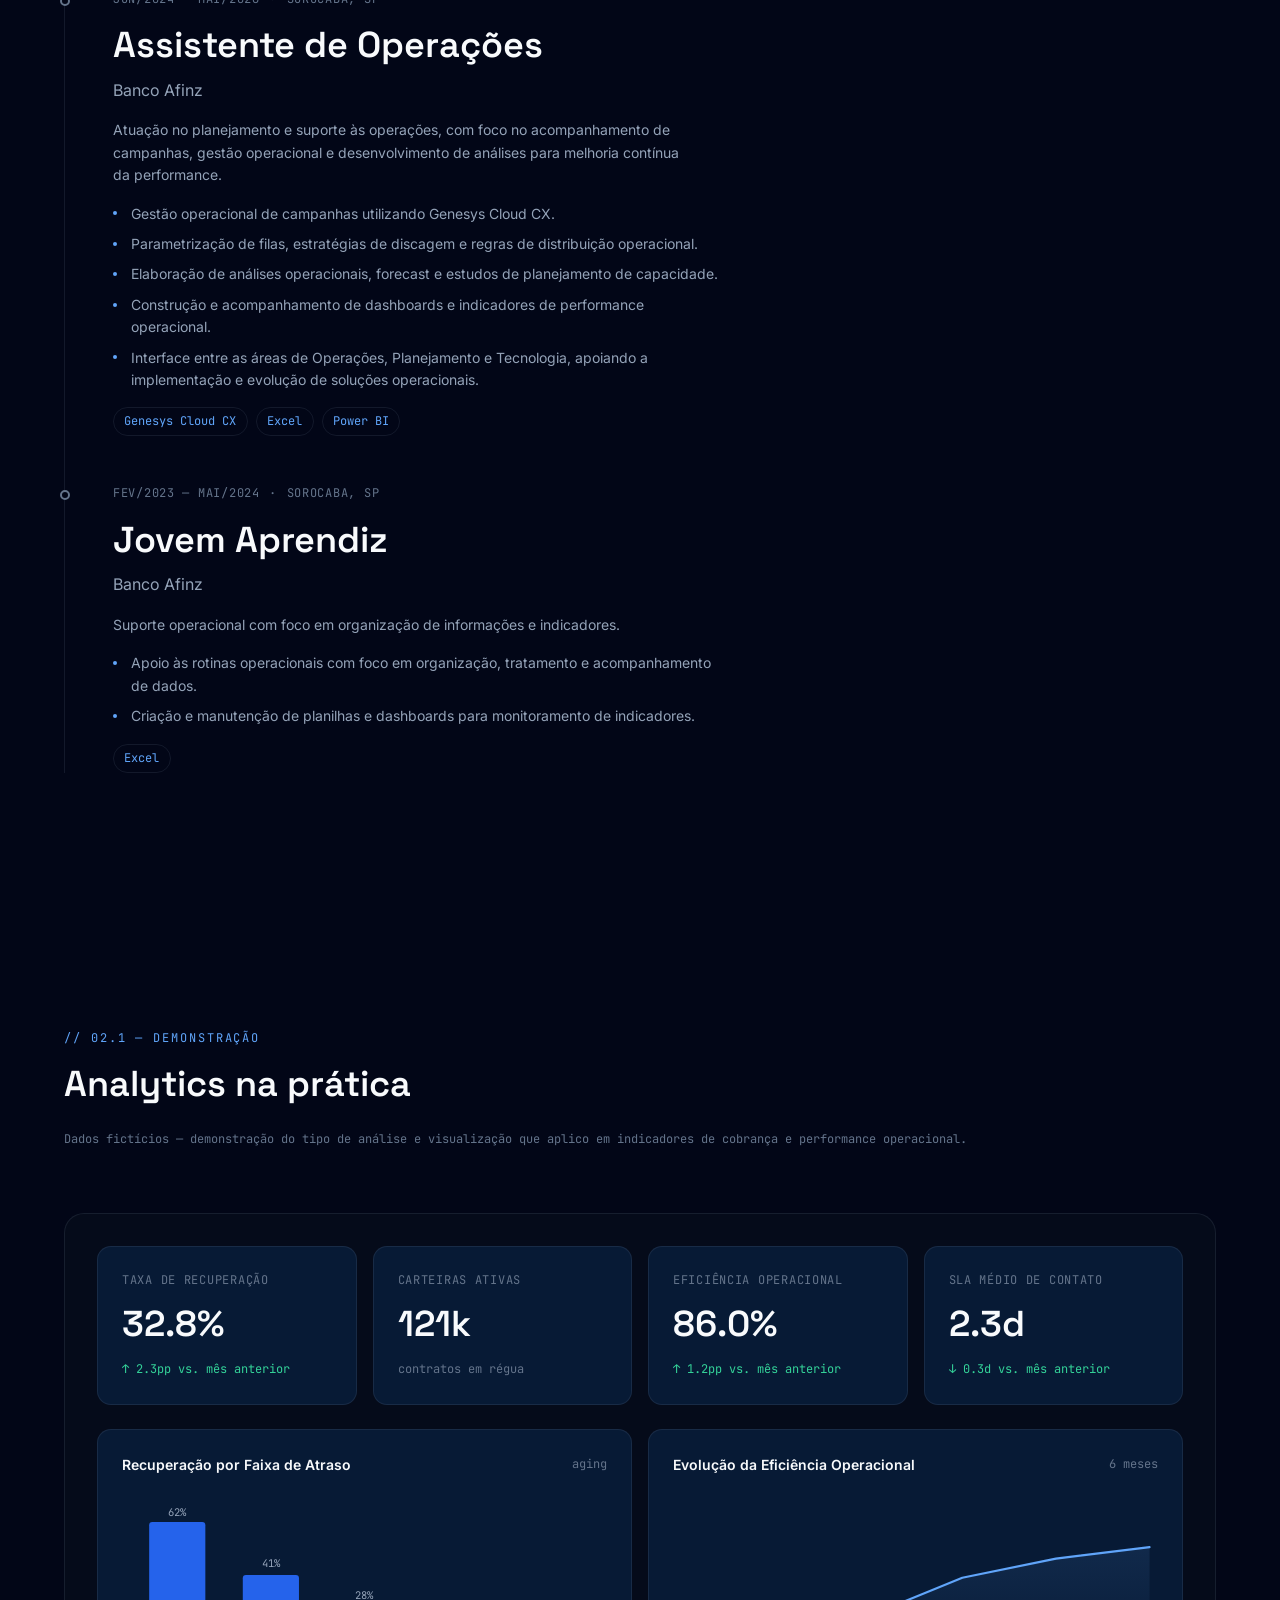
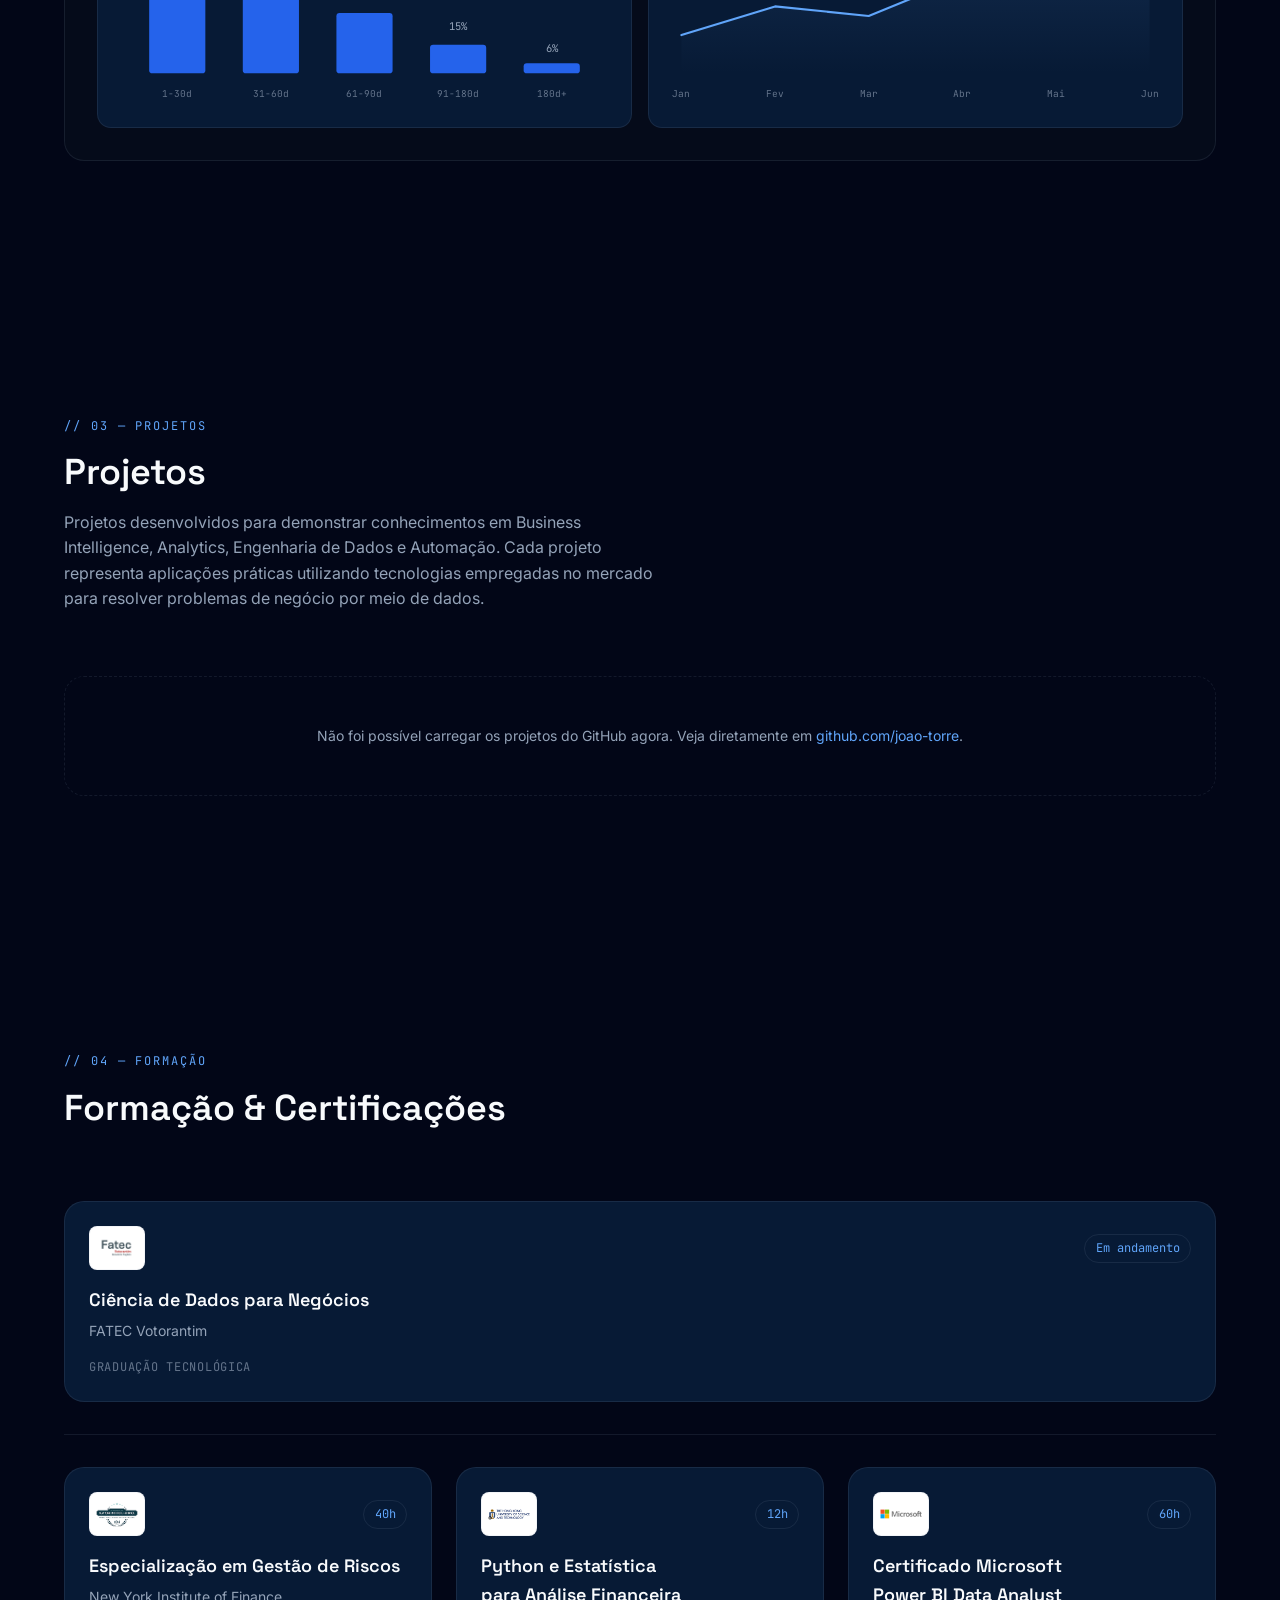
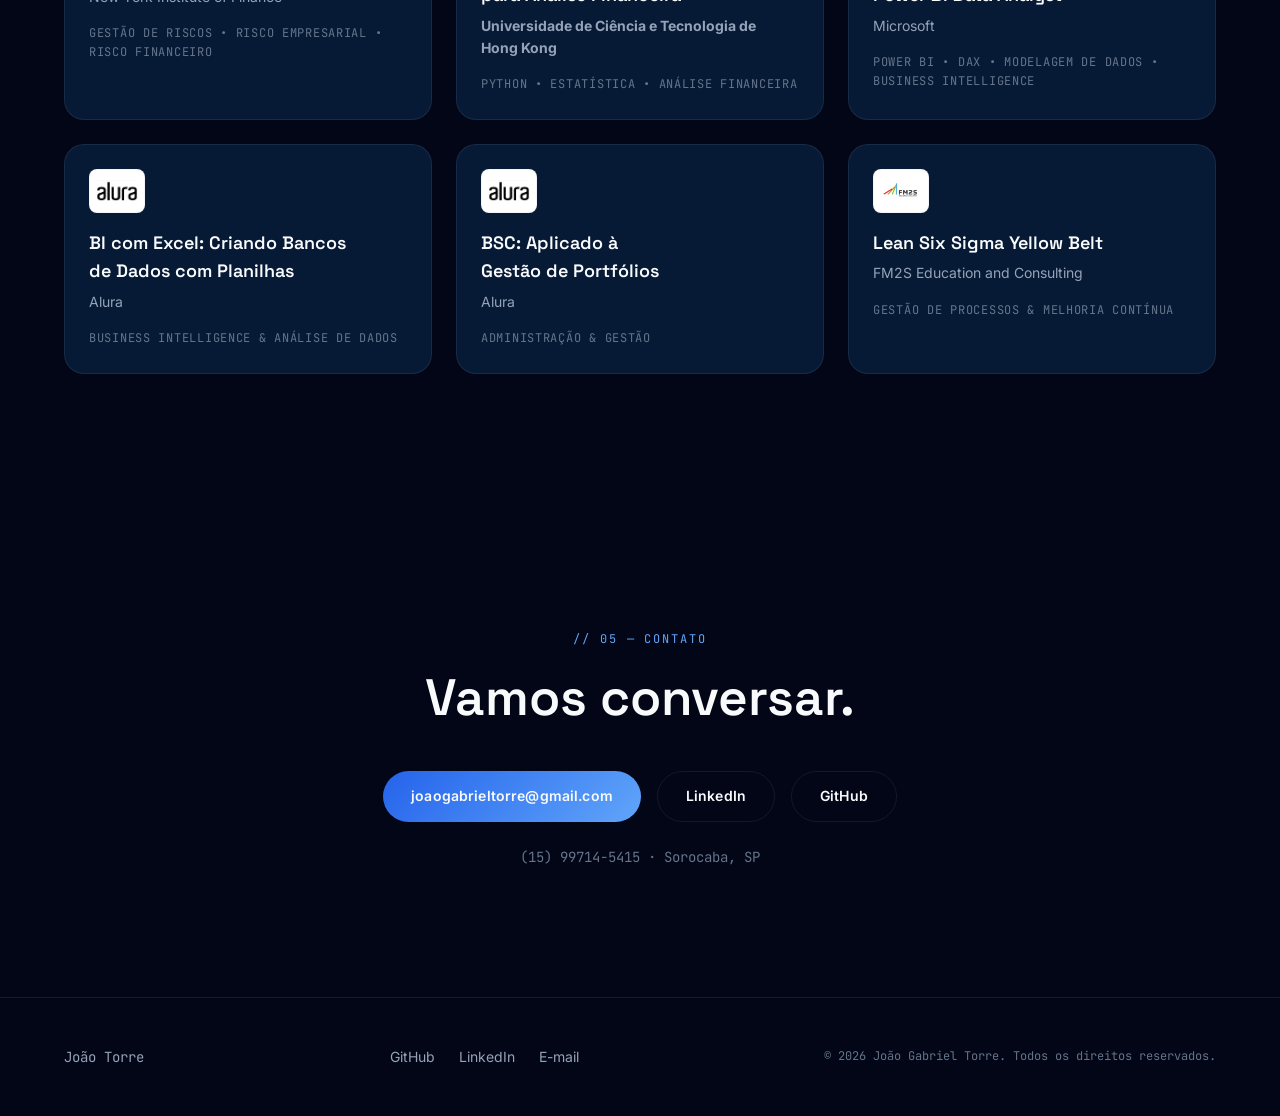
==== commit 965d3bd7: "sprint v8" ====
--- a/index.html
+++ b/index.html
@@ -54,6 +54,14 @@
     "knowsAbout": ["Business Intelligence", "Power BI", "Oracle SQL", "Python", "Risk Analytics", "Data Analysis"]
   }
   </script>
+  <!-- Vercel Web Analytics -->
+  <script>
+    window.va = window.va || function () {
+      (window.vaq = window.vaq || []).push(arguments);
+    };
+  </script>
+  <script defer src="/_vercel/insights/script.js"></script>
+
 </head>
 <body class="is-loading">
 
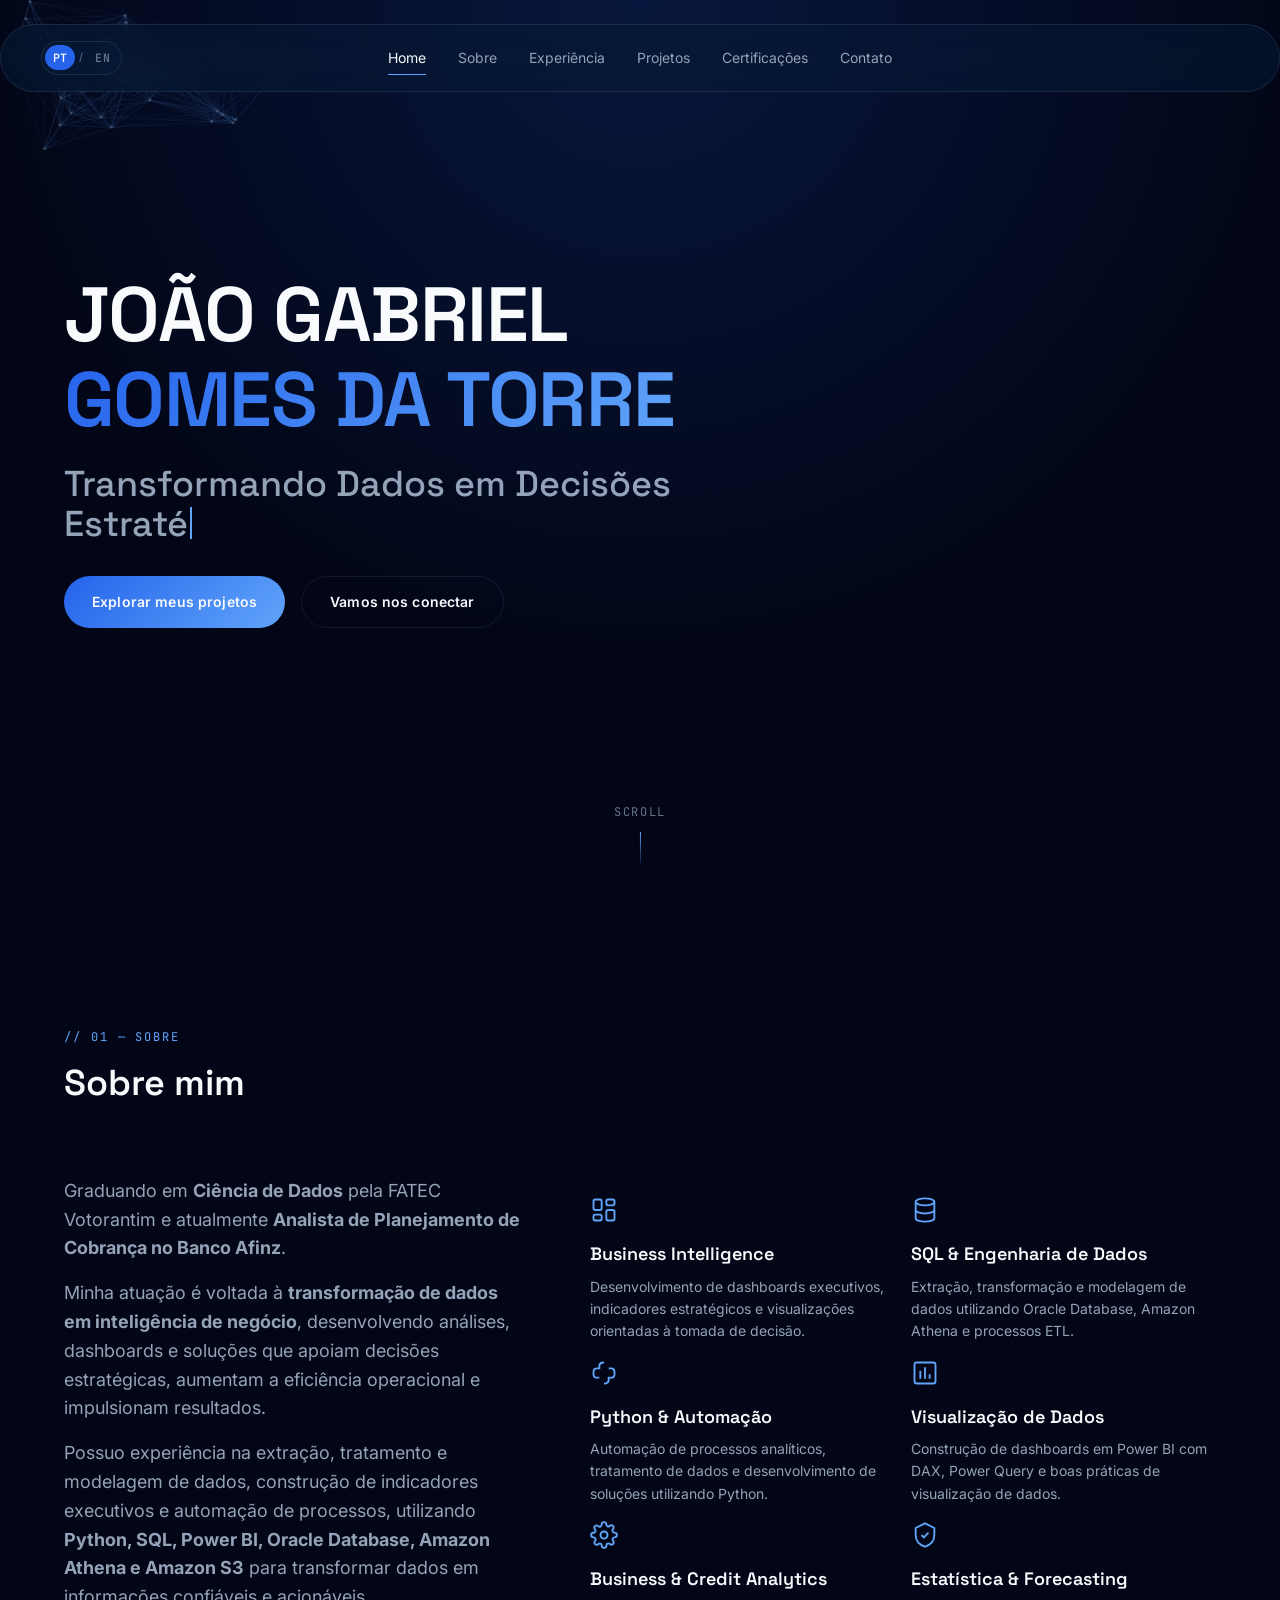
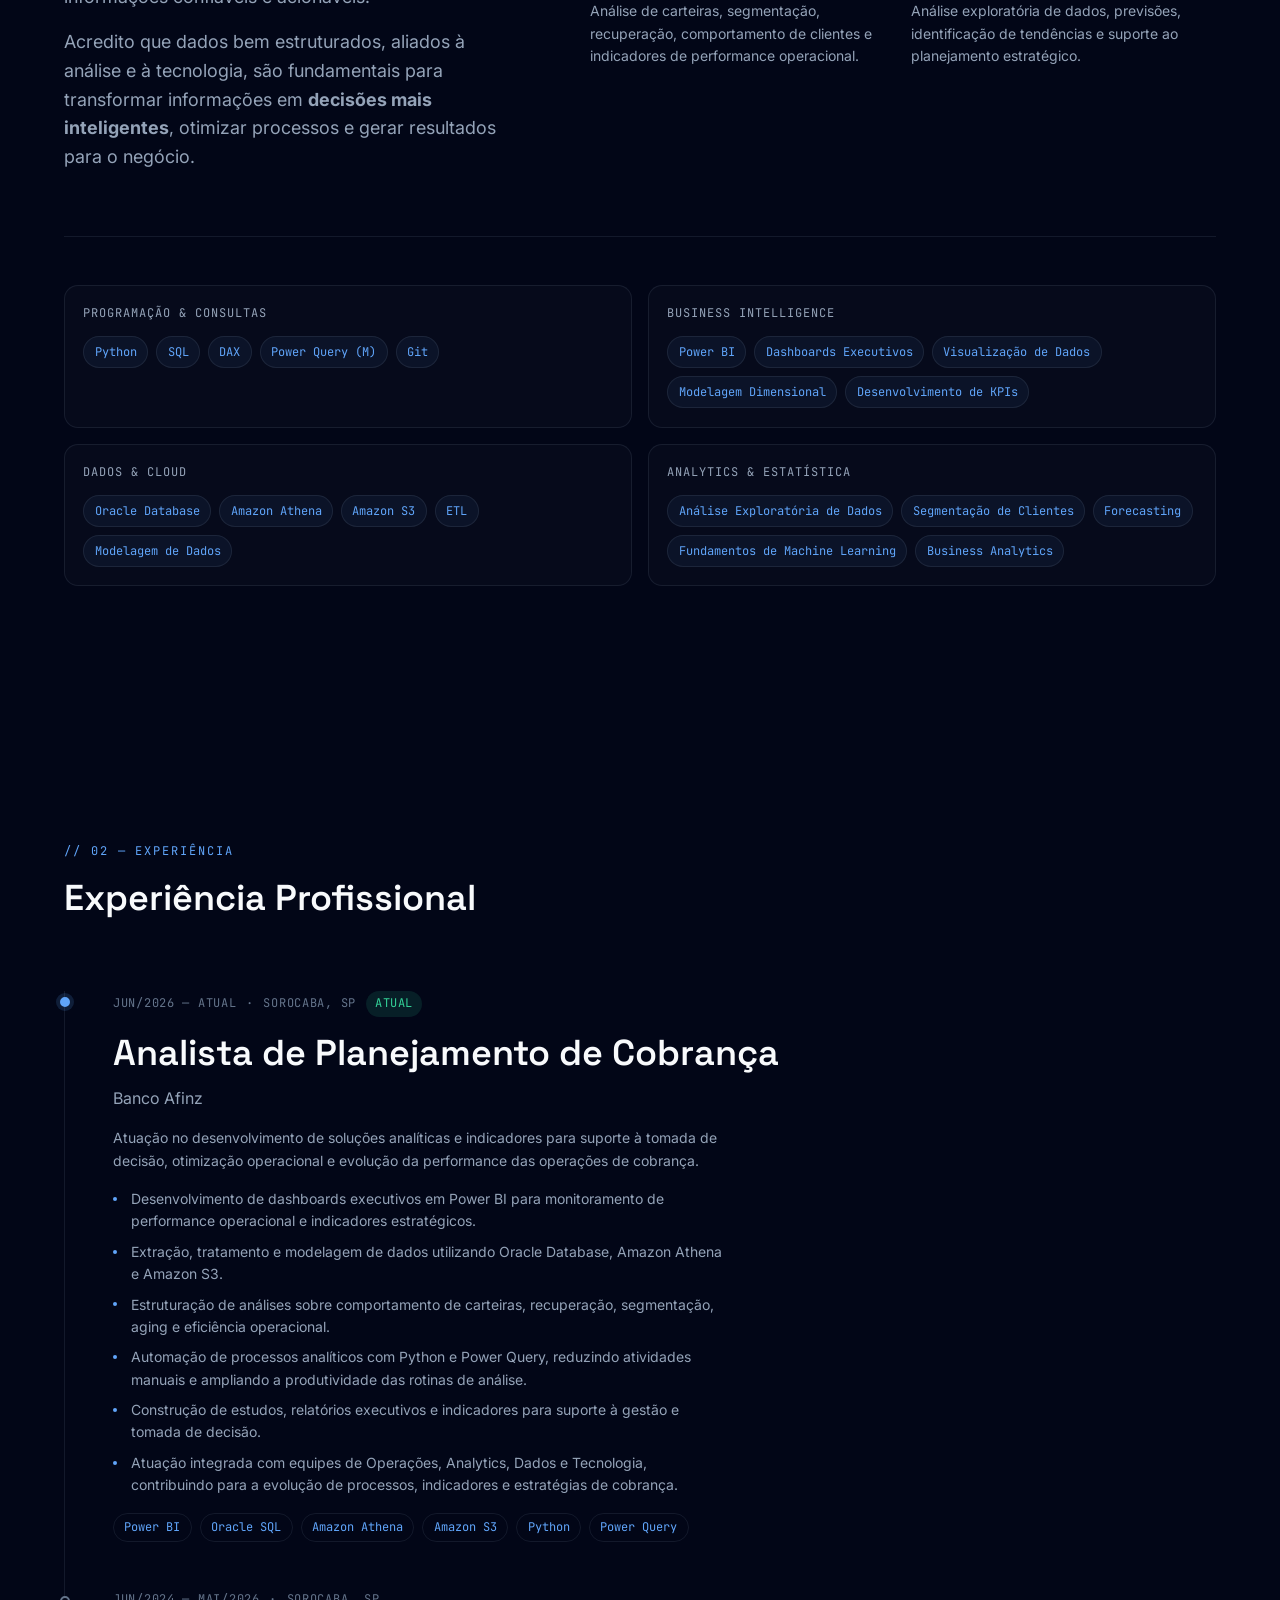
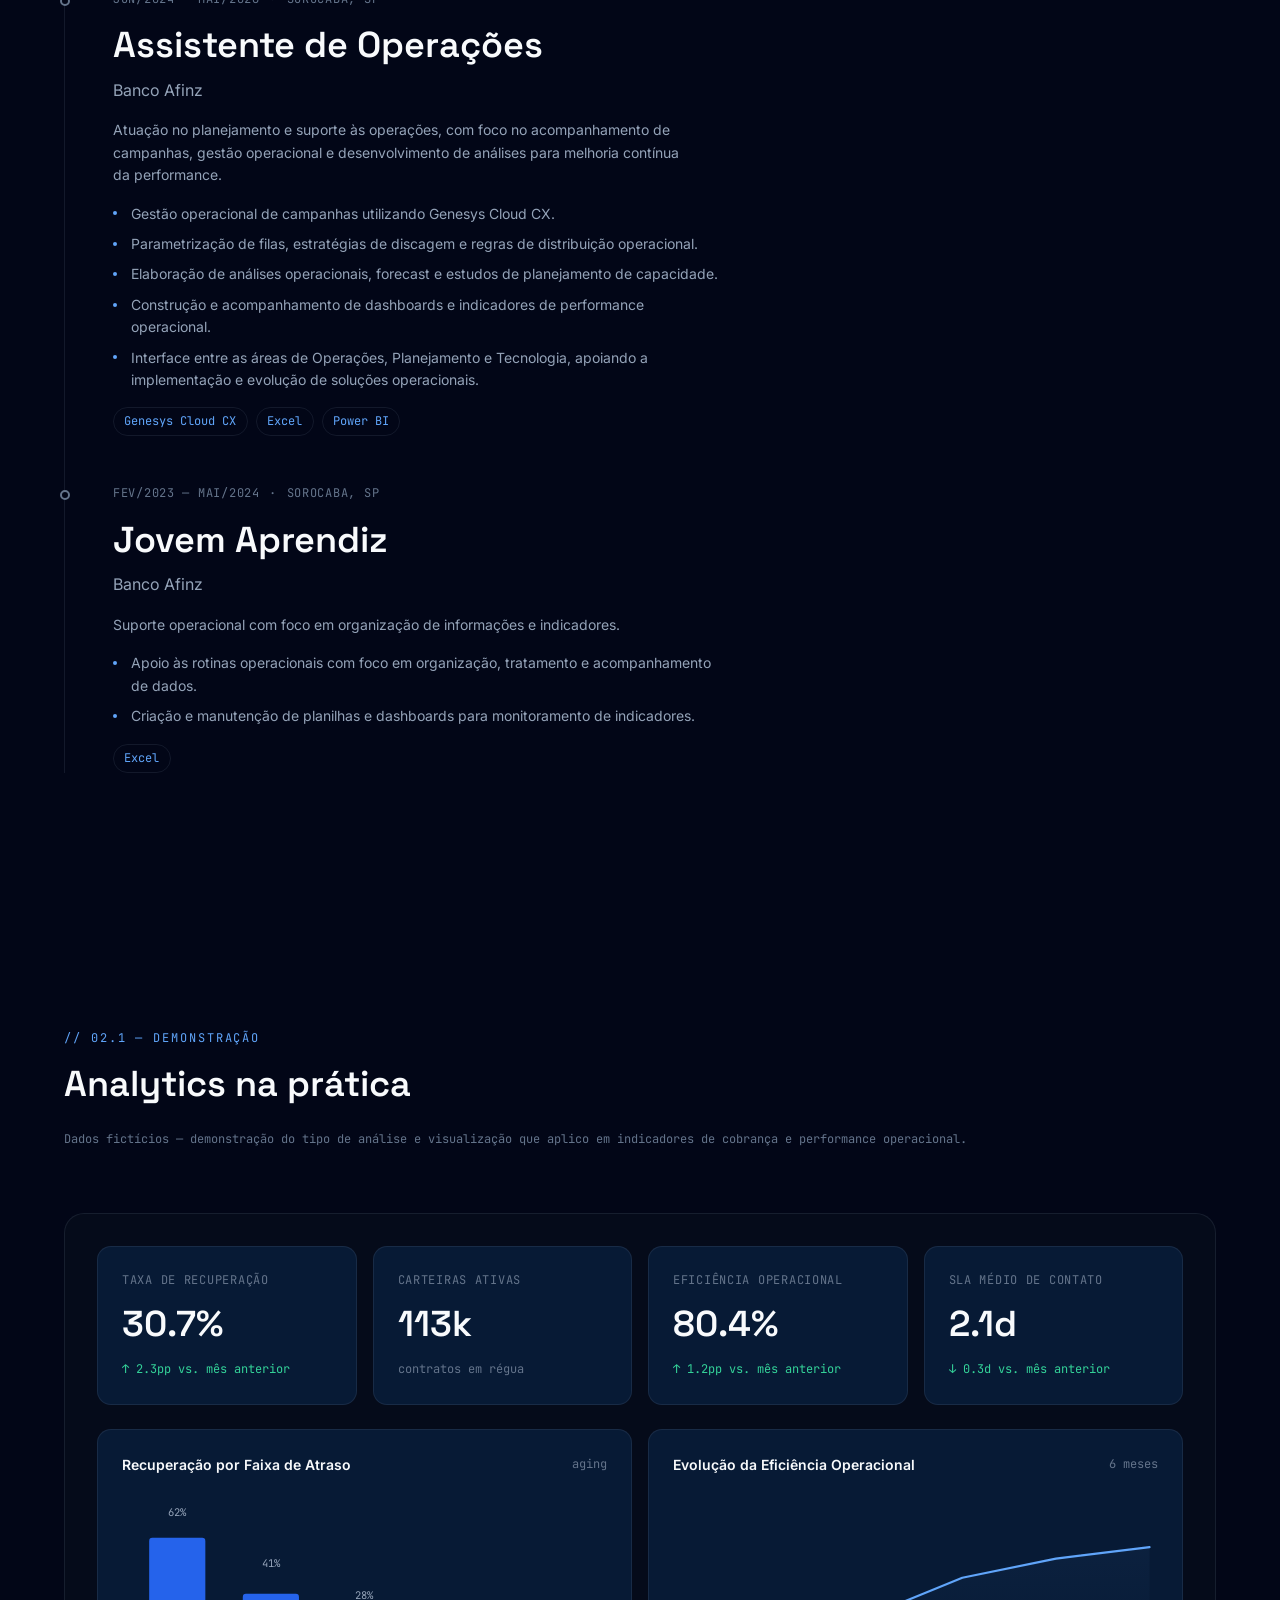
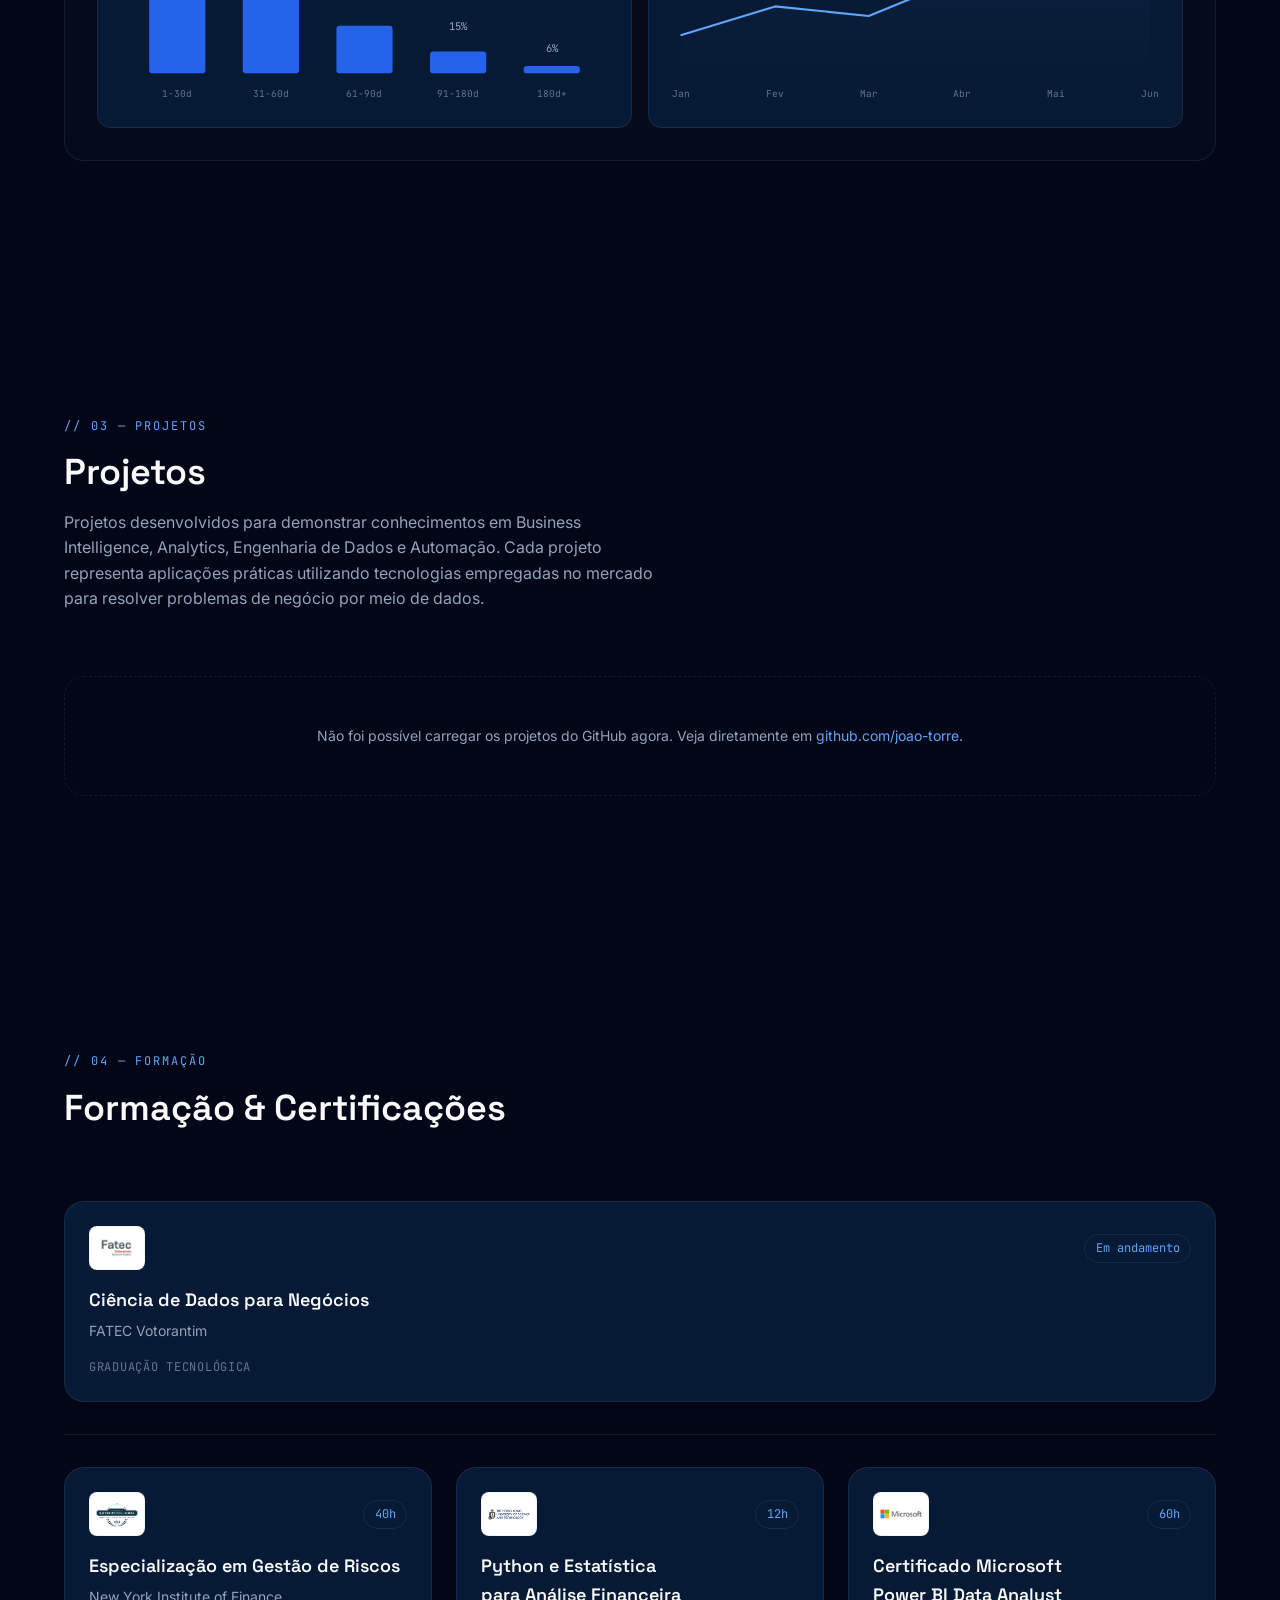
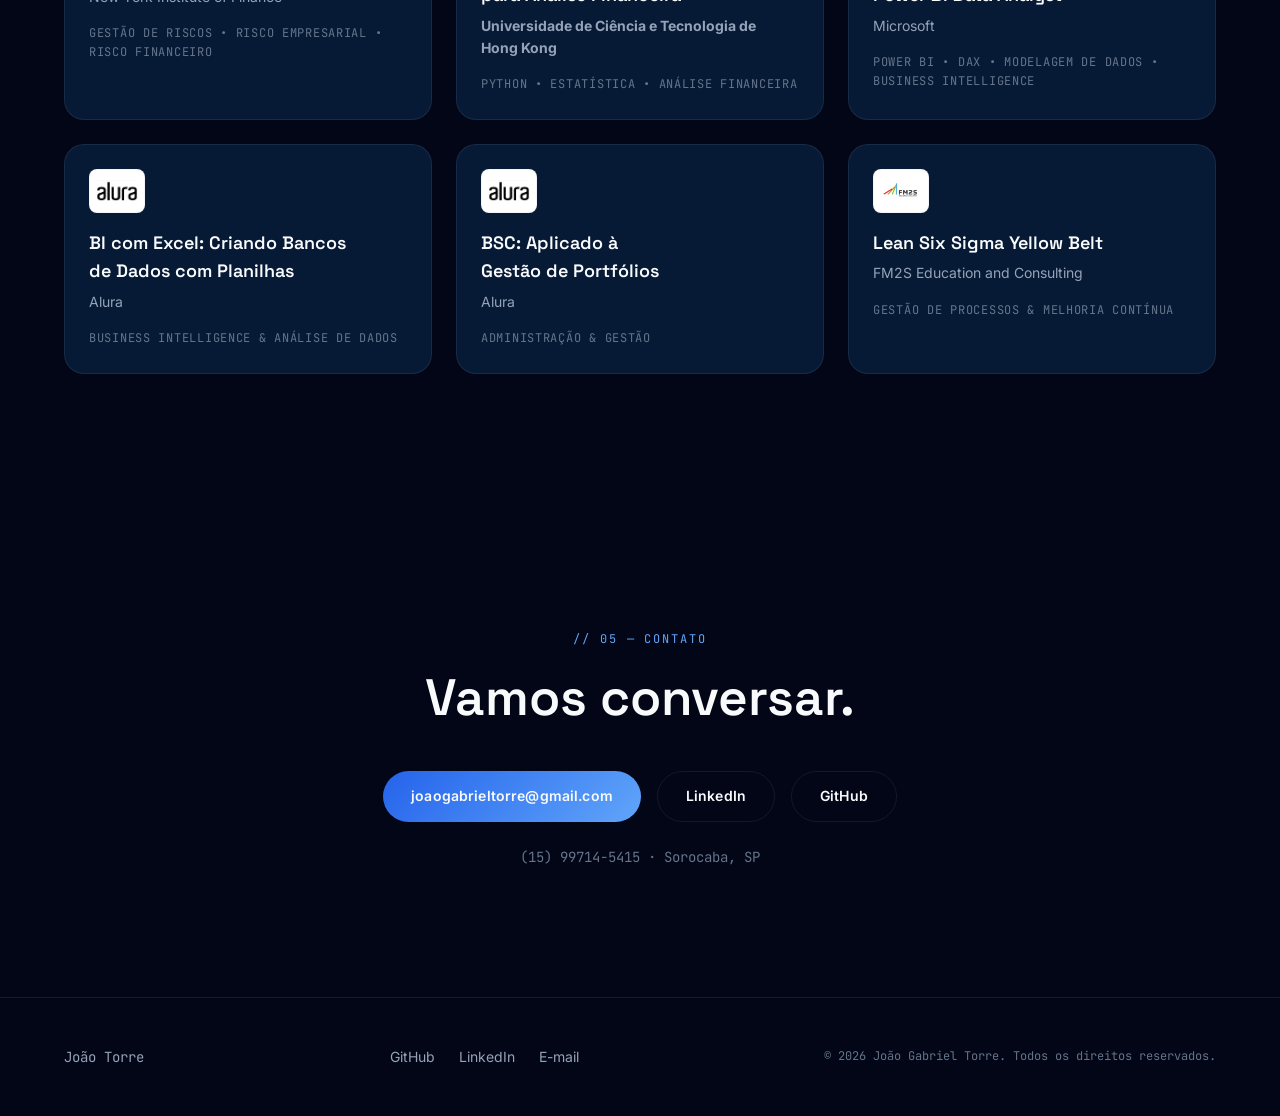
==== commit 3b2d25bf: "sprint v9" ====
--- a/index.html
+++ b/index.html
@@ -54,14 +54,6 @@
     "knowsAbout": ["Business Intelligence", "Power BI", "Oracle SQL", "Python", "Risk Analytics", "Data Analysis"]
   }
   </script>
-  <!-- Vercel Web Analytics -->
-  <script>
-    window.va = window.va || function () {
-      (window.vaq = window.vaq || []).push(arguments);
-    };
-  </script>
-  <script defer src="/_vercel/insights/script.js"></script>
-
 </head>
 <body class="is-loading">
 
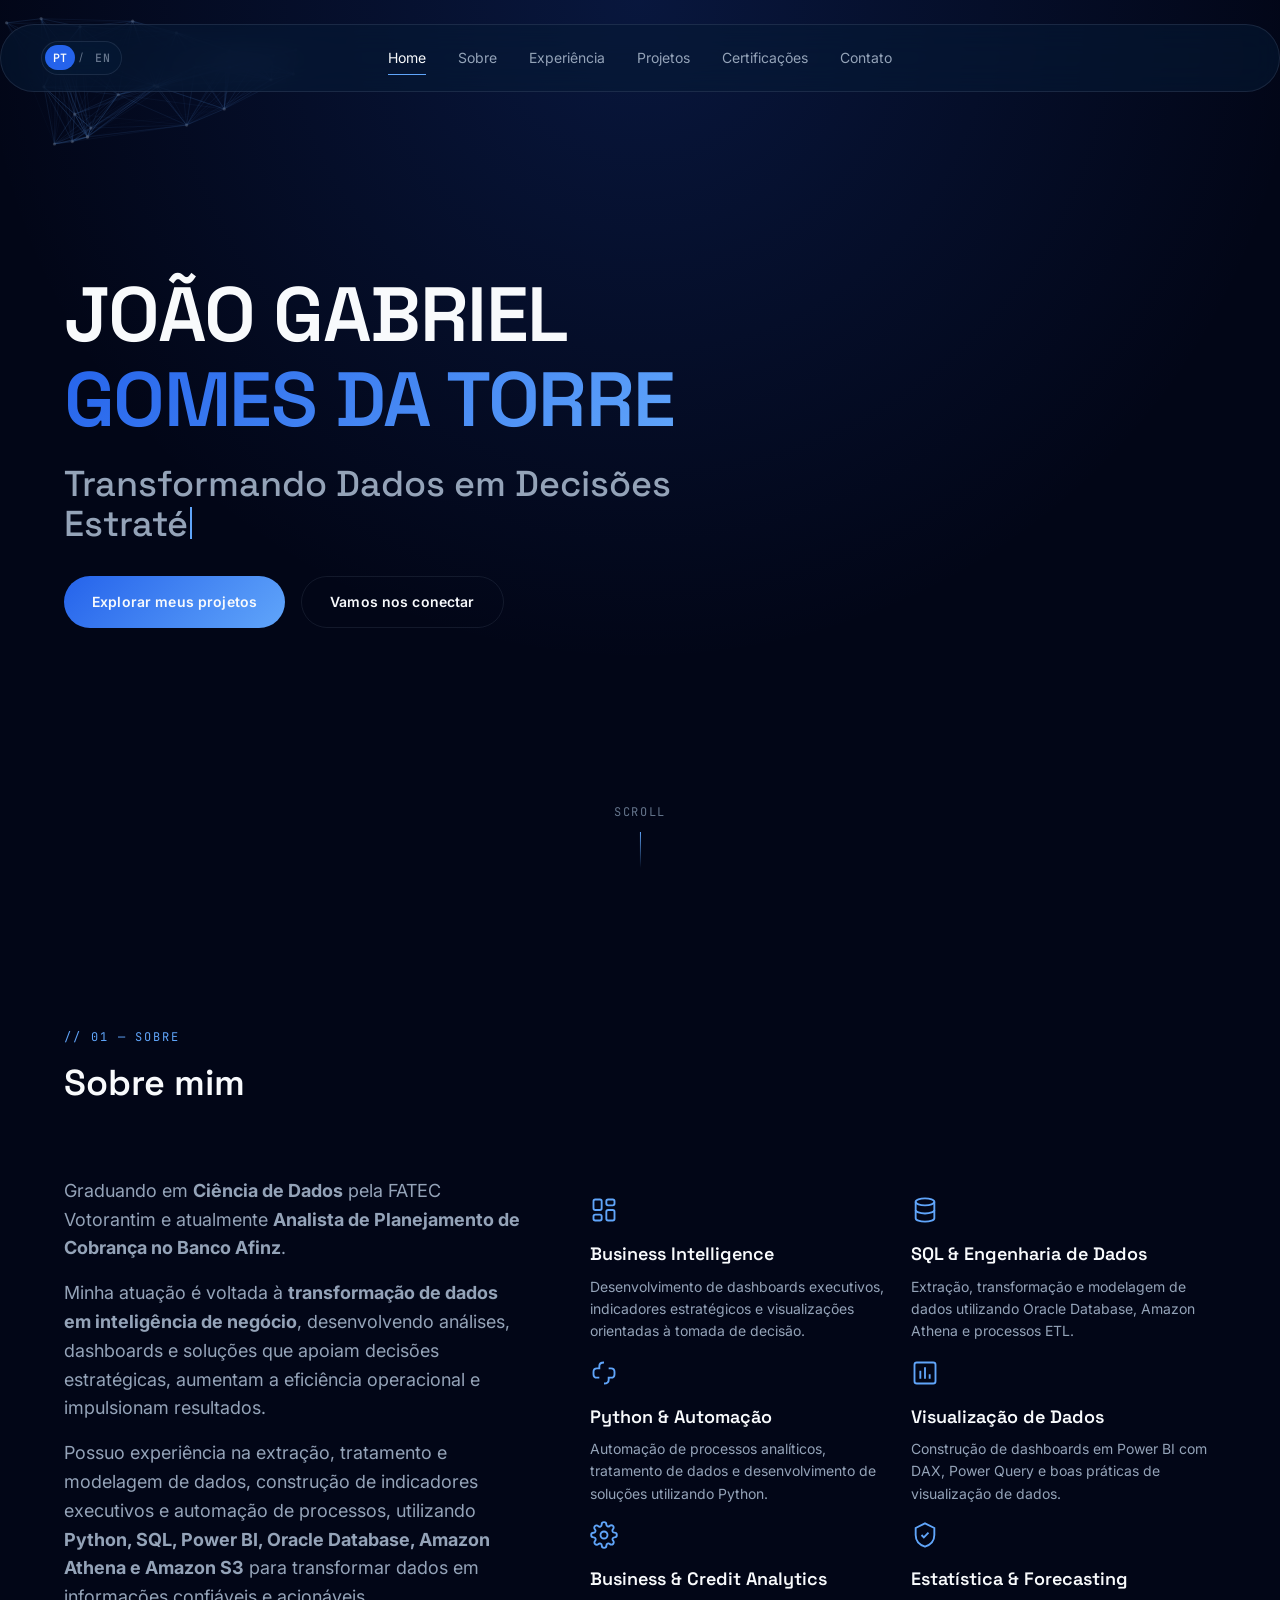
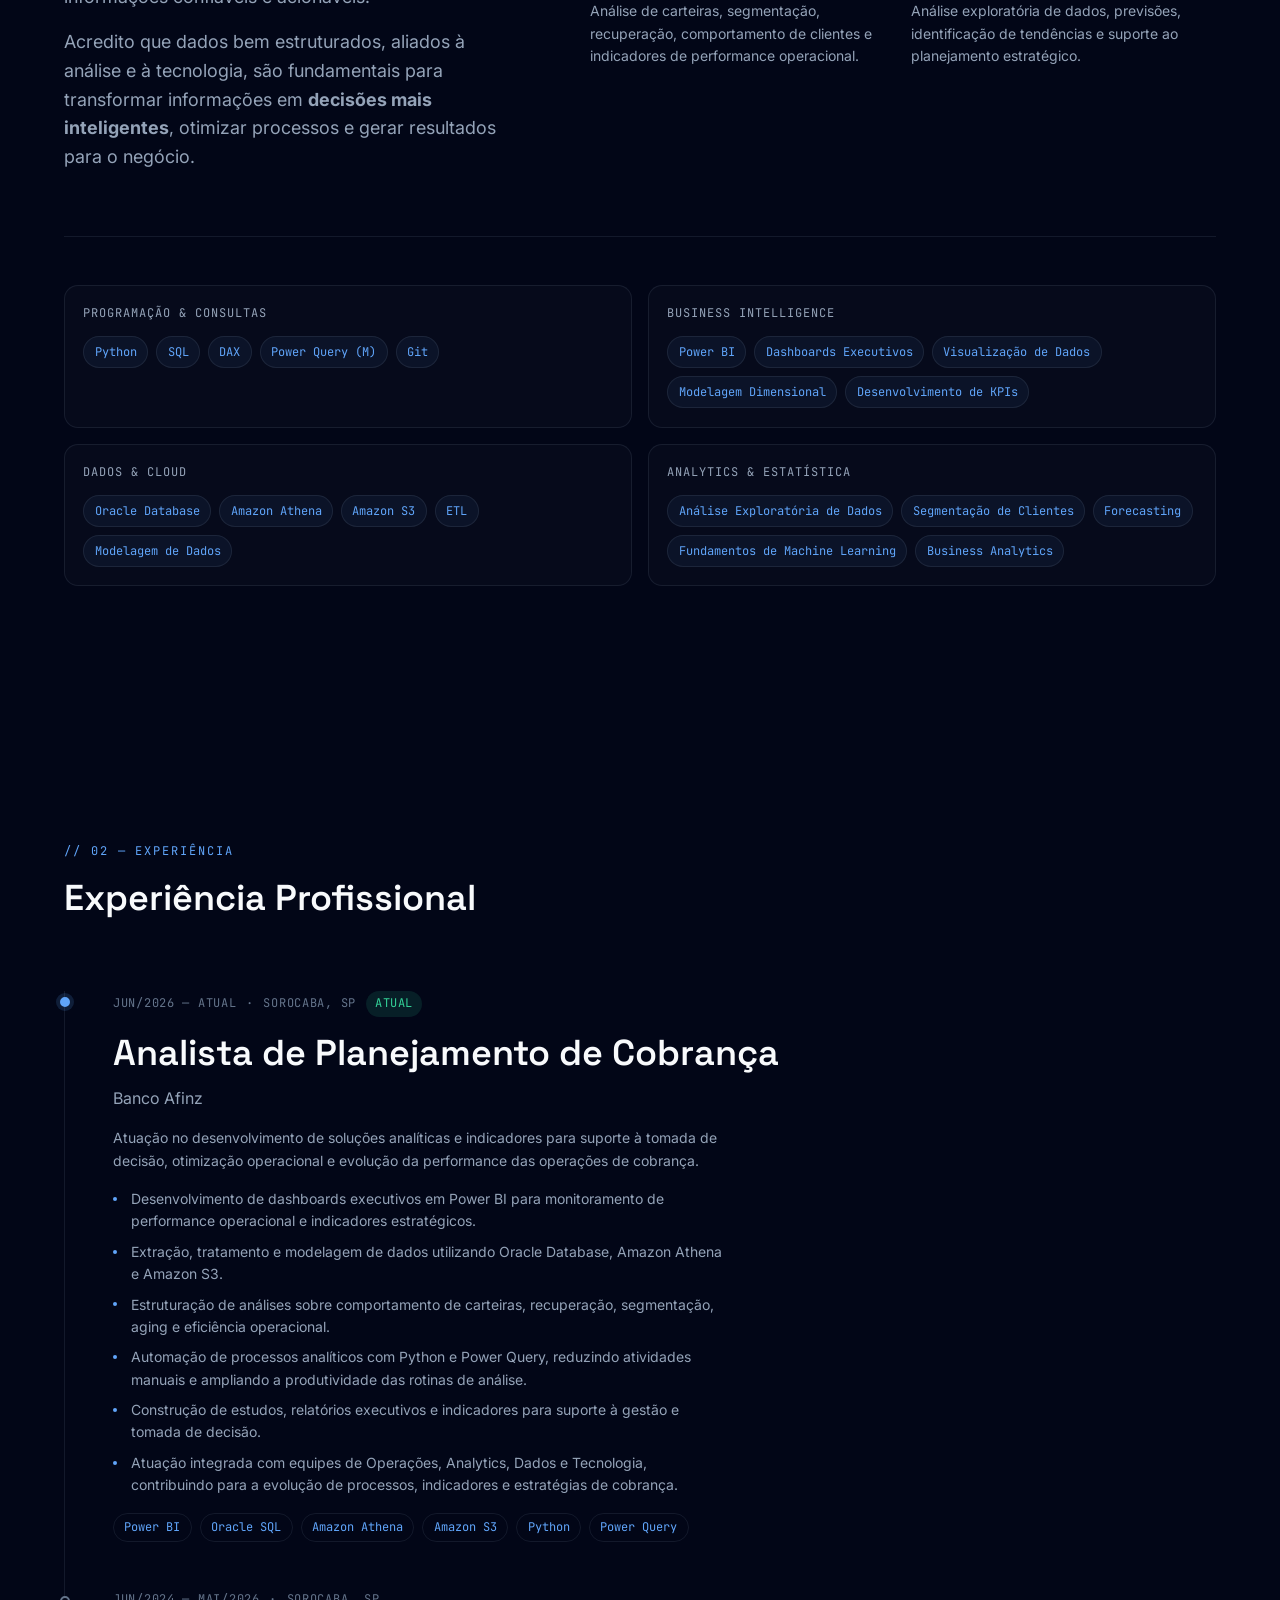
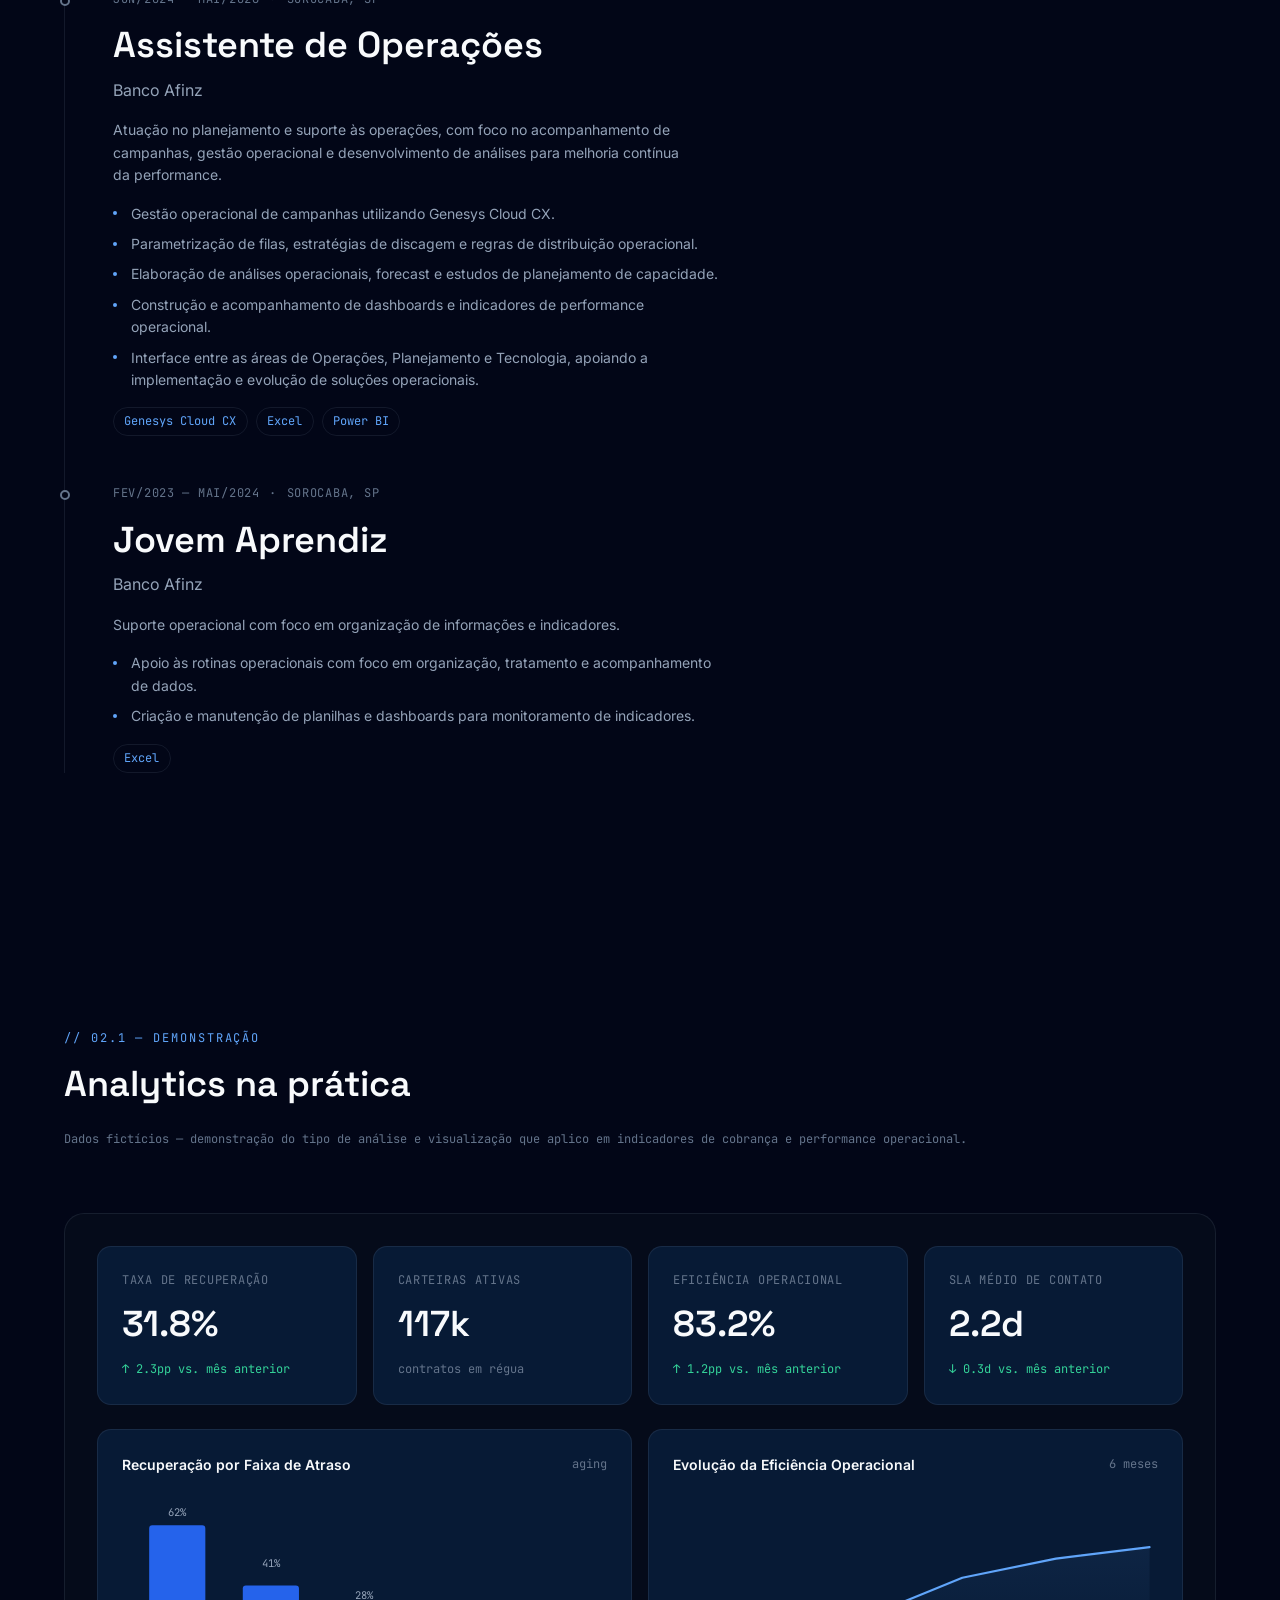
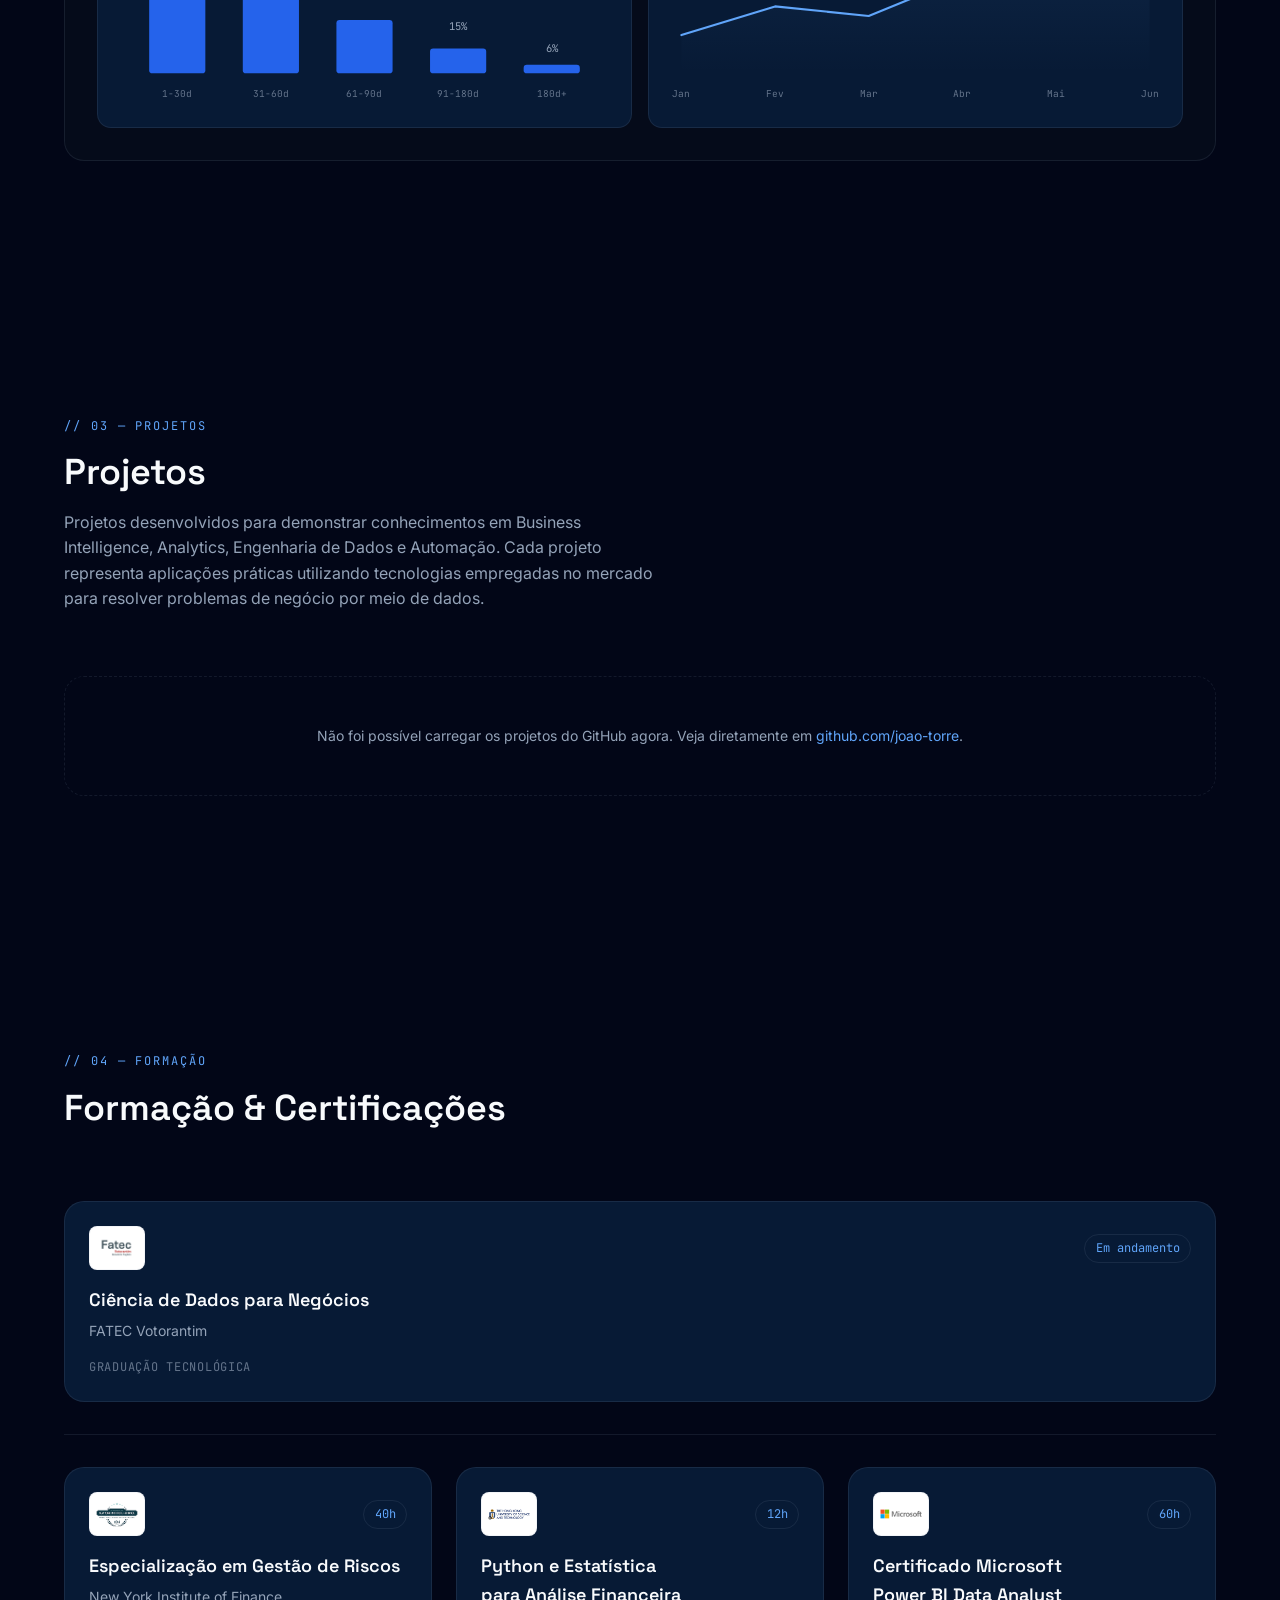
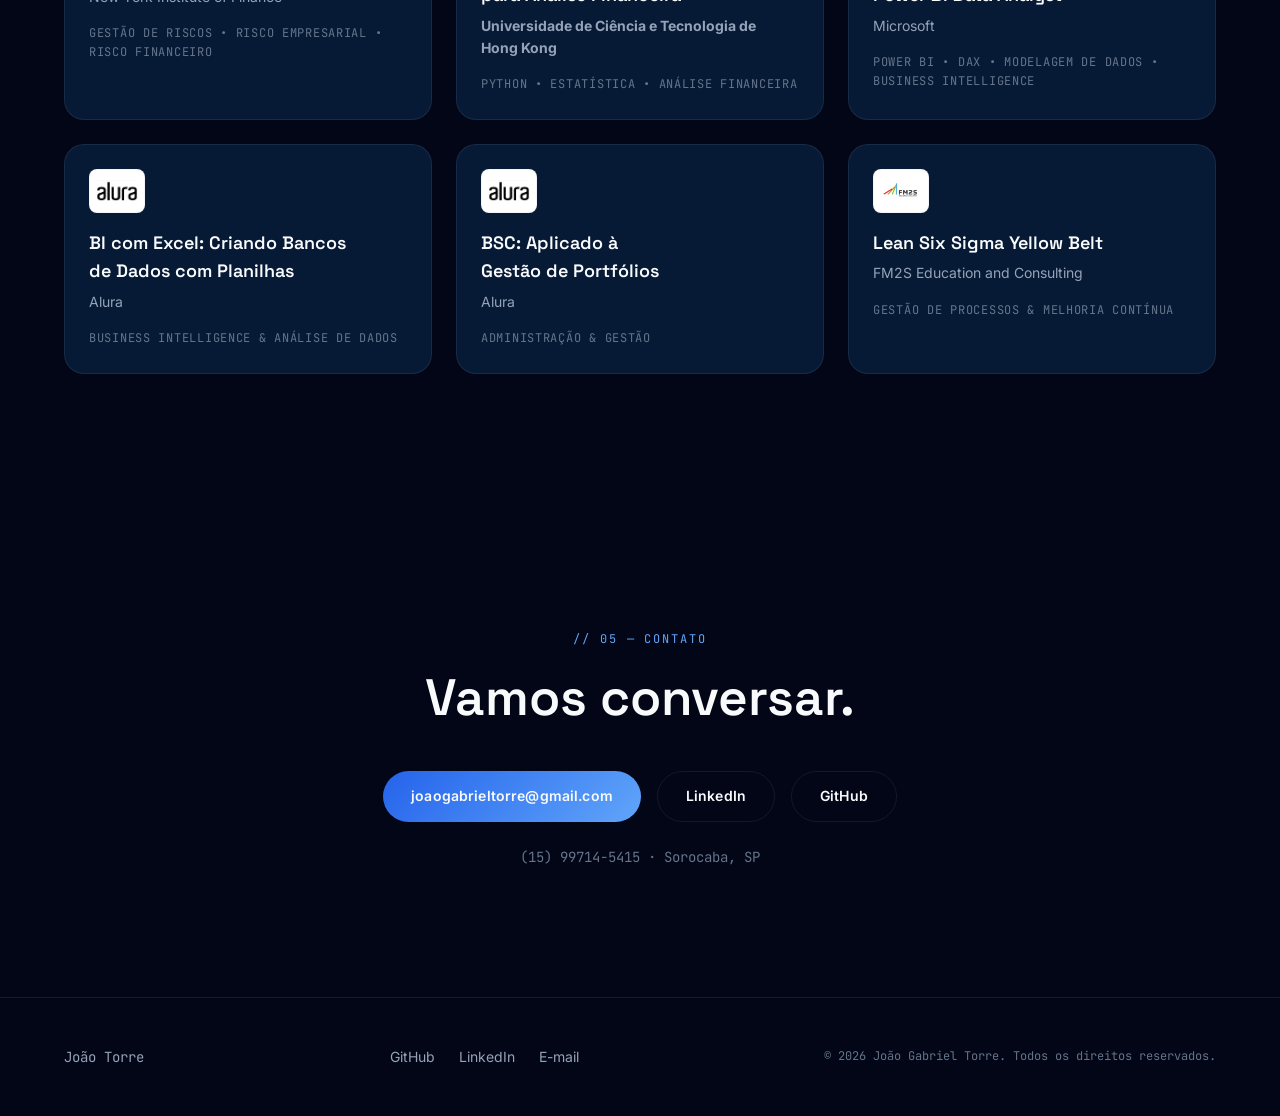
==== commit 5cfbcac8: "analitycs" ====
--- a/index.html
+++ b/index.html
@@ -409,5 +409,14 @@
   <script src="assets/js/projects.js"></script>
   <script src="assets/js/certifications.js"></script>
   <script src="assets/js/main.js"></script>
+
+  <!-- Vercel Analytics & Speed Insights.
+       Site estático puro (sem build/npm), então em vez do pacote @vercel/analytics
+       usamos os scripts servidos diretamente pela Vercel. Só funcionam em produção
+       (domínio *.vercel.app ou domínio próprio) — em localhost/file:// não coletam nada,
+       isso é esperado. Precisa também estar habilitado em Project → Analytics no
+       dashboard da Vercel (é opt-in, não vem ligado por padrão). -->
+  <script defer src="/_vercel/insights/script.js"></script>
+  <script defer src="/_vercel/speed-insights/script.js"></script>
 </body>
 </html>
